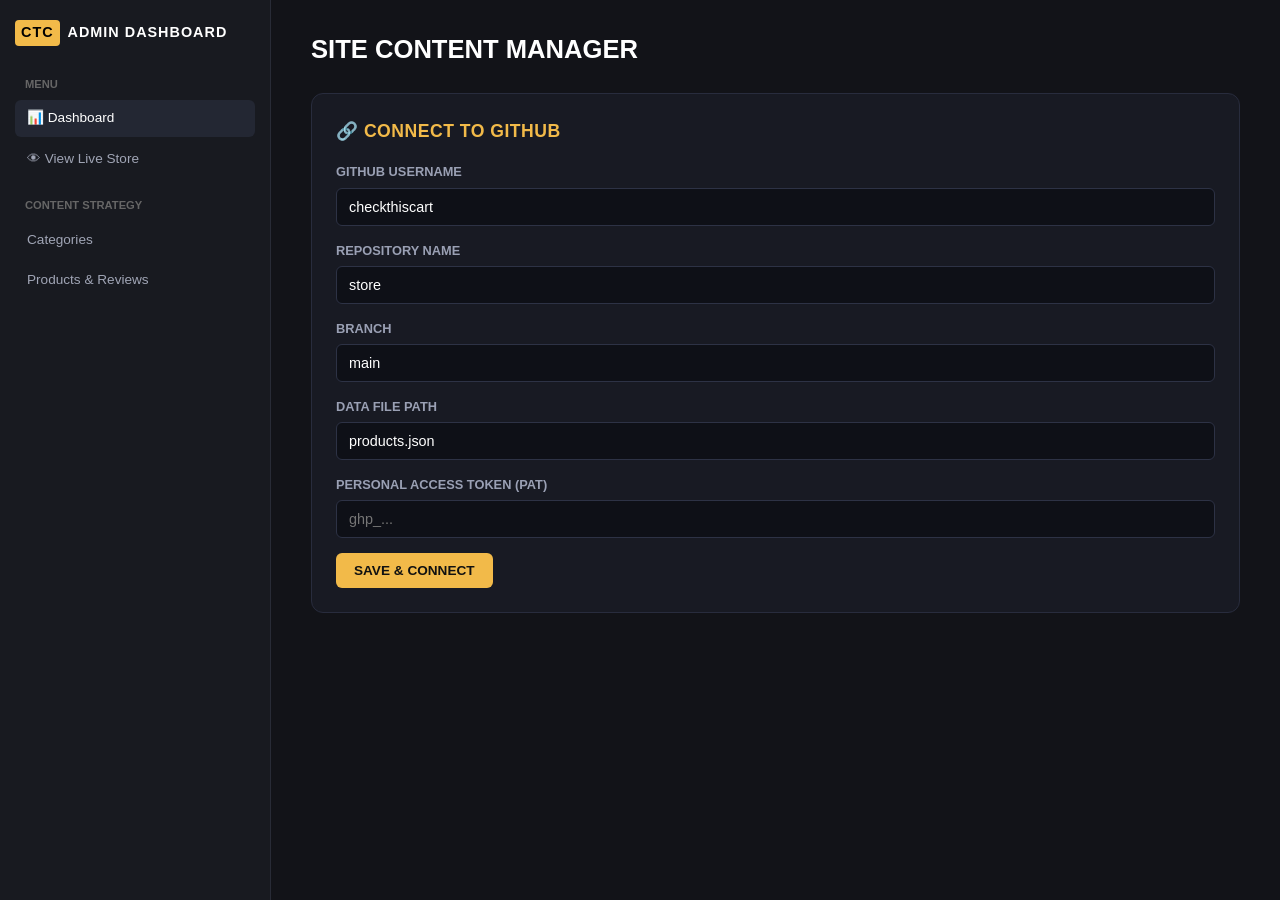
==== admin.html @ 880c1bd7 "Update admin.html" ====
<!DOCTYPE html>
<html lang="en">
<head>
  <meta charset="UTF-8">
  <meta name="viewport" content="width=device-width, initial-scale=1.0">
  <title>Admin Dashboard | checkthiscart</title>
  <link rel="stylesheet" href="./site.css">
  <style>
    body { background: #121318; color: #e1e3ea; font-family: -apple-system, BlinkMacSystemFont, "Segoe UI", Roboto, sans-serif; margin: 0; }
    .admin-layout { display: flex; min-height: 100vh; }
    .sidebar { width: 240px; background: #181a20; border-right: 1px solid #282b36; padding: 20px 15px; }
    .sidebar-logo { font-weight: 800; letter-spacing: 1px; color: #fff; font-size: 0.9rem; display: flex; align-items: center; gap: 8px; margin-bottom: 30px; }
    .nav-group-title { font-size: 0.7rem; color: #666; font-weight: 700; text-transform: uppercase; margin: 20px 0 8px 10px; }
    .nav-item { display: block; padding: 8px 12px; color: #a0a5b5; text-decoration: none; font-size: 0.85rem; border-radius: 6px; margin-bottom: 4px; transition: 0.2s; }
    .nav-item:hover, .nav-item.active { background: #232733; color: #fff; }
    
    .admin-main { flex: 1; padding: 30px 40px; max-width: 1000px; }
    .admin-header { display: flex; justify-content: space-between; align-items: center; margin-bottom: 25px; }
    .admin-header h1 { font-size: 1.6rem; font-weight: 800; color: #fff; margin: 0; }

    .panel-card { background: #181a23; border: 1px solid #282c3d; border-radius: 12px; padding: 24px; margin-bottom: 25px; }
    .panel-card h3 { margin-top: 0; color: #f2ba49; font-size: 1.1rem; text-transform: uppercase; letter-spacing: 0.5px; display: flex; align-items: center; gap: 8px; }
    
    .form-group { margin-bottom: 15px; }
    .form-group label { display: block; font-size: 0.8rem; font-weight: 700; color: #9aa0b4; text-transform: uppercase; margin-bottom: 6px; }
    .form-control { width: 100%; padding: 10px 12px; background: #0e1017; border: 1px solid #2d3245; border-radius: 6px; color: #fff; font-size: 0.9rem; box-sizing: border-box; }
    .form-control:focus { outline: none; border-color: #f2ba49; }
    
    .btn-action { padding: 10px 18px; background: #f2ba49; color: #111; font-weight: 800; border: none; border-radius: 6px; cursor: pointer; transition: 0.2s; text-transform: uppercase; font-size: 0.85rem; }
    .btn-action:hover { background: #e0aa38; }
    .btn-secondary { background: #3a3f55; color: #fff; }
    .btn-secondary:hover { background: #4a506b; }
    .btn-danger { background: #dc3545; color: #fff; }
    .btn-danger:hover { background: #bd2130; }

    .notice-banner { padding: 12px 18px; border-radius: 8px; font-weight: bold; font-size: 0.85rem; margin-bottom: 20px; display: none; }
    
    .list-item { display: flex; justify-content: space-between; align-items: center; background: #0e1017; padding: 12px 16px; border-radius: 8px; border: 1px solid #282c3d; margin-bottom: 10px; }
    .list-item strong { color: #fff; font-size: 0.95rem; }
    .list-item span { color: #888; font-size: 0.8rem; margin-left: 10px; }

    .drag-grid { display: grid; grid-template-columns: repeat(auto-fill, minmax(110px, 1fr)); gap: 12px; margin-top: 15px; }
    .drag-item { background: #0e1017; border: 1px solid #2d3245; border-radius: 8px; padding: 8px; text-align: center; cursor: grab; }
    .drag-item.dragging { opacity: 0.4; border-color: #f2ba49; }
    .drag-item img, .drag-item video { width: 100%; height: 70px; object-fit: cover; border-radius: 4px; pointer-events: none; }
  </style>
</head>
<body>

<div class="admin-layout">
  <!-- Sidebar -->
  <aside class="sidebar">
    <div class="sidebar-logo">
      <span style="background:#f2ba49; color:#000; padding:2px 6px; border-radius:4px; font-weight:900;">CTC</span>
      ADMIN DASHBOARD
    </div>
    
    <div class="nav-group-title">Menu</div>
    <a href="#" class="nav-item active">&#128202; Dashboard</a>
    <a href="./index.html" target="_blank" class="nav-item">&#128065; View Live Store</a>
    
    <div class="nav-group-title">Content Strategy</div>
    <a href="#categories-section" class="nav-item">Categories</a>
    <a href="#products-section" class="nav-item">Products &amp; Reviews</a>
  </aside>

  <!-- Main Content -->
  <main class="admin-main">
    
    <div class="admin-header">
      <h1>SITE CONTENT MANAGER</h1>
      <button id="disconnect-btn" class="btn-action btn-danger" style="display:none;">Disconnect GitHub</button>
    </div>

    <div id="notice-box" class="notice-banner"></div>

    <!-- GitHub Connection Panel -->
    <div id="setup-card" class="panel-card">
      <h3>&#128279; Connect to GitHub</h3>
      <form id="admin-config-form">
        <div class="form-group">
          <label>GitHub Username</label>
          <input type="text" id="cfg-user" class="form-control" value="checkthiscart">
        </div>
        <div class="form-group">
          <label>Repository Name</label>
          <input type="text" id="cfg-repo" class="form-control" value="store">
        </div>
        <div class="form-group">
          <label>Branch</label>
          <input type="text" id="cfg-branch" class="form-control" value="main">
        </div>
        <div class="form-group">
          <label>Data File Path</label>
          <input type="text" id="cfg-path" class="form-control" value="products.json">
        </div>
        <div class="form-group">
          <label>Personal Access Token (PAT)</label>
          <input type="password" id="cfg-token" class="form-control" placeholder="ghp_..." required>
        </div>
        <button type="submit" class="btn-action">Save &amp; Connect</button>
      </form>
    </div>

    <!-- Active Management Dashboard -->
    <div id="admin-dashboard" style="display: none;">

      <!-- 1. Category Manager Panel -->
      <div id="categories-section" class="panel-card">
        <h3 id="cat-form-heading">&#128194; CATEGORY MANAGER (ADD / EDIT / DELETE)</h3>
        
        <form id="category-form" style="margin-bottom: 25px;">
          <div style="display: grid; grid-template-columns: 1fr 1fr; gap: 15px;">
            <div class="form-group">
              <label>Category Title</label>
              <input type="text" id="cat-title" class="form-control" placeholder="e.g. Pet Care &amp; Supplies" required>
            </div>
            <div class="form-group">
              <label>Category Slug / ID</label>
              <input type="text" id="cat-id" class="form-control" placeholder="e.g. pet-care" required>
            </div>
          </div>

          <div class="form-group">
            <label>Description / Caption</label>
            <input type="text" id="cat-caption" class="form-control" placeholder="e.g. Tested products to make your pets happy.">
          </div>

          <div style="display: grid; grid-template-columns: 1fr 1fr; gap: 15px;">
            <div class="form-group">
              <label>Cover Image URL</label>
              <input type="url" id="cat-image" class="form-control" placeholder="https://images.unsplash.com/...">
            </div>
            <div class="form-group">
              <label>Rating</label>
              <input type="text" id="cat-rating" class="form-control" placeholder="4.9">
            </div>
          </div>

          <div style="display: flex; gap: 10px;">
            <button type="submit" id="cat-submit-btn" class="btn-action" style="background:#28a745; color:#fff;">+ Add Category</button>
            <button type="button" id="cat-cancel-btn" class="btn-action btn-secondary" style="display: none;">Cancel</button>
          </div>
        </form>

        <h4 style="margin-top: 20px; color:#aaa; font-size: 0.85rem;">ACTIVE CATEGORIES</h4>
        <div id="category-list"></div>
      </div>

      <!-- 2. Product Entry Editor -->
      <div id="products-section" class="panel-card">
        <h3 id="form-heading">&#9313; PRODUCT ENTRY EDITOR</h3>
        <form id="add-product-form">
          <div class="form-group">
            <label>Product Title</label>
            <input type="text" id="prod-title" class="form-control" placeholder="e.g. Self-Sealing Silicone Food Bags" required>
          </div>
          
          <div class="form-group">
            <label>Testing Verdict / Subtitle</label>
            <input type="text" id="prod-verdict" class="form-control" placeholder="e.g. Tested: Leak-proof for 12 days. The set that replaced our plastics.">
          </div>

          <div style="display: grid; grid-template-columns: 1fr 1fr; gap: 15px;">
            <div class="form-group">
              <label>Pros</label>
              <input type="text" id="prod-pros" class="form-control" placeholder="e.g. Incredible seal, dishwasher safe.">
            </div>
            <div class="form-group">
              <label>Cons</label>
              <input type="text" id="prod-cons" class="form-control" placeholder="e.g. Pricey per bag / narrow opening.">
            </div>
          </div>

          <div style="display: grid; grid-template-columns: 1fr 1fr 1fr; gap: 15px;">
            <div class="form-group">
              <label>Price ($)</label>
              <input type="text" id="prod-price" class="form-control" placeholder="$21.99" required>
            </div>
            <div class="form-group">
              <label>Star Rating</label>
              <input type="text" id="prod-rating" class="form-control" placeholder="4.8">
            </div>
            <div class="form-group">
              <label>Category</label>
              <select id="prod-category" class="form-control">
                <!-- Dynamically populated from Categories -->
              </select>
            </div>
          </div>

          <div class="form-group">
            <label>Affiliate Link (Amazon URL)</label>
            <input type="url" id="prod-link" class="form-control" placeholder="https://www.amazon.com/dp/..." required>
          </div>

          <div class="form-group">
            <label>Product Media URL (Image or .mp4 Video)</label>
            <input type="url" id="prod-media" class="form-control" placeholder="https://..." required>
          </div>

          <div style="display: flex; gap: 10px;">
            <button type="submit" id="submit-btn" class="btn-action" style="background:#28a745; color:#fff;">+ Add Product Entry</button>
            <button type="button" id="cancel-edit-btn" class="btn-action btn-secondary" style="display: none;">Cancel Edit</button>
          </div>
        </form>
      </div>

      <!-- 3. Current Inventory & Publish -->
      <div class="panel-card">
        <div style="display: flex; justify-content: space-between; align-items: center; margin-bottom: 15px;">
          <h3 style="margin: 0;">&#9314; CURRENT PRODUCTS (<span id="prod-count">0</span>)</h3>
          <button id="publish-btn" class="btn-action" style="background: #007bff; color: white;">Save &amp; Publish to GitHub</button>
        </div>
        
        <div id="product-list"></div>

        <h4 style="margin-top: 25px; color:#aaa; font-size: 0.85rem;">REORDER ITEMS (DRAG AND DROP TO POSITION)</h4>
        <div id="drag-grid" class="drag-grid"></div>
      </div>

      <!-- Overview Stats -->
      <div class="panel-card" style="display:flex; justify-content:space-around; text-align:center;">
        <div>
          <div style="font-size: 1.8rem; font-weight: 800; color: #f2ba49;" id="stat-total-posts">0</div>
          <div style="font-size:0.75rem; color:#888;">Total Product Entries</div>
        </div>
        <div>
          <div style="font-size: 1.8rem; font-weight: 800; color: #f2ba49;" id="stat-total-cats">0</div>
          <div style="font-size:0.75rem; color:#888;">Active Categories</div>
        </div>
      </div>

    </div>

  </main>
</div>

<script>
  let products = [];
  let categories = JSON.parse(localStorage.getItem('ctc_categories')) || [
    { id: "kitchen-pantry", title: "Kitchen & Pantry", caption: "The only pantry organizers we recommend.", image: "", rating: "4.9" },
    { id: "smart-audio-tech", title: "Smart Audio & Tech", caption: "Gadgets and audio tech with major upgrades.", image: "", rating: "4.8" },
    { id: "home-organization", title: "Home Organization", caption: "Smart storage solutions for your home.", image: "", rating: "4.7" },
    { id: "gourmet-gifts", title: "Gourmet & Gifts", caption: "Thoughtful quality gifts for everyone.", image: "", rating: "4.9" }
  ];

  let fileSha = '';
  let editingProductIndex = null;
  let editingCategoryIndex = null;
  let draggedIndex = null;

  const form = document.getElementById('admin-config-form');
  const setupCard = document.getElementById('setup-card');
  const dashboard = document.getElementById('admin-dashboard');
  const disconnectBtn = document.getElementById('disconnect-btn');
  const noticeBox = document.getElementById('notice-box');

  const addProductForm = document.getElementById('add-product-form');
  const cancelEditBtn = document.getElementById('cancel-edit-btn');
  const submitBtn = document.getElementById('submit-btn');

  const categoryForm = document.getElementById('category-form');
  const catSubmitBtn = document.getElementById('cat-submit-btn');
  const catCancelBtn = document.getElementById('cat-cancel-btn');

  function showNotice(msg, isErr = false) {
    noticeBox.style.display = 'block';
    noticeBox.textContent = msg;
    noticeBox.style.background = isErr ? '#5c1d1d' : '#1d5c2e';
    noticeBox.style.color = '#fff';
  }

  function saveCategories() {
    localStorage.setItem('ctc_categories', JSON.stringify(categories));
    renderCategories();
    populateCategoryDropdown();
  }

  /* --- CATEGORY MANAGEMENT --- */
  function renderCategories() {
    const catList = document.getElementById('category-list');
    document.getElementById('stat-total-cats').textContent = categories.length;

    if (categories.length === 0) {
      catList.innerHTML = '<p style="color:#666;">No custom categories created.</p>';
      return;
    }

    catList.innerHTML = categories.map((c, i) => `
      <div class="list-item">
        <div>
          <strong>${c.title}</strong>
          <span>(ID: ${c.id}) &bull; Rating: ${c.rating || 'N/A'}</span>
        </div>
        <div>
          <button onclick="editCategory(${i})" class="btn-action btn-secondary" style="padding:4px 10px; font-size:0.75rem; margin-right:5px;">Edit</button>
          <button onclick="deleteCategory(${i})" class="btn-action btn-danger" style="padding:4px 10px; font-size:0.75rem;">Delete</button>
        </div>
      </div>
    `).join('');
  }

  function populateCategoryDropdown() {
    const dropdown = document.getElementById('prod-category');
    dropdown.innerHTML = categories.map(c => `
      <option value="${c.id}">${c.title}</option>
    `).join('');
  }

  window.editCategory = function(i) {
    editingCategoryIndex = i;
    const c = categories[i];
    document.getElementById('cat-title').value = c.title;
    document.getElementById('cat-id').value = c.id;
    document.getElementById('cat-caption').value = c.caption || '';
    document.getElementById('cat-image').value = c.image || '';
    document.getElementById('cat-rating').value = c.rating || '4.8';

    document.getElementById('cat-form-heading').textContent = `✏️ EDIT CATEGORY #${i + 1}`;
    catSubmitBtn.textContent = 'Update Category';
    catSubmitBtn.style.background = '#f2ba49';
    catSubmitBtn.style.color = '#000';
    catCancelBtn.style.display = 'inline-block';
  };

  function resetCategoryForm() {
    editingCategoryIndex = null;
    categoryForm.reset();
    document.getElementById('cat-form-heading').textContent = '📂 CATEGORY MANAGER (ADD / EDIT / DELETE)';
    catSubmitBtn.textContent = '+ Add Category';
    catSubmitBtn.style.background = '#28a745';
    catSubmitBtn.style.color = '#fff';
    catCancelBtn.style.display = 'none';
  }

  catCancelBtn.addEventListener('click', resetCategoryForm);

  categoryForm.addEventListener('submit', (e) => {
    e.preventDefault();
    const catData = {
      id: document.getElementById('cat-id').value.trim().toLowerCase().replace(/\s+/g, '-'),
      title: document.getElementById('cat-title').value.trim(),
      caption: document.getElementById('cat-caption').value.trim(),
      image: document.getElementById('cat-image').value.trim(),
      rating: document.getElementById('cat-rating').value.trim() || '4.8'
    };

    if (editingCategoryIndex !== null) {
      categories[editingCategoryIndex] = catData;
      showNotice('Category updated successfully!');
    } else {
      categories.push(catData);
      showNotice('New category added!');
    }

    resetCategoryForm();
    saveCategories();
  });

  window.deleteCategory = function(i) {
    categories.splice(i, 1);
    if (editingCategoryIndex === i) resetCategoryForm();
    saveCategories();
    showNotice('Category deleted.');
  };

  /* --- PRODUCT MANAGEMENT --- */
  function checkConnection() {
    const token = localStorage.getItem('gh_pat');
    if (token) {
      setupCard.style.display = 'none';
      dashboard.style.display = 'block';
      disconnectBtn.style.display = 'inline-block';
      renderCategories();
      populateCategoryDropdown();
      fetchProducts();
    } else {
      setupCard.style.display = 'block';
      dashboard.style.display = 'none';
      disconnectBtn.style.display = 'none';
    }
  }

  async function fetchProducts() {
    const user = localStorage.getItem('gh_user');
    const repo = localStorage.getItem('gh_repo');
    const path = localStorage.getItem('gh_path');
    const token = localStorage.getItem('gh_pat');

    try {
      const res = await fetch(`https://api.github.com/repos/${user}/${repo}/contents/${path}`, {
        headers: { Authorization: `token ${token}` }
      });
      if (!res.ok) throw new Error(`HTTP ${res.status}`);
      const data = await res.json();
      fileSha = data.sha;
      const decoded = decodeURIComponent(escape(atob(data.content)));
      products = JSON.parse(decoded || '[]');
      renderProducts();
      showNotice('Connected & loaded catalog successfully.');
    } catch (err) {
      showNotice('Error fetching catalog: ' + err.message, true);
      products = [];
      renderProducts();
    }
  }

  function renderProducts() {
    const list = document.getElementById('product-list');
    const dragGrid = document.getElementById('drag-grid');
    document.getElementById('prod-count').textContent = products.length;
    document.getElementById('stat-total-posts').textContent = products.length;

    if (products.length === 0) {
      list.innerHTML = '<p style="color:#666;">No items in product list.</p>';
      dragGrid.innerHTML = '';
      return;
    }

    list.innerHTML = products.map((p, i) => `
      <div class="list-item">
        <div>
          <strong>${p.title}</strong>
          <span>(${p.category || 'General'}) &bull; ${p.price || ''}</span>
        </div>
        <div>
          <button onclick="editProduct(${i})" class="btn-action btn-secondary" style="padding:4px 10px; font-size:0.75rem; margin-right:5px;">Edit</button>
          <button onclick="deleteProduct(${i})" class="btn-action btn-danger" style="padding:4px 10px; font-size:0.75rem;">Delete</button>
        </div>
      </div>
    `).join('');

    dragGrid.innerHTML = products.map((p, i) => {
      const isVideo = p.isVideo || (p.image && p.image.endsWith('.mp4'));
      return `
        <div class="drag-item" draggable="true" data-index="${i}">
          ${isVideo ? `<video src="${p.image}"></video>` : `<img src="${p.image}">`}
          <div style="font-size:0.65rem; color:#aaa; margin-top:4px; overflow:hidden; text-overflow:ellipsis; white-space:nowrap;">${i + 1}. ${p.title}</div>
        </div>
      `;
    }).join('');

    attachDragAndDropListeners();
  }

  function attachDragAndDropListeners() {
    const items = document.querySelectorAll('.drag-item');
    items.forEach(item => {
      item.addEventListener('dragstart', () => {
        draggedIndex = parseInt(item.getAttribute('data-index'));
        item.classList.add('dragging');
      });
      item.addEventListener('dragend', () => item.classList.remove('dragging'));
      item.addEventListener('dragover', (e) => e.preventDefault());
      item.addEventListener('drop', (e) => {
        e.preventDefault();
        const targetIndex = parseInt(item.getAttribute('data-index'));
        if (draggedIndex !== null && draggedIndex !== targetIndex) {
          const movedItem = products.splice(draggedIndex, 1)[0];
          products.splice(targetIndex, 0, movedItem);
          renderProducts();
          showNotice('Order updated! Click "Save & Publish" to push layout.');
        }
      });
    });
  }

  window.editProduct = function(i) {
    editingProductIndex = i;
    const p = products[i];
    document.getElementById('prod-title').value = p.title || '';
    document.getElementById('prod-verdict').value = p.verdict || '';
    document.getElementById('prod-pros').value = p.pros || '';
    document.getElementById('prod-cons').value = p.cons || '';
    document.getElementById('prod-price').value = p.price || '';
    document.getElementById('prod-rating').value = p.rating || '';
    document.getElementById('prod-category').value = p.category || categories[0]?.id || 'kitchen-pantry';
    document.getElementById('prod-link').value = p.link || '';
    document.getElementById('prod-media').value = p.image || '';

    document.getElementById('form-heading').textContent = `✏️ EDIT PRODUCT ENTRY #${i + 1}`;
    submitBtn.textContent = 'Update Product Entry';
    submitBtn.style.background = '#f2ba49';
    submitBtn.style.color = '#000';
    cancelEditBtn.style.display = 'inline-block';
    
    document.getElementById('products-section').scrollIntoView({ behavior: 'smooth' });
  };

  function resetProductForm() {
    editingProductIndex = null;
    addProductForm.reset();
    document.getElementById('form-heading').textContent = '➕ ADD NEW PRODUCT ENTRY';
    submitBtn.textContent = '+ Add Product Entry';
    submitBtn.style.background = '#28a745';
    submitBtn.style.color = '#fff';
    cancelEditBtn.style.display = 'none';
  }

  cancelEditBtn.addEventListener('click', resetProductForm);

  addProductForm.addEventListener('submit', (e) => {
    e.preventDefault();
    const media = document.getElementById('prod-media').value;
    const entryData = {
      id: editingProductIndex !== null ? products[editingProductIndex].id : Date.now().toString(),
      title: document.getElementById('prod-title').value,
      verdict: document.getElementById('prod-verdict').value,
      pros: document.getElementById('prod-pros').value,
      cons: document.getElementById('prod-cons').value,
      price: document.getElementById('prod-price').value,
      rating: document.getElementById('prod-rating').value || '4.8',
      category: document.getElementById('prod-category').value,
      link: document.getElementById('prod-link').value,
      image: media,
      isVideo: media.endsWith('.mp4')
    };

    if (editingProductIndex !== null) {
      products[editingProductIndex] = entryData;
      showNotice('Product entry updated locally! Click "Save & Publish" to push changes.');
    } else {
      products.push(entryData);
      showNotice('Product entry added to queue! Click "Save & Publish" to push changes.');
    }

    resetProductForm();
    renderProducts();
  });

  window.deleteProduct = function(i) {
    products.splice(i, 1);
    if (editingProductIndex === i) resetProductForm();
    renderProducts();
    showNotice('Entry deleted from queue.');
  };

  document.getElementById('publish-btn').addEventListener('click', async () => {
    const user = localStorage.getItem('gh_user');
    const repo = localStorage.getItem('gh_repo');
    const path = localStorage.getItem('gh_path');
    const token = localStorage.getItem('gh_pat');

    showNotice('Publishing to GitHub...');
    try {
      const content = btoa(unescape(encodeURIComponent(JSON.stringify(products, null, 2))));
      const res = await fetch(`https://api.github.com/repos/${user}/${repo}/contents/${path}`, {
        method: 'PUT',
        headers: { Authorization: `token ${token}`, 'Content-Type': 'application/json' },
        body: JSON.stringify({
          message: 'Update products via Admin Dashboard',
          content: content,
          sha: fileSha || undefined
        })
      });
      const data = await res.json();
      if (!res.ok) throw new Error(data.message || 'Publishing failed');
      fileSha = data.content.sha;
      showNotice('Successfully published to GitHub! Live site will update shortly.');
    } catch (err) {
      showNotice('Publish error: ' + err.message, true);
    }
  });

  form.addEventListener('submit', (e) => {
    e.preventDefault();
    localStorage.setItem('gh_user', document.getElementById('cfg-user').value.trim());
    localStorage.setItem('gh_repo', document.getElementById('cfg-repo').value.trim());
    localStorage.setItem('gh_branch', document.getElementById('cfg-branch').value.trim());
    localStorage.setItem('gh_path', document.getElementById('cfg-path').value.trim());
    localStorage.setItem('gh_pat', document.getElementById('cfg-token').value.trim());
    checkConnection();
  });

  disconnectBtn.addEventListener('click', () => {
    localStorage.clear();
    checkConnection();
  });

  checkConnection();
</script>
</body>
</html>
---- site.css ----
/* CSS Design System for checkthiscart */
:root {
  --bg-main: #0c0d12;
  --bg-card: #151722;
  --bg-card-hover: #1c1f2e;
  --text-main: #ffffff;
  --text-muted: #9aa0b4;
  --accent-gold: #f2ba49;
  --accent-gold-hover: #dca030;
  --border-color: #242838;
}

body {
  background-color: var(--bg-main);
  color: var(--text-main);
  font-family: -apple-system, BlinkMacSystemFont, "Segoe UI", Roboto, Helvetica, Arial, sans-serif;
  margin: 0;
  padding: 0;
  line-height: 1.5;
}

/* Navbar */
.navbar {
  display: flex;
  justify-content: space-between;
  align-items: center;
  padding: 16px 40px;
  background-color: #08090d;
  border-bottom: 1px solid var(--border-color);
}

.logo-container {
  display: flex;
  align-items: center;
  gap: 12px;
}

.logo-badge {
  background: var(--accent-gold);
  color: #000;
  font-weight: 900;
  font-size: 0.8rem;
  padding: 4px 8px;
  border-radius: 4px;
}

.logo-text {
  display: flex;
  flex-direction: column;
}

.brand-title {
  font-weight: 900;
  letter-spacing: 1.5px;
  font-size: 1rem;
}

.brand-subtitle {
  font-size: 0.65rem;
  color: var(--text-muted);
  letter-spacing: 1px;
}

.btn-pinterest {
  background: #222533;
  color: #fff;
  text-decoration: none;
  font-size: 0.8rem;
  padding: 8px 16px;
  border-radius: 20px;
  border: 1px solid var(--border-color);
  transition: 0.2s;
}

.btn-pinterest:hover {
  background: var(--accent-gold);
  color: #000;
}

/* Hero Section */
.hero-section {
  display: grid;
  grid-template-columns: 1fr 1fr;
  gap: 40px;
  max-width: 1200px;
  margin: 0 auto;
  padding: 60px 20px;
  align-items: center;
}

.hero-title {
  font-size: 3rem;
  font-weight: 900;
  line-height: 1.1;
  margin-bottom: 16px;
}

.hero-subtitle {
  font-size: 1.1rem;
  color: var(--text-muted);
  margin-bottom: 28px;
}

.hero-buttons {
  display: flex;
  gap: 16px;
}

.btn-hero-primary {
  background: var(--accent-gold);
  color: #000;
  font-weight: 800;
  padding: 12px 24px;
  border-radius: 6px;
  text-decoration: none;
  font-size: 0.85rem;
}

.btn-hero-secondary {
  background: transparent;
  color: #fff;
  border: 1px solid #ffffff33;
  font-weight: 800;
  padding: 12px 24px;
  border-radius: 6px;
  text-decoration: none;
  font-size: 0.85rem;
}

.hero-media img {
  width: 100%;
  height: 340px;
  object-fit: cover;
  border-radius: 12px;
}

/* Trust Bar */
.trust-bar {
  display: flex;
  justify-content: center;
  gap: 40px;
  background: #11131c;
  padding: 16px;
  border-top: 1px solid var(--border-color);
  border-bottom: 1px solid var(--border-color);
  font-size: 0.85rem;
  color: var(--text-muted);
}

.trust-item span {
  color: var(--accent-gold);
  font-weight: bold;
}

/* Section Containers */
.main-content {
  max-width: 1200px;
  margin: 0 auto;
  padding: 40px 20px;
}

.section-container {
  margin-bottom: 60px;
}

.section-header {
  display: flex;
  justify-content: space-between;
  align-items: flex-end;
  margin-bottom: 30px;
}

.section-tag {
  font-size: 0.7rem;
  color: var(--text-muted);
  letter-spacing: 1.5px;
}

.section-title {
  font-size: 1.8rem;
  font-weight: 900;
  margin: 4px 0 0 0;
}

.section-desc {
  color: var(--text-muted);
  font-size: 0.9rem;
  max-width: 400px;
}

/* Search & Filter Controls */
.filter-container {
  display: flex;
  flex-wrap: wrap;
  justify-content: space-between;
  align-items: center;
  gap: 16px;
  margin-bottom: 24px;
  background: var(--bg-card);
  padding: 16px;
  border-radius: 10px;
  border: 1px solid var(--border-color);
}

.search-input {
  background: #0e1017;
  border: 1px solid var(--border-color);
  color: #fff;
  padding: 10px 14px;
  border-radius: 6px;
  font-size: 0.85rem;
  min-width: 260px;
  flex-grow: 1;
}

.search-input:focus {
  outline: none;
  border-color: var(--accent-gold);
}

.category-chips {
  display: flex;
  flex-wrap: wrap;
  gap: 8px;
}

.filter-chip {
  background: #0e1017;
  color: var(--text-muted);
  border: 1px solid var(--border-color);
  padding: 6px 12px;
  border-radius: 20px;
  font-size: 0.75rem;
  cursor: pointer;
  transition: all 0.2s;
}

.filter-chip:hover, .filter-chip.active {
  background: var(--accent-gold);
  color: #000;
  font-weight: bold;
  border-color: var(--accent-gold);
}

/* Collections Grid */
.collections-grid {
  display: grid;
  grid-template-columns: repeat(3, 1fr);
  gap: 20px;
}

.collection-card {
  background: var(--bg-card);
  border: 1px solid var(--border-color);
  border-radius: 12px;
  overflow: hidden;
  display: flex;
  flex-direction: column;
  cursor: pointer;
  transition: border-color 0.2s, transform 0.2s;
}

.collection-card:hover {
  border-color: var(--accent-gold);
  transform: translateY(-2px);
}

.collection-card.featured {
  grid-row: span 2;
}

.coll-img-wrap {
  position: relative;
  height: 180px;
}

.collection-card.featured .coll-img-wrap {
  height: 320px;
}

.coll-img-wrap img {
  width: 100%;
  height: 100%;
  object-fit: cover;
}

.coll-rating {
  position: absolute;
  top: 12px;
  left: 12px;
  background: rgba(0,0,0,0.75);
  color: var(--accent-gold);
  padding: 4px 8px;
  border-radius: 4px;
  font-size: 0.75rem;
  font-weight: bold;
}

.coll-body {
  padding: 16px;
}

.coll-body h3 {
  margin: 0 0 8px 0;
  font-size: 1.1rem;
}

.coll-body p {
  margin: 0;
  font-size: 0.85rem;
  color: var(--text-muted);
}

/* Trending Grid */
.trending-grid {
  display: grid;
  grid-template-columns: repeat(3, 1fr);
  gap: 24px;
}

.product-card {
  background: var(--bg-card);
  border: 1px solid var(--border-color);
  border-radius: 12px;
  overflow: hidden;
  display: flex;
  flex-direction: column;
  transition: transform 0.2s, border-color 0.2s;
}

.product-card:hover {
  transform: translateY(-4px);
  border-color: var(--accent-gold);
}

.card-img-container {
  height: 240px;
  background: #fff;
  display: flex;
  align-items: center;
  justify-content: center;
  overflow: hidden;
}

.card-media {
  width: 100%;
  height: 100%;
  object-fit: contain;
}

.card-content {
  padding: 20px;
  display: flex;
  flex-direction: column;
  flex-grow: 1;
}

.card-title {
  font-size: 1.1rem;
  font-weight: 800;
  margin: 0 0 8px 0;
}

.card-verdict {
  font-size: 0.85rem;
  color: var(--text-muted);
  margin-bottom: 12px;
  line-height: 1.4;
}

.card-star {
  color: var(--accent-gold);
  font-weight: bold;
}

.card-specs {
  background: #0f1017;
  padding: 10px 12px;
  border-radius: 6px;
  font-size: 0.78rem;
  margin-bottom: 16px;
  color: #bcc1d4;
}

.card-specs p {
  margin: 2px 0;
}

.card-footer {
  display: flex;
  justify-content: space-between;
  align-items: center;
  margin-top: auto;
  gap: 10px;
}

.btn-check-price {
  background: #1f2333;
  color: #fff;
  text-decoration: none;
  font-size: 0.75rem;
  font-weight: 800;
  padding: 8px 12px;
  border-radius: 6px;
  display: flex;
  flex-direction: column;
  flex-grow: 1;
}

.price-tag {
  color: var(--accent-gold);
  font-size: 0.9rem;
}

.btn-full-review {
  color: var(--text-muted);
  text-decoration: none;
  font-size: 0.75rem;
  font-weight: 700;
}

.btn-full-review:hover {
  color: #fff;
}

/* Footer & Disclaimers */
.affiliate-banner {
  background: #111219;
  text-align: center;
  padding: 16px;
  font-size: 0.8rem;
  color: var(--text-muted);
  border-top: 1px solid var(--border-color);
}

.footer {
  background: #07080b;
  padding: 40px 20px;
  max-width: 1200px;
  margin: 0 auto;
}

.footer-top {
  display: flex;
  justify-content: space-between;
  align-items: center;
  border-bottom: 1px solid var(--border-color);
  padding-bottom: 20px;
  margin-bottom: 20px;
}

.footer-links a {
  color: var(--text-muted);
  text-decoration: none;
  font-size: 0.85rem;
  margin-left: 20px;
}

.footer-disclaimer {
  font-size: 0.75rem;
  color: #666;
  line-height: 1.6;
}

.empty-state {
  grid-column: 1 / -1;
  text-align: center;
  color: var(--text-muted);
  padding: 40px;
}

/* Responsive */
@media (max-width: 900px) {
  .hero-section { grid-template-columns: 1fr; }
  .collections-grid, .trending-grid { grid-template-columns: 1fr; }
  .collection-card.featured { grid-row: auto; }
}
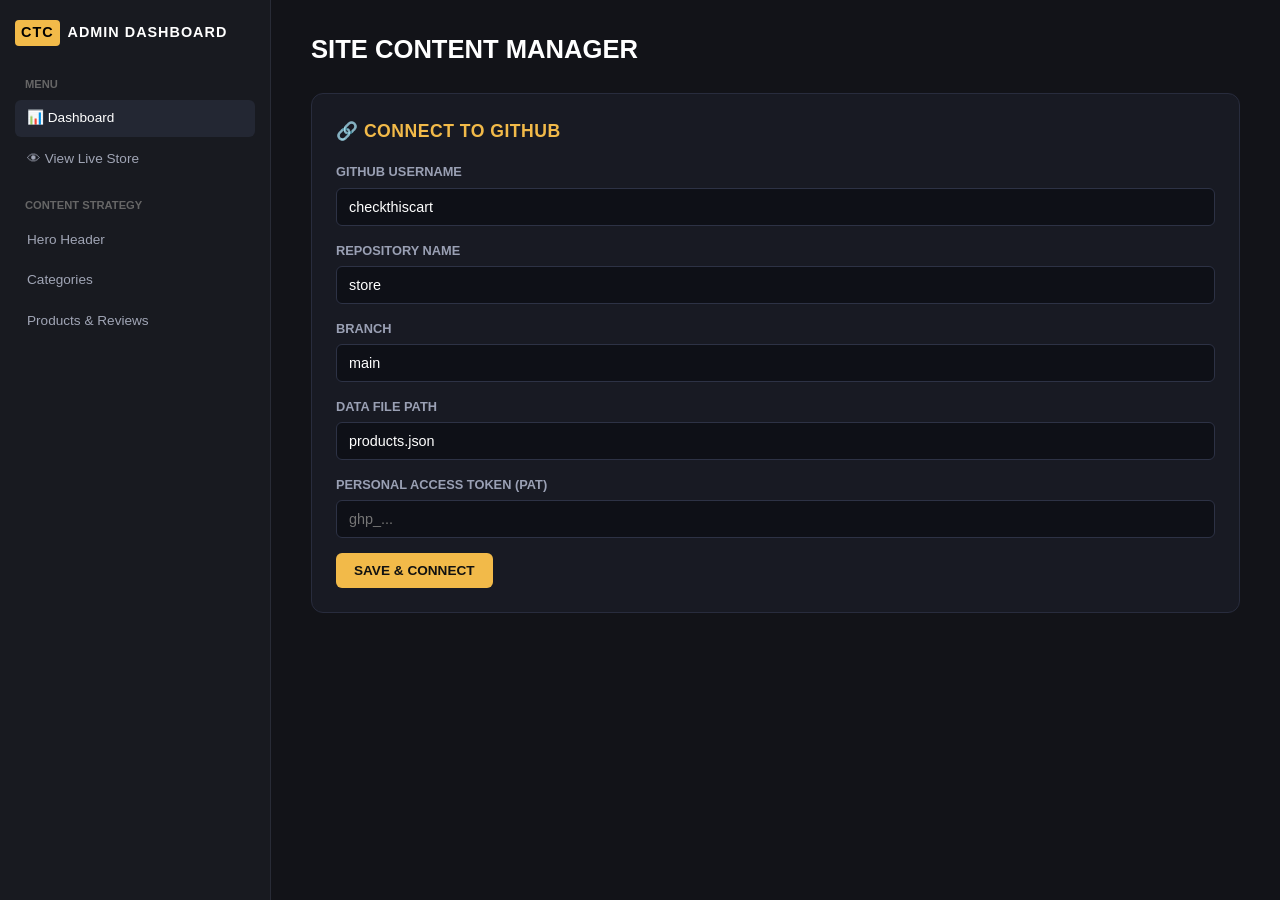
==== commit 11bda2e3: "Implement lightbox for image previews and style updates Added lightbox functionality for image previ" ====
--- a/admin.html
+++ b/admin.html
@@ -37,15 +37,28 @@
     
     .list-item { display: flex; justify-content: space-between; align-items: center; background: #0e1017; padding: 12px 16px; border-radius: 8px; border: 1px solid #282c3d; margin-bottom: 10px; }
     .list-item strong { color: #fff; font-size: 0.95rem; }
-    .list-item span { color: #888; font-size: 0.8rem; margin-left: 10px; }
+    .list-item span { color: #888; font-size: 0.8rem; }
+    .cat-item-content { display: flex; align-items: center; gap: 12px; }
+    .cat-thumb-preview { width: 45px; height: 45px; border-radius: 6px; object-fit: cover; background: #1a1d26; border: 1px solid #333; display: flex; align-items: center; justify-content: center; font-size: 0.7rem; color: #555; cursor: pointer; }
 
     .drag-grid { display: grid; grid-template-columns: repeat(auto-fill, minmax(110px, 1fr)); gap: 12px; margin-top: 15px; }
     .drag-item { background: #0e1017; border: 1px solid #2d3245; border-radius: 8px; padding: 8px; text-align: center; cursor: grab; }
     .drag-item.dragging { opacity: 0.4; border-color: #f2ba49; }
-    .drag-item img, .drag-item video { width: 100%; height: 70px; object-fit: cover; border-radius: 4px; pointer-events: none; }
+    .drag-item img, .drag-item video { width: 100%; height: 70px; object-fit: cover; border-radius: 4px; cursor: pointer; }
+
+    /* Lightbox Modal */
+    .lightbox-modal { display: none; position: fixed; z-index: 9999; left: 0; top: 0; width: 100%; height: 100%; background: rgba(0,0,0,0.85); backdrop-filter: blur(5px); justify-content: center; align-items: center; flex-direction: column; }
+    .lightbox-modal img { max-width: 85%; max-height: 80vh; border-radius: 8px; border: 2px solid #282c3d; box-shadow: 0 10px 30px rgba(0,0,0,0.8); }
+    .lightbox-close { position: absolute; top: 20px; right: 30px; color: #fff; font-size: 2rem; font-weight: bold; cursor: pointer; }
   </style>
 </head>
 <body>
+
+<!-- Lightbox Container -->
+<div id="lightbox" class="lightbox-modal" onclick="closeLightbox()">
+  <span class="lightbox-close">&times;</span>
+  <img id="lightbox-img" src="" alt="Enlarged view">
+</div>
 
 <div class="admin-layout">
   <!-- Sidebar -->
@@ -60,6 +73,7 @@
     <a href="./index.html" target="_blank" class="nav-item">&#128065; View Live Store</a>
     
     <div class="nav-group-title">Content Strategy</div>
+    <a href="#hero-section" class="nav-item">Hero Header</a>
     <a href="#categories-section" class="nav-item">Categories</a>
     <a href="#products-section" class="nav-item">Products &amp; Reviews</a>
   </aside>
@@ -105,9 +119,48 @@
     <!-- Active Management Dashboard -->
     <div id="admin-dashboard" style="display: none;">
 
+      <!-- HERO SECTION MANAGER -->
+      <div id="hero-section" class="panel-card">
+        <h3>&#127912; HERO BANNER &amp; HEADLINES</h3>
+        <form id="hero-form">
+          <div class="form-group">
+            <div style="display:flex; justify-content:space-between; align-items:center;">
+              <label>Hero Headline</label>
+              <button type="button" onclick="clearHeroField('hero-headline')" class="btn-action btn-danger" style="padding:2px 6px; font-size:0.65rem; margin-bottom:4px;">Delete Headline</button>
+            </div>
+            <input type="text" id="hero-headline" class="form-control" placeholder="e.g. CURATED ESSENTIALS, TESTED FOR QUALITY.">
+          </div>
+
+          <div class="form-group">
+            <div style="display:flex; justify-content:space-between; align-items:center;">
+              <label>Hero Subtitle / Description</label>
+              <button type="button" onclick="clearHeroField('hero-subtitle')" class="btn-action btn-danger" style="padding:2px 6px; font-size:0.65rem; margin-bottom:4px;">Delete Subtitle</button>
+            </div>
+            <input type="text" id="hero-subtitle" class="form-control" placeholder="e.g. Honest reviews and direct links to products that deliver real value.">
+          </div>
+
+          <div class="form-group">
+            <div style="display:flex; justify-content:space-between; align-items:center;">
+              <label>Hero Banner Image (URL or File Upload)</label>
+              <button type="button" onclick="clearHeroField('hero-image')" class="btn-action btn-danger" style="padding:2px 6px; font-size:0.65rem; margin-bottom:4px;">Delete Hero Image</button>
+            </div>
+            <input type="url" id="hero-image" class="form-control" placeholder="https://images.unsplash.com/..." style="margin-bottom:8px;">
+            <input type="file" id="hero-image-file" class="form-control" accept="image/*">
+          </div>
+
+          <!-- Hero Image Preview -->
+          <div id="hero-preview-container" style="display:none; margin-bottom:15px;">
+            <label style="font-size:0.75rem; color:#888;">PREVIEW (CLICK TO ENLARGE):</label><br>
+            <img id="hero-preview-img" src="" style="max-height: 100px; border-radius: 6px; border:1px solid #333; margin-top:5px; cursor:pointer;" onclick="openLightbox(this.src)">
+          </div>
+
+          <button type="submit" class="btn-action" style="background:#f2ba49; color:#000;">Save Hero Section</button>
+        </form>
+      </div>
+
       <!-- 1. Category Manager Panel -->
       <div id="categories-section" class="panel-card">
-        <h3 id="cat-form-heading">&#128194; CATEGORY MANAGER (ADD / EDIT / DELETE)</h3>
+        <h3 id="cat-form-heading">&#128194; CATEGORY MANAGER</h3>
         
         <form id="category-form" style="margin-bottom: 25px;">
           <div style="display: grid; grid-template-columns: 1fr 1fr; gap: 15px;">
@@ -122,14 +175,21 @@
           </div>
 
           <div class="form-group">
-            <label>Description / Caption</label>
+            <div style="display:flex; justify-content:space-between; align-items:center;">
+              <label>Category Description</label>
+              <button type="button" onclick="clearCatField('cat-caption')" class="btn-action btn-danger" style="padding:2px 6px; font-size:0.65rem; margin-bottom:4px;">Delete Description</button>
+            </div>
             <input type="text" id="cat-caption" class="form-control" placeholder="e.g. Tested products to make your pets happy.">
           </div>
 
-          <div style="display: grid; grid-template-columns: 1fr 1fr; gap: 15px;">
-            <div class="form-group">
-              <label>Cover Image URL</label>
-              <input type="url" id="cat-image" class="form-control" placeholder="https://images.unsplash.com/...">
+          <div style="display: grid; grid-template-columns: 2fr 1fr; gap: 15px;">
+            <div class="form-group">
+              <div style="display:flex; justify-content:space-between; align-items:center;">
+                <label>Image Thumbnail (URL or File Upload)</label>
+                <button type="button" onclick="clearCatField('cat-image')" class="btn-action btn-danger" style="padding:2px 6px; font-size:0.65rem; margin-bottom:4px;">Delete Thumbnail</button>
+              </div>
+              <input type="url" id="cat-image" class="form-control" placeholder="https://..." style="margin-bottom:6px;">
+              <input type="file" id="cat-image-file" class="form-control" accept="image/*">
             </div>
             <div class="form-group">
               <label>Rating</label>
@@ -139,7 +199,7 @@
 
           <div style="display: flex; gap: 10px;">
             <button type="submit" id="cat-submit-btn" class="btn-action" style="background:#28a745; color:#fff;">+ Add Category</button>
-            <button type="button" id="cat-cancel-btn" class="btn-action btn-secondary" style="display: none;">Cancel</button>
+            <button type="button" id="cat-cancel-btn" class="btn-action btn-secondary" style="display: none;">Cancel Edit</button>
           </div>
         </form>
 
@@ -195,8 +255,9 @@
           </div>
 
           <div class="form-group">
-            <label>Product Media URL (Image or .mp4 Video)</label>
-            <input type="url" id="prod-media" class="form-control" placeholder="https://..." required>
+            <label>Product Media / Thumbnail (Image URL, Video URL, or Local File Upload)</label>
+            <input type="url" id="prod-media" class="form-control" placeholder="https://..." style="margin-bottom:8px;">
+            <input type="file" id="prod-media-file" class="form-control" accept="image/*,video/mp4">
           </div>
 
           <div style="display: flex; gap: 10px;">
@@ -245,6 +306,12 @@
     { id: "gourmet-gifts", title: "Gourmet & Gifts", caption: "Thoughtful quality gifts for everyone.", image: "", rating: "4.9" }
   ];
 
+  let heroData = JSON.parse(localStorage.getItem('ctc_hero')) || {
+    headline: "CURATED ESSENTIALS, TESTED FOR QUALITY",
+    subtitle: "Honest testing notes and verified recommendations.",
+    image: ""
+  };
+
   let fileSha = '';
   let editingProductIndex = null;
   let editingCategoryIndex = null;
@@ -264,6 +331,17 @@
   const catSubmitBtn = document.getElementById('cat-submit-btn');
   const catCancelBtn = document.getElementById('cat-cancel-btn');
 
+  /* --- LIGHTBOX ENLARGE --- */
+  function openLightbox(src) {
+    if (!src) return;
+    document.getElementById('lightbox-img').src = src;
+    document.getElementById('lightbox').style.display = 'flex';
+  }
+
+  function closeLightbox() {
+    document.getElementById('lightbox').style.display = 'none';
+  }
+
   function showNotice(msg, isErr = false) {
     noticeBox.style.display = 'block';
     noticeBox.textContent = msg;
@@ -271,13 +349,82 @@
     noticeBox.style.color = '#fff';
   }
 
+  /* File to Data URL helper */
+  function fileToDataURL(file) {
+    return new Promise((resolve, reject) => {
+      const reader = new FileReader();
+      reader.onload = () => resolve(reader.result);
+      reader.onerror = reject;
+      reader.readAsDataURL(file);
+    });
+  }
+
+  /* --- HERO SECTION --- */
+  function renderHeroForm() {
+    document.getElementById('hero-headline').value = heroData.headline || '';
+    document.getElementById('hero-subtitle').value = heroData.subtitle || '';
+    document.getElementById('hero-image').value = heroData.image || '';
+    
+    if (heroData.image) {
+      document.getElementById('hero-preview-container').style.display = 'block';
+      document.getElementById('hero-preview-img').src = heroData.image;
+    } else {
+      document.getElementById('hero-preview-container').style.display = 'none';
+    }
+  }
+
+  window.clearHeroField = function(fieldId) {
+    if (fieldId === 'hero-image') {
+      document.getElementById('hero-image').value = '';
+      document.getElementById('hero-image-file').value = '';
+      document.getElementById('hero-preview-container').style.display = 'none';
+    } else {
+      document.getElementById(fieldId).value = '';
+    }
+    showNotice('Hero field cleared.');
+  };
+
+  document.getElementById('hero-image-file').addEventListener('change', async (e) => {
+    if (e.target.files && e.target.files[0]) {
+      const dataUrl = await fileToDataURL(e.target.files[0]);
+      document.getElementById('hero-image').value = dataUrl;
+      document.getElementById('hero-preview-container').style.display = 'block';
+      document.getElementById('hero-preview-img').src = dataUrl;
+    }
+  });
+
+  document.getElementById('hero-form').addEventListener('submit', (e) => {
+    e.preventDefault();
+    heroData = {
+      headline: document.getElementById('hero-headline').value.trim(),
+      subtitle: document.getElementById('hero-subtitle').value.trim(),
+      image: document.getElementById('hero-image').value.trim()
+    };
+    localStorage.setItem('ctc_hero', JSON.stringify(heroData));
+    renderHeroForm();
+    showNotice('Hero section settings saved!');
+  });
+
+  /* --- CATEGORY MANAGEMENT --- */
   function saveCategories() {
     localStorage.setItem('ctc_categories', JSON.stringify(categories));
     renderCategories();
     populateCategoryDropdown();
   }
 
-  /* --- CATEGORY MANAGEMENT --- */
+  window.clearCatField = function(fieldId) {
+    document.getElementById(fieldId).value = '';
+    if (fieldId === 'cat-image') document.getElementById('cat-image-file').value = '';
+    showNotice('Category field cleared.');
+  };
+
+  document.getElementById('cat-image-file').addEventListener('change', async (e) => {
+    if (e.target.files && e.target.files[0]) {
+      const dataUrl = await fileToDataURL(e.target.files[0]);
+      document.getElementById('cat-image').value = dataUrl;
+    }
+  });
+
   function renderCategories() {
     const catList = document.getElementById('category-list');
     document.getElementById('stat-total-cats').textContent = categories.length;
@@ -289,9 +436,15 @@
 
     catList.innerHTML = categories.map((c, i) => `
       <div class="list-item">
-        <div>
-          <strong>${c.title}</strong>
-          <span>(ID: ${c.id}) &bull; Rating: ${c.rating || 'N/A'}</span>
+        <div class="cat-item-content">
+          ${c.image ? `<img src="${c.image}" class="cat-thumb-preview" alt="Thumb" onclick="openLightbox('${c.image}')">` : `<div class="cat-thumb-preview">No Img</div>`}
+          <div>
+            <strong>${c.title}</strong>
+            <span style="display:block; font-size:0.75rem; color:#aaa; margin-top:2px;">
+              ${c.caption ? c.caption : '<em style="color:#666;">(No description)</em>'}
+            </span>
+            <span>ID: <code>${c.id}</code> &bull; Rating: ${c.rating || 'N/A'}</span>
+          </div>
         </div>
         <div>
           <button onclick="editCategory(${i})" class="btn-action btn-secondary" style="padding:4px 10px; font-size:0.75rem; margin-right:5px;">Edit</button>
@@ -322,12 +475,14 @@
     catSubmitBtn.style.background = '#f2ba49';
     catSubmitBtn.style.color = '#000';
     catCancelBtn.style.display = 'inline-block';
+
+    document.getElementById('categories-section').scrollIntoView({ behavior: 'smooth' });
   };
 
   function resetCategoryForm() {
     editingCategoryIndex = null;
     categoryForm.reset();
-    document.getElementById('cat-form-heading').textContent = '📂 CATEGORY MANAGER (ADD / EDIT / DELETE)';
+    document.getElementById('cat-form-heading').textContent = '📂 CATEGORY MANAGER';
     catSubmitBtn.textContent = '+ Add Category';
     catSubmitBtn.style.background = '#28a745';
     catSubmitBtn.style.color = '#fff';
@@ -366,12 +521,20 @@
   };
 
   /* --- PRODUCT MANAGEMENT --- */
+  document.getElementById('prod-media-file').addEventListener('change', async (e) => {
+    if (e.target.files && e.target.files[0]) {
+      const dataUrl = await fileToDataURL(e.target.files[0]);
+      document.getElementById('prod-media').value = dataUrl;
+    }
+  });
+
   function checkConnection() {
     const token = localStorage.getItem('gh_pat');
     if (token) {
       setupCard.style.display = 'none';
       dashboard.style.display = 'block';
       disconnectBtn.style.display = 'inline-block';
+      renderHeroForm();
       renderCategories();
       populateCategoryDropdown();
       fetchProducts();
@@ -420,9 +583,12 @@
 
     list.innerHTML = products.map((p, i) => `
       <div class="list-item">
-        <div>
-          <strong>${p.title}</strong>
-          <span>(${p.category || 'General'}) &bull; ${p.price || ''}</span>
+        <div style="display:flex; align-items:center; gap:12px;">
+          ${p.image ? `<img src="${p.image}" class="cat-thumb-preview" alt="Product" onclick="openLightbox('${p.image}')">` : '<div class="cat-thumb-preview">No Img</div>'}
+          <div>
+            <strong>${p.title}</strong>
+            <span>(${p.category || 'General'}) &bull; ${p.price || ''}</span>
+          </div>
         </div>
         <div>
           <button onclick="editProduct(${i})" class="btn-action btn-secondary" style="padding:4px 10px; font-size:0.75rem; margin-right:5px;">Edit</button>
@@ -435,7 +601,7 @@
       const isVideo = p.isVideo || (p.image && p.image.endsWith('.mp4'));
       return `
         <div class="drag-item" draggable="true" data-index="${i}">
-          ${isVideo ? `<video src="${p.image}"></video>` : `<img src="${p.image}">`}
+          ${isVideo ? `<video src="${p.image}"></video>` : `<img src="${p.image}" onclick="openLightbox('${p.image}')">`}
           <div style="font-size:0.65rem; color:#aaa; margin-top:4px; overflow:hidden; text-overflow:ellipsis; white-space:nowrap;">${i + 1}. ${p.title}</div>
         </div>
       `;
@@ -514,7 +680,7 @@
       category: document.getElementById('prod-category').value,
       link: document.getElementById('prod-link').value,
       image: media,
-      isVideo: media.endsWith('.mp4')
+      isVideo: media.endsWith('.mp4') || media.startsWith('data:video')
     };
 
     if (editingProductIndex !== null) {
@@ -544,12 +710,17 @@
 
     showNotice('Publishing to GitHub...');
     try {
-      const content = btoa(unescape(encodeURIComponent(JSON.stringify(products, null, 2))));
+      const payload = {
+        hero: heroData,
+        categories: categories,
+        products: products
+      };
+      const content = btoa(unescape(encodeURIComponent(JSON.stringify(payload, null, 2))));
       const res = await fetch(`https://api.github.com/repos/${user}/${repo}/contents/${path}`, {
         method: 'PUT',
         headers: { Authorization: `token ${token}`, 'Content-Type': 'application/json' },
         body: JSON.stringify({
-          message: 'Update products via Admin Dashboard',
+          message: 'Update store catalog and hero via Admin Dashboard',
           content: content,
           sha: fileSha || undefined
         })
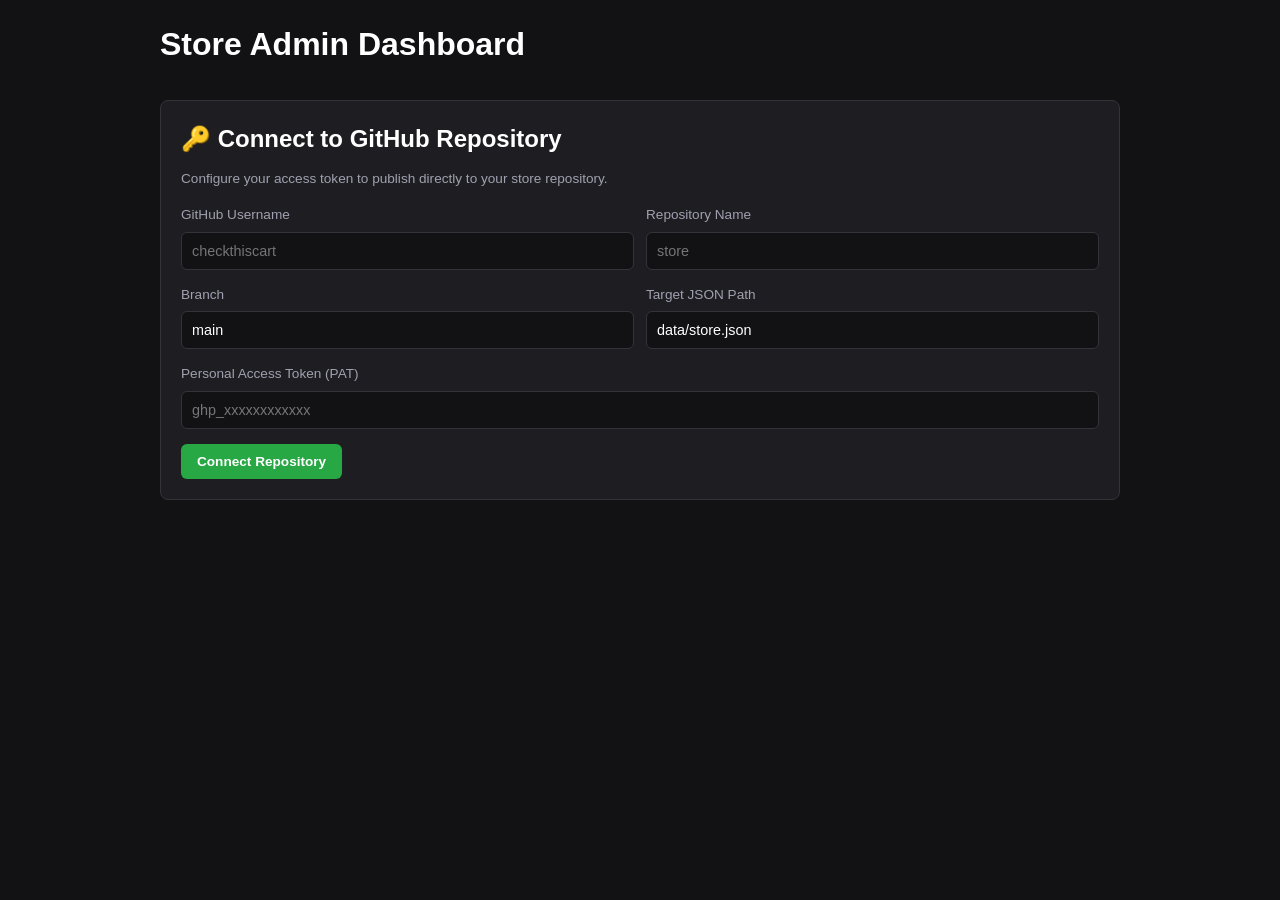
==== commit c75f175e: "Update admin.html" ====
--- a/admin.html
+++ b/admin.html
@@ -3,753 +3,884 @@
 <head>
   <meta charset="UTF-8">
   <meta name="viewport" content="width=device-width, initial-scale=1.0">
-  <title>Admin Dashboard | checkthiscart</title>
-  <link rel="stylesheet" href="./site.css">
+  <title>Admin Dashboard</title>
   <style>
-    body { background: #121318; color: #e1e3ea; font-family: -apple-system, BlinkMacSystemFont, "Segoe UI", Roboto, sans-serif; margin: 0; }
-    .admin-layout { display: flex; min-height: 100vh; }
-    .sidebar { width: 240px; background: #181a20; border-right: 1px solid #282b36; padding: 20px 15px; }
-    .sidebar-logo { font-weight: 800; letter-spacing: 1px; color: #fff; font-size: 0.9rem; display: flex; align-items: center; gap: 8px; margin-bottom: 30px; }
-    .nav-group-title { font-size: 0.7rem; color: #666; font-weight: 700; text-transform: uppercase; margin: 20px 0 8px 10px; }
-    .nav-item { display: block; padding: 8px 12px; color: #a0a5b5; text-decoration: none; font-size: 0.85rem; border-radius: 6px; margin-bottom: 4px; transition: 0.2s; }
-    .nav-item:hover, .nav-item.active { background: #232733; color: #fff; }
+    :root {
+      --bg: #121214;
+      --card-bg: #1e1e22;
+      --accent: #28a745;
+      --accent-hover: #218838;
+      --border: #33333a;
+      --text: #e1e1e6;
+      --muted: #a0a0b0;
+      --danger: #dc3545;
+      --warning: #f2ba49;
+    }
+
+    * { box-sizing: border-box; margin: 0; padding: 0; font-family: -apple-system, BlinkMacSystemFont, "Segoe UI", Roboto, sans-serif; }
+    body { background: var(--bg); color: var(--text); padding: 20px; max-width: 1000px; margin: 0 auto; line-height: 1.5; }
+
+    /* Top Notice Banner */
+    #notice-box {
+      display: none;
+      padding: 12px 16px;
+      margin-bottom: 20px;
+      border-radius: 6px;
+      font-weight: 500;
+      font-size: 0.9rem;
+    }
+
+    /* Layout Cards */
+    .card {
+      background: var(--card-bg);
+      border: 1px solid var(--border);
+      border-radius: 8px;
+      padding: 20px;
+      margin-bottom: 24px;
+    }
+
+    .header-bar { display: flex; justify-content: space-between; align-items: center; margin-bottom: 20px; }
+    h1, h2, h3 { color: #fff; margin-bottom: 12px; }
     
-    .admin-main { flex: 1; padding: 30px 40px; max-width: 1000px; }
-    .admin-header { display: flex; justify-content: space-between; align-items: center; margin-bottom: 25px; }
-    .admin-header h1 { font-size: 1.6rem; font-weight: 800; color: #fff; margin: 0; }
-
-    .panel-card { background: #181a23; border: 1px solid #282c3d; border-radius: 12px; padding: 24px; margin-bottom: 25px; }
-    .panel-card h3 { margin-top: 0; color: #f2ba49; font-size: 1.1rem; text-transform: uppercase; letter-spacing: 0.5px; display: flex; align-items: center; gap: 8px; }
+    /* Forms & Inputs */
+    .form-group { margin-bottom: 15px; }
+    label { display: block; font-size: 0.85rem; color: var(--muted); margin-bottom: 6px; }
+    input, textarea, select {
+      width: 100%;
+      padding: 10px;
+      background: #121214;
+      border: 1px solid var(--border);
+      border-radius: 6px;
+      color: #fff;
+      font-size: 0.9rem;
+    }
+    input:focus, textarea:focus, select:focus { border-color: var(--accent); outline: none; }
     
-    .form-group { margin-bottom: 15px; }
-    .form-group label { display: block; font-size: 0.8rem; font-weight: 700; color: #9aa0b4; text-transform: uppercase; margin-bottom: 6px; }
-    .form-control { width: 100%; padding: 10px 12px; background: #0e1017; border: 1px solid #2d3245; border-radius: 6px; color: #fff; font-size: 0.9rem; box-sizing: border-box; }
-    .form-control:focus { outline: none; border-color: #f2ba49; }
-    
-    .btn-action { padding: 10px 18px; background: #f2ba49; color: #111; font-weight: 800; border: none; border-radius: 6px; cursor: pointer; transition: 0.2s; text-transform: uppercase; font-size: 0.85rem; }
-    .btn-action:hover { background: #e0aa38; }
-    .btn-secondary { background: #3a3f55; color: #fff; }
-    .btn-secondary:hover { background: #4a506b; }
-    .btn-danger { background: #dc3545; color: #fff; }
-    .btn-danger:hover { background: #bd2130; }
-
-    .notice-banner { padding: 12px 18px; border-radius: 8px; font-weight: bold; font-size: 0.85rem; margin-bottom: 20px; display: none; }
-    
-    .list-item { display: flex; justify-content: space-between; align-items: center; background: #0e1017; padding: 12px 16px; border-radius: 8px; border: 1px solid #282c3d; margin-bottom: 10px; }
-    .list-item strong { color: #fff; font-size: 0.95rem; }
-    .list-item span { color: #888; font-size: 0.8rem; }
-    .cat-item-content { display: flex; align-items: center; gap: 12px; }
-    .cat-thumb-preview { width: 45px; height: 45px; border-radius: 6px; object-fit: cover; background: #1a1d26; border: 1px solid #333; display: flex; align-items: center; justify-content: center; font-size: 0.7rem; color: #555; cursor: pointer; }
-
-    .drag-grid { display: grid; grid-template-columns: repeat(auto-fill, minmax(110px, 1fr)); gap: 12px; margin-top: 15px; }
-    .drag-item { background: #0e1017; border: 1px solid #2d3245; border-radius: 8px; padding: 8px; text-align: center; cursor: grab; }
-    .drag-item.dragging { opacity: 0.4; border-color: #f2ba49; }
-    .drag-item img, .drag-item video { width: 100%; height: 70px; object-fit: cover; border-radius: 4px; cursor: pointer; }
+    .row { display: flex; gap: 12px; }
+    .col { flex: 1; }
+
+    /* Buttons */
+    .btn-action {
+      padding: 10px 16px;
+      border: none;
+      border-radius: 6px;
+      cursor: pointer;
+      font-weight: 600;
+      font-size: 0.85rem;
+      transition: opacity 0.2s;
+    }
+    .btn-action:hover { opacity: 0.9; }
+    .btn-primary { background: var(--accent); color: #fff; }
+    .btn-secondary { background: #3b3b44; color: #fff; }
+    .btn-warning { background: var(--warning); color: #000; }
+    .btn-danger { background: var(--danger); color: #fff; }
+
+    /* Lists & Items */
+    .list-item {
+      display: flex;
+      justify-content: space-between;
+      align-items: center;
+      background: #16161a;
+      padding: 12px;
+      border-radius: 6px;
+      border: 1px solid var(--border);
+      margin-bottom: 8px;
+    }
+    .cat-thumb-preview {
+      width: 48px;
+      height: 48px;
+      object-fit: cover;
+      border-radius: 4px;
+      background: #2a2a30;
+      display: flex;
+      align-items: center;
+      justify-content: center;
+      font-size: 0.65rem;
+      color: var(--muted);
+      cursor: pointer;
+    }
+
+    /* Drag and Drop Grid */
+    .drag-grid { display: grid; grid-template-columns: repeat(auto-fill, minmax(110px, 1fr)); gap: 10px; margin-top: 12px; }
+    .drag-item {
+      background: #16161a;
+      border: 1px solid var(--border);
+      border-radius: 6px;
+      padding: 6px;
+      cursor: grab;
+      text-align: center;
+    }
+    .drag-item img, .drag-item video { width: 100%; height: 80px; object-fit: cover; border-radius: 4px; }
+    .drag-item.dragging { opacity: 0.4; }
 
     /* Lightbox Modal */
-    .lightbox-modal { display: none; position: fixed; z-index: 9999; left: 0; top: 0; width: 100%; height: 100%; background: rgba(0,0,0,0.85); backdrop-filter: blur(5px); justify-content: center; align-items: center; flex-direction: column; }
-    .lightbox-modal img { max-width: 85%; max-height: 80vh; border-radius: 8px; border: 2px solid #282c3d; box-shadow: 0 10px 30px rgba(0,0,0,0.8); }
-    .lightbox-close { position: absolute; top: 20px; right: 30px; color: #fff; font-size: 2rem; font-weight: bold; cursor: pointer; }
+    .lightbox {
+      display: none;
+      position: fixed;
+      top: 0; left: 0; width: 100%; height: 100%;
+      background: rgba(0,0,0,0.85);
+      align-items: center;
+      justify-content: center;
+      z-index: 1000;
+    }
+    .lightbox img { max-width: 90%; max-height: 90%; border-radius: 8px; }
+
+    /* Stats Bar */
+    .stats-bar { display: flex; gap: 20px; margin-bottom: 20px; }
+    .stat-card { background: #16161a; padding: 12px 20px; border-radius: 6px; border: 1px solid var(--border); flex: 1; }
+    .stat-card span { font-size: 1.4rem; font-weight: bold; color: var(--accent); }
   </style>
 </head>
 <body>
 
-<!-- Lightbox Container -->
-<div id="lightbox" class="lightbox-modal" onclick="closeLightbox()">
-  <span class="lightbox-close">&times;</span>
-  <img id="lightbox-img" src="" alt="Enlarged view">
-</div>
-
-<div class="admin-layout">
-  <!-- Sidebar -->
-  <aside class="sidebar">
-    <div class="sidebar-logo">
-      <span style="background:#f2ba49; color:#000; padding:2px 6px; border-radius:4px; font-weight:900;">CTC</span>
-      ADMIN DASHBOARD
+  <!-- NOTIFICATION BANNER -->
+  <div id="notice-box"></div>
+
+  <!-- HEADER -->
+  <div class="header-bar">
+    <h1>Store Admin Dashboard</h1>
+    <button id="disconnect-btn" class="btn-action btn-danger" style="display:none;">Disconnect GitHub</button>
+  </div>
+
+  <!-- SETUP / LOGIN CARD -->
+  <div id="setup-card" class="card">
+    <h2>🔑 Connect to GitHub Repository</h2>
+    <p style="color: var(--muted); font-size: 0.85rem; margin-bottom: 16px;">Configure your access token to publish directly to your store repository.</p>
+    <form id="admin-config-form">
+      <div class="row">
+        <div class="col form-group">
+          <label>GitHub Username</label>
+          <input type="text" id="cfg-user" placeholder="checkthiscart" required>
+        </div>
+        <div class="col form-group">
+          <label>Repository Name</label>
+          <input type="text" id="cfg-repo" placeholder="store" required>
+        </div>
+      </div>
+      <div class="row">
+        <div class="col form-group">
+          <label>Branch</label>
+          <input type="text" id="cfg-branch" placeholder="main" value="main" required>
+        </div>
+        <div class="col form-group">
+          <label>Target JSON Path</label>
+          <input type="text" id="cfg-path" placeholder="data/store.json" value="data/store.json" required>
+        </div>
+      </div>
+      <div class="form-group">
+        <label>Personal Access Token (PAT)</label>
+        <input type="password" id="cfg-token" placeholder="ghp_xxxxxxxxxxxx" required>
+      </div>
+      <button type="submit" class="btn-action btn-primary">Connect Repository</button>
+    </form>
+  </div>
+
+  <!-- DASHBOARD WRAPPER -->
+  <div id="admin-dashboard" style="display:none;">
+
+    <!-- STATS BAR -->
+    <div class="stats-bar">
+      <div class="stat-card">
+        <div>Total Categories</div>
+        <span id="stat-total-cats">0</span>
+      </div>
+      <div class="stat-card">
+        <div>Total Products</div>
+        <span id="stat-total-posts">0</span>
+      </div>
     </div>
-    
-    <div class="nav-group-title">Menu</div>
-    <a href="#" class="nav-item active">&#128202; Dashboard</a>
-    <a href="./index.html" target="_blank" class="nav-item">&#128065; View Live Store</a>
-    
-    <div class="nav-group-title">Content Strategy</div>
-    <a href="#hero-section" class="nav-item">Hero Header</a>
-    <a href="#categories-section" class="nav-item">Categories</a>
-    <a href="#products-section" class="nav-item">Products &amp; Reviews</a>
-  </aside>
-
-  <!-- Main Content -->
-  <main class="admin-main">
-    
-    <div class="admin-header">
-      <h1>SITE CONTENT MANAGER</h1>
-      <button id="disconnect-btn" class="btn-action btn-danger" style="display:none;">Disconnect GitHub</button>
-    </div>
-
-    <div id="notice-box" class="notice-banner"></div>
-
-    <!-- GitHub Connection Panel -->
-    <div id="setup-card" class="panel-card">
-      <h3>&#128279; Connect to GitHub</h3>
-      <form id="admin-config-form">
+
+    <!-- HERO SECTION MANAGER -->
+    <div class="card">
+      <h2>🎯 Hero Section Manager</h2>
+      <form id="hero-form">
         <div class="form-group">
-          <label>GitHub Username</label>
-          <input type="text" id="cfg-user" class="form-control" value="checkthiscart">
+          <label>Headline</label>
+          <input type="text" id="hero-headline">
         </div>
         <div class="form-group">
-          <label>Repository Name</label>
-          <input type="text" id="cfg-repo" class="form-control" value="store">
+          <label>Subtitle</label>
+          <input type="text" id="hero-subtitle">
         </div>
         <div class="form-group">
-          <label>Branch</label>
-          <input type="text" id="cfg-branch" class="form-control" value="main">
-        </div>
-        <div class="form-group">
-          <label>Data File Path</label>
-          <input type="text" id="cfg-path" class="form-control" value="products.json">
-        </div>
-        <div class="form-group">
-          <label>Personal Access Token (PAT)</label>
-          <input type="password" id="cfg-token" class="form-control" placeholder="ghp_..." required>
-        </div>
-        <button type="submit" class="btn-action">Save &amp; Connect</button>
+          <label>Hero Image URL or Upload File</label>
+          <div class="row">
+            <input type="text" id="hero-image" class="col" placeholder="https://...">
+            <button type="button" class="btn-action btn-secondary" onclick="clearHeroField('hero-image')">Clear</button>
+          </div>
+          <input type="file" id="hero-image-file" style="margin-top:8px;">
+        </div>
+        <div id="hero-preview-container" style="display:none; margin-bottom:12px;">
+          <img id="hero-preview-img" style="max-height: 100px; border-radius: 4px;">
+        </div>
+        <button type="submit" class="btn-action btn-primary">Save Hero Section</button>
       </form>
     </div>
 
-    <!-- Active Management Dashboard -->
-    <div id="admin-dashboard" style="display: none;">
-
-      <!-- HERO SECTION MANAGER -->
-      <div id="hero-section" class="panel-card">
-        <h3>&#127912; HERO BANNER &amp; HEADLINES</h3>
-        <form id="hero-form">
-          <div class="form-group">
-            <div style="display:flex; justify-content:space-between; align-items:center;">
-              <label>Hero Headline</label>
-              <button type="button" onclick="clearHeroField('hero-headline')" class="btn-action btn-danger" style="padding:2px 6px; font-size:0.65rem; margin-bottom:4px;">Delete Headline</button>
+    <!-- CATEGORY MANAGER -->
+    <div class="card" id="categories-section">
+      <h2 id="cat-form-heading">📂 CATEGORY MANAGER</h2>
+      <form id="category-form" style="margin-bottom: 20px;">
+        <div class="row">
+          <div class="col form-group">
+            <label>Category Title</label>
+            <input type="text" id="cat-title" required>
+          </div>
+          <div class="col form-group">
+            <label>Category ID (Slug)</label>
+            <input type="text" id="cat-id" required>
+          </div>
+        </div>
+        <div class="form-group">
+          <label>Caption / Short Description</label>
+          <input type="text" id="cat-caption">
+        </div>
+        <div class="row">
+          <div class="col form-group">
+            <label>Image URL</label>
+
+            <div class="row">
+              <input type="text" id="cat-image" class="col">
+              <button type="button" class="btn-action btn-secondary" onclick="clearCatField('cat-image')">Clear</button>
             </div>
-            <input type="text" id="hero-headline" class="form-control" placeholder="e.g. CURATED ESSENTIALS, TESTED FOR QUALITY.">
-          </div>
-
-          <div class="form-group">
-            <div style="display:flex; justify-content:space-between; align-items:center;">
-              <label>Hero Subtitle / Description</label>
-              <button type="button" onclick="clearHeroField('hero-subtitle')" class="btn-action btn-danger" style="padding:2px 6px; font-size:0.65rem; margin-bottom:4px;">Delete Subtitle</button>
-            </div>
-            <input type="text" id="hero-subtitle" class="form-control" placeholder="e.g. Honest reviews and direct links to products that deliver real value.">
-          </div>
-
-          <div class="form-group">
-            <div style="display:flex; justify-content:space-between; align-items:center;">
-              <label>Hero Banner Image (URL or File Upload)</label>
-              <button type="button" onclick="clearHeroField('hero-image')" class="btn-action btn-danger" style="padding:2px 6px; font-size:0.65rem; margin-bottom:4px;">Delete Hero Image</button>
-            </div>
-            <input type="url" id="hero-image" class="form-control" placeholder="https://images.unsplash.com/..." style="margin-bottom:8px;">
-            <input type="file" id="hero-image-file" class="form-control" accept="image/*">
-          </div>
-
-          <!-- Hero Image Preview -->
-          <div id="hero-preview-container" style="display:none; margin-bottom:15px;">
-            <label style="font-size:0.75rem; color:#888;">PREVIEW (CLICK TO ENLARGE):</label><br>
-            <img id="hero-preview-img" src="" style="max-height: 100px; border-radius: 6px; border:1px solid #333; margin-top:5px; cursor:pointer;" onclick="openLightbox(this.src)">
-          </div>
-
-          <button type="submit" class="btn-action" style="background:#f2ba49; color:#000;">Save Hero Section</button>
-        </form>
-      </div>
-
-      <!-- 1. Category Manager Panel -->
-      <div id="categories-section" class="panel-card">
-        <h3 id="cat-form-heading">&#128194; CATEGORY MANAGER</h3>
-        
-        <form id="category-form" style="margin-bottom: 25px;">
-          <div style="display: grid; grid-template-columns: 1fr 1fr; gap: 15px;">
-            <div class="form-group">
-              <label>Category Title</label>
-              <input type="text" id="cat-title" class="form-control" placeholder="e.g. Pet Care &amp; Supplies" required>
-            </div>
-            <div class="form-group">
-              <label>Category Slug / ID</label>
-              <input type="text" id="cat-id" class="form-control" placeholder="e.g. pet-care" required>
-            </div>
-          </div>
-
-          <div class="form-group">
-            <div style="display:flex; justify-content:space-between; align-items:center;">
-              <label>Category Description</label>
-              <button type="button" onclick="clearCatField('cat-caption')" class="btn-action btn-danger" style="padding:2px 6px; font-size:0.65rem; margin-bottom:4px;">Delete Description</button>
-            </div>
-            <input type="text" id="cat-caption" class="form-control" placeholder="e.g. Tested products to make your pets happy.">
-          </div>
-
-          <div style="display: grid; grid-template-columns: 2fr 1fr; gap: 15px;">
-            <div class="form-group">
-              <div style="display:flex; justify-content:space-between; align-items:center;">
-                <label>Image Thumbnail (URL or File Upload)</label>
-                <button type="button" onclick="clearCatField('cat-image')" class="btn-action btn-danger" style="padding:2px 6px; font-size:0.65rem; margin-bottom:4px;">Delete Thumbnail</button>
-              </div>
-              <input type="url" id="cat-image" class="form-control" placeholder="https://..." style="margin-bottom:6px;">
-              <input type="file" id="cat-image-file" class="form-control" accept="image/*">
-            </div>
-            <div class="form-group">
-              <label>Rating</label>
-              <input type="text" id="cat-rating" class="form-control" placeholder="4.9">
-            </div>
-          </div>
-
-          <div style="display: flex; gap: 10px;">
-            <button type="submit" id="cat-submit-btn" class="btn-action" style="background:#28a745; color:#fff;">+ Add Category</button>
-            <button type="button" id="cat-cancel-btn" class="btn-action btn-secondary" style="display: none;">Cancel Edit</button>
-          </div>
-        </form>
-
-        <h4 style="margin-top: 20px; color:#aaa; font-size: 0.85rem;">ACTIVE CATEGORIES</h4>
-        <div id="category-list"></div>
-      </div>
-
-      <!-- 2. Product Entry Editor -->
-      <div id="products-section" class="panel-card">
-        <h3 id="form-heading">&#9313; PRODUCT ENTRY EDITOR</h3>
-        <form id="add-product-form">
-          <div class="form-group">
-            <label>Product Title</label>
-            <input type="text" id="prod-title" class="form-control" placeholder="e.g. Self-Sealing Silicone Food Bags" required>
-          </div>
-          
-          <div class="form-group">
-            <label>Testing Verdict / Subtitle</label>
-            <input type="text" id="prod-verdict" class="form-control" placeholder="e.g. Tested: Leak-proof for 12 days. The set that replaced our plastics.">
-          </div>
-
-          <div style="display: grid; grid-template-columns: 1fr 1fr; gap: 15px;">
-            <div class="form-group">
-              <label>Pros</label>
-              <input type="text" id="prod-pros" class="form-control" placeholder="e.g. Incredible seal, dishwasher safe.">
-            </div>
-            <div class="form-group">
-              <label>Cons</label>
-              <input type="text" id="prod-cons" class="form-control" placeholder="e.g. Pricey per bag / narrow opening.">
-            </div>
-          </div>
-
-          <div style="display: grid; grid-template-columns: 1fr 1fr 1fr; gap: 15px;">
-            <div class="form-group">
-              <label>Price ($)</label>
-              <input type="text" id="prod-price" class="form-control" placeholder="$21.99" required>
-            </div>
-            <div class="form-group">
-              <label>Star Rating</label>
-              <input type="text" id="prod-rating" class="form-control" placeholder="4.8">
-            </div>
-            <div class="form-group">
-              <label>Category</label>
-              <select id="prod-category" class="form-control">
-                <!-- Dynamically populated from Categories -->
-              </select>
-            </div>
-          </div>
-
-          <div class="form-group">
-            <label>Affiliate Link (Amazon URL)</label>
-            <input type="url" id="prod-link" class="form-control" placeholder="https://www.amazon.com/dp/..." required>
-          </div>
-
-          <div class="form-group">
-            <label>Product Media / Thumbnail (Image URL, Video URL, or Local File Upload)</label>
-            <input type="url" id="prod-media" class="form-control" placeholder="https://..." style="margin-bottom:8px;">
-            <input type="file" id="prod-media-file" class="form-control" accept="image/*,video/mp4">
-          </div>
-
-          <div style="display: flex; gap: 10px;">
-            <button type="submit" id="submit-btn" class="btn-action" style="background:#28a745; color:#fff;">+ Add Product Entry</button>
-            <button type="button" id="cancel-edit-btn" class="btn-action btn-secondary" style="display: none;">Cancel Edit</button>
-          </div>
-        </form>
-      </div>
-
-      <!-- 3. Current Inventory & Publish -->
-      <div class="panel-card">
-        <div style="display: flex; justify-content: space-between; align-items: center; margin-bottom: 15px;">
-          <h3 style="margin: 0;">&#9314; CURRENT PRODUCTS (<span id="prod-count">0</span>)</h3>
-          <button id="publish-btn" class="btn-action" style="background: #007bff; color: white;">Save &amp; Publish to GitHub</button>
-        </div>
-        
-        <div id="product-list"></div>
-
-        <h4 style="margin-top: 25px; color:#aaa; font-size: 0.85rem;">REORDER ITEMS (DRAG AND DROP TO POSITION)</h4>
-        <div id="drag-grid" class="drag-grid"></div>
-      </div>
-
-      <!-- Overview Stats -->
-      <div class="panel-card" style="display:flex; justify-content:space-around; text-align:center;">
-        <div>
-          <div style="font-size: 1.8rem; font-weight: 800; color: #f2ba49;" id="stat-total-posts">0</div>
-          <div style="font-size:0.75rem; color:#888;">Total Product Entries</div>
-        </div>
-        <div>
-          <div style="font-size: 1.8rem; font-weight: 800; color: #f2ba49;" id="stat-total-cats">0</div>
-          <div style="font-size:0.75rem; color:#888;">Active Categories</div>
-        </div>
-      </div>
-
+            <input type="file" id="cat-image-file" style="margin-top:8px;">
+          </div>
+          <div class="col form-group">
+            <label>Rating</label>
+            <input type="text" id="cat-rating" value="4.8">
+          </div>
+        </div>
+        <button type="submit" id="cat-submit-btn" class="btn-action btn-primary">+ Add Category</button>
+        <button type="button" id="cat-cancel-btn" class="btn-action btn-secondary" style="display:none;">Cancel</button>
+      </form>
+
+      <h3>Existing Categories</h3>
+      <div id="category-list"></div>
     </div>
 
-  </main>
-</div>
-
-<script>
-  let products = [];
-  let categories = JSON.parse(localStorage.getItem('ctc_categories')) || [
-    { id: "kitchen-pantry", title: "Kitchen & Pantry", caption: "The only pantry organizers we recommend.", image: "", rating: "4.9" },
-    { id: "smart-audio-tech", title: "Smart Audio & Tech", caption: "Gadgets and audio tech with major upgrades.", image: "", rating: "4.8" },
-    { id: "home-organization", title: "Home Organization", caption: "Smart storage solutions for your home.", image: "", rating: "4.7" },
-    { id: "gourmet-gifts", title: "Gourmet & Gifts", caption: "Thoughtful quality gifts for everyone.", image: "", rating: "4.9" }
-  ];
-
-  let heroData = JSON.parse(localStorage.getItem('ctc_hero')) || {
-    headline: "CURATED ESSENTIALS, TESTED FOR QUALITY",
-    subtitle: "Honest testing notes and verified recommendations.",
-    image: ""
-  };
-
-  let fileSha = '';
-  let editingProductIndex = null;
-  let editingCategoryIndex = null;
-  let draggedIndex = null;
-
-  const form = document.getElementById('admin-config-form');
-  const setupCard = document.getElementById('setup-card');
-  const dashboard = document.getElementById('admin-dashboard');
-  const disconnectBtn = document.getElementById('disconnect-btn');
-  const noticeBox = document.getElementById('notice-box');
-
-  const addProductForm = document.getElementById('add-product-form');
-  const cancelEditBtn = document.getElementById('cancel-edit-btn');
-  const submitBtn = document.getElementById('submit-btn');
-
-  const categoryForm = document.getElementById('category-form');
-  const catSubmitBtn = document.getElementById('cat-submit-btn');
-  const catCancelBtn = document.getElementById('cat-cancel-btn');
-
-  /* --- LIGHTBOX ENLARGE --- */
-  function openLightbox(src) {
-    if (!src) return;
-    document.getElementById('lightbox-img').src = src;
-    document.getElementById('lightbox').style.display = 'flex';
-  }
-
-  function closeLightbox() {
-    document.getElementById('lightbox').style.display = 'none';
-  }
-
-  function showNotice(msg, isErr = false) {
-    noticeBox.style.display = 'block';
-    noticeBox.textContent = msg;
-    noticeBox.style.background = isErr ? '#5c1d1d' : '#1d5c2e';
-    noticeBox.style.color = '#fff';
-  }
-
-  /* File to Data URL helper */
-  function fileToDataURL(file) {
-    return new Promise((resolve, reject) => {
-      const reader = new FileReader();
-      reader.onload = () => resolve(reader.result);
-      reader.onerror = reject;
-      reader.readAsDataURL(file);
+    <!-- PRODUCT MANAGER -->
+    <div class="card" id="products-section">
+      <h2 id="form-heading">➕ ADD NEW PRODUCT ENTRY</h2>
+      <form id="add-product-form" style="margin-bottom: 20px;">
+        <div class="form-group">
+          <label>Product Title</label>
+          <input type="text" id="prod-title" required>
+        </div>
+        <div class="form-group">
+          <label>Verdict / Short Review</label>
+          <textarea id="prod-verdict" rows="2"></textarea>
+        </div>
+        <div class="row">
+          <div class="col form-group">
+            <label>Pros (comma separated)</label>
+            <input type="text" id="prod-pros">
+          </div>
+          <div class="col form-group">
+            <label>Cons (comma separated)</label>
+            <input type="text" id="prod-cons">
+          </div>
+        </div>
+        <div class="row">
+          <div class="col form-group">
+            <label>Price</label>
+            <input type="text" id="prod-price" placeholder="$29.99">
+          </div>
+          <div class="col form-group">
+            <label>Rating</label>
+            <input type="text" id="prod-rating" value="4.8">
+          </div>
+          <div class="col form-group">
+            <label>Category</label>
+            <select id="prod-category"></select>
+          </div>
+        </div>
+        <div class="form-group">
+          <label>Affiliate / Buy Link</label>
+          <input type="text" id="prod-link">
+        </div>
+        <div class="form-group">
+          <label>Media URL or Upload Image/Video</label>
+          <input type="text" id="prod-media" placeholder="https://...">
+          <input type="file" id="prod-media-file" style="margin-top:8px;">
+        </div>
+
+        <button type="submit" id="submit-btn" class="btn-action btn-primary">+ Add Product Entry</button>
+        <button type="button" id="cancel-edit-btn" class="btn-action btn-secondary" style="display:none;">Cancel</button>
+      </form>
+
+      <h3>Catalog Queue (<span id="prod-count">0</span>)</h3>
+      <div id="product-list" style="margin-bottom: 20px;"></div>
+
+      <h3>Reorder Products (Drag & Drop)</h3>
+      <div id="drag-grid" class="drag-grid"></div>
+    </div>
+
+    <!-- PUBLISH BUTTON -->
+    <div class="card" style="text-align: center;">
+      <button id="publish-btn" class="btn-action btn-primary" style="font-size: 1.1rem; padding: 14px 28px;">🚀 Save & Publish Changes to GitHub</button>
+    </div>
+
+  </div>
+
+  <!-- LIGHTBOX MODAL -->
+  <div id="lightbox" class="lightbox" onclick="closeLightbox()">
+    <img id="lightbox-img" src="" alt="Enlarged Preview">
+  </div>
+
+  <!-- SCRIPT BLOCK -->
+  <script>
+    let products = [];
+    let categories = JSON.parse(localStorage.getItem('ctc_categories')) || [
+      { id: "kitchen-pantry", title: "Kitchen & Pantry", caption: "The only pantry organizers we recommend.", image: "", rating: "4.9" },
+      { id: "smart-audio-tech", title: "Smart Audio & Tech", caption: "Gadgets and audio tech with major upgrades.", image: "", rating: "4.8" },
+      { id: "home-organization", title: "Home Organization", caption: "Smart storage solutions for your home.", image: "", rating: "4.7" },
+      { id: "gourmet-gifts", title: "Gourmet & Gifts", caption: "Thoughtful quality gifts for everyone.", image: "", rating: "4.9" }
+    ];
+
+    let heroData = JSON.parse(localStorage.getItem('ctc_hero')) || {
+      headline: "CURATED ESSENTIALS, TESTED FOR QUALITY",
+      subtitle: "Honest testing notes and verified recommendations.",
+      image: ""
+    };
+
+    let fileSha = '';
+    let editingProductIndex = null;
+    let editingCategoryIndex = null;
+    let draggedIndex = null;
+
+    const form = document.getElementById('admin-config-form');
+    const setupCard = document.getElementById('setup-card');
+    const dashboard = document.getElementById('admin-dashboard');
+    const disconnectBtn = document.getElementById('disconnect-btn');
+    const noticeBox = document.getElementById('notice-box');
+
+    const addProductForm = document.getElementById('add-product-form');
+    const cancelEditBtn = document.getElementById('cancel-edit-btn');
+    const submitBtn = document.getElementById('submit-btn');
+
+    const categoryForm = document.getElementById('category-form');
+    const catSubmitBtn = document.getElementById('cat-submit-btn');
+    const catCancelBtn = document.getElementById('cat-cancel-btn');
+
+    /* --- LIGHTBOX ENLARGE --- */
+    function openLightbox(src) {
+      if (!src) return;
+      document.getElementById('lightbox-img').src = src;
+      document.getElementById('lightbox').style.display = 'flex';
+    }
+
+    function closeLightbox() {
+      document.getElementById('lightbox').style.display = 'none';
+    }
+
+    /* --- NOTIFICATION BANNER HELPER --- */
+    function showNotice(msg, isErr = false) {
+      noticeBox.style.display = 'block';
+      noticeBox.textContent = msg;
+      noticeBox.style.background = isErr ? '#dc3545' : '#28a745';
+      noticeBox.style.color = '#fff';
+      
+      noticeBox.scrollIntoView({ behavior: 'smooth', block: 'nearest' });
+    }
+
+    /* --- GITHUB IMAGE UPLOADER --- */
+    async function uploadImageToGitHub(file) {
+      const user = localStorage.getItem('gh_user') || 'checkthiscart';
+      const repo = localStorage.getItem('gh_repo') || 'store';
+      const token = localStorage.getItem('gh_pat');
+      const branch = localStorage.getItem('gh_branch') || 'main';
+
+      if (!token) {
+        showNotice('Error: GitHub Personal Access Token is missing. Please reconnect.', true);
+        throw new Error('Missing GitHub token');
+      }
+
+      showNotice(`Uploading ${file.name} to GitHub...`);
+
+      const base64Content = await new Promise((resolve, reject) => {
+        const reader = new FileReader();
+        reader.onload = () => resolve(reader.result.split(',')[1]);
+        reader.onerror = error => reject(error);
+        reader.readAsDataURL(file);
+      });
+
+      const cleanFileName = Date.now() + '_' + file.name.replace(/[^a-zA-Z0-9.-]/g, '_');
+      const filePath = `images/${cleanFileName}`;
+      const apiUrl = `https://api.github.com/repos/${user}/${repo}/contents/${filePath}`;
+
+      const response = await fetch(apiUrl, {
+        method: 'PUT',
+        headers: {
+          'Authorization': `token ${token}`,
+          'Content-Type': 'application/json'
+        },
+        body: JSON.stringify({
+          message: `Upload image via admin: ${cleanFileName}`,
+          content: base64Content,
+          branch: branch
+        })
+      });
+
+      if (!response.ok) {
+        const errData = await response.json();
+        const errMessage = errData.message || 'Image upload failed';
+        showNotice(`GitHub Upload Error: ${errMessage}`, true);
+        throw new Error(errMessage);
+      }
+
+      showNotice(`Image successfully uploaded to GitHub images/ directory!`);
+      return `https://raw.githubusercontent.com/${user}/${repo}/${branch}/${filePath}`;
+    }
+
+    /* --- HERO SECTION --- */
+    function renderHeroForm() {
+      document.getElementById('hero-headline').value = heroData.headline || '';
+      document.getElementById('hero-subtitle').value = heroData.subtitle || '';
+      document.getElementById('hero-image').value = heroData.image || '';
+      
+      if (heroData.image) {
+        document.getElementById('hero-preview-container').style.display = 'block';
+        document.getElementById('hero-preview-img').src = heroData.image;
+      } else {
+        document.getElementById('hero-preview-container').style.display = 'none';
+      }
+    }
+
+    window.clearHeroField = function(fieldId) {
+      if (fieldId === 'hero-image') {
+        document.getElementById('hero-image').value = '';
+        document.getElementById('hero-image-file').value = '';
+        document.getElementById('hero-preview-container').style.display = 'none';
+      } else {
+        document.getElementById(fieldId).value = '';
+      }
+      showNotice('Hero field cleared.');
+    };
+
+    document.getElementById('hero-image-file').addEventListener('change', async (e) => {
+      if (e.target.files && e.target.files[0]) {
+        try {
+          const uploadedUrl = await uploadImageToGitHub(e.target.files[0]);
+          document.getElementById('hero-image').value = uploadedUrl;
+          document.getElementById('hero-preview-container').style.display = 'block';
+          document.getElementById('hero-preview-img').src = uploadedUrl;
+        } catch (err) {
+          console.error(err);
+        }
+      }
     });
-  }
-
-  /* --- HERO SECTION --- */
-  function renderHeroForm() {
-    document.getElementById('hero-headline').value = heroData.headline || '';
-    document.getElementById('hero-subtitle').value = heroData.subtitle || '';
-    document.getElementById('hero-image').value = heroData.image || '';
-    
-    if (heroData.image) {
-      document.getElementById('hero-preview-container').style.display = 'block';
-      document.getElementById('hero-preview-img').src = heroData.image;
-    } else {
-      document.getElementById('hero-preview-container').style.display = 'none';
-    }
-  }
-
-  window.clearHeroField = function(fieldId) {
-    if (fieldId === 'hero-image') {
-      document.getElementById('hero-image').value = '';
-      document.getElementById('hero-image-file').value = '';
-      document.getElementById('hero-preview-container').style.display = 'none';
-    } else {
-      document.getElementById(fieldId).value = '';
-    }
-    showNotice('Hero field cleared.');
-  };
-
-  document.getElementById('hero-image-file').addEventListener('change', async (e) => {
-    if (e.target.files && e.target.files[0]) {
-      const dataUrl = await fileToDataURL(e.target.files[0]);
-      document.getElementById('hero-image').value = dataUrl;
-      document.getElementById('hero-preview-container').style.display = 'block';
-      document.getElementById('hero-preview-img').src = dataUrl;
-    }
-  });
-
-  document.getElementById('hero-form').addEventListener('submit', (e) => {
-    e.preventDefault();
-    heroData = {
-      headline: document.getElementById('hero-headline').value.trim(),
-      subtitle: document.getElementById('hero-subtitle').value.trim(),
-      image: document.getElementById('hero-image').value.trim()
-    };
-    localStorage.setItem('ctc_hero', JSON.stringify(heroData));
-    renderHeroForm();
-    showNotice('Hero section settings saved!');
-  });
-
-  /* --- CATEGORY MANAGEMENT --- */
-  function saveCategories() {
-    localStorage.setItem('ctc_categories', JSON.stringify(categories));
-    renderCategories();
-    populateCategoryDropdown();
-  }
-
-  window.clearCatField = function(fieldId) {
-    document.getElementById(fieldId).value = '';
-    if (fieldId === 'cat-image') document.getElementById('cat-image-file').value = '';
-    showNotice('Category field cleared.');
-  };
-
-  document.getElementById('cat-image-file').addEventListener('change', async (e) => {
-    if (e.target.files && e.target.files[0]) {
-      const dataUrl = await fileToDataURL(e.target.files[0]);
-      document.getElementById('cat-image').value = dataUrl;
-    }
-  });
-
-  function renderCategories() {
-    const catList = document.getElementById('category-list');
-    document.getElementById('stat-total-cats').textContent = categories.length;
-
-    if (categories.length === 0) {
-      catList.innerHTML = '<p style="color:#666;">No custom categories created.</p>';
-      return;
-    }
-
-    catList.innerHTML = categories.map((c, i) => `
-      <div class="list-item">
-        <div class="cat-item-content">
-          ${c.image ? `<img src="${c.image}" class="cat-thumb-preview" alt="Thumb" onclick="openLightbox('${c.image}')">` : `<div class="cat-thumb-preview">No Img</div>`}
-          <div>
-            <strong>${c.title}</strong>
-            <span style="display:block; font-size:0.75rem; color:#aaa; margin-top:2px;">
-              ${c.caption ? c.caption : '<em style="color:#666;">(No description)</em>'}
-            </span>
-            <span>ID: <code>${c.id}</code> &bull; Rating: ${c.rating || 'N/A'}</span>
-          </div>
-        </div>
-        <div>
-          <button onclick="editCategory(${i})" class="btn-action btn-secondary" style="padding:4px 10px; font-size:0.75rem; margin-right:5px;">Edit</button>
-          <button onclick="deleteCategory(${i})" class="btn-action btn-danger" style="padding:4px 10px; font-size:0.75rem;">Delete</button>
-        </div>
-      </div>
-    `).join('');
-  }
-
-  function populateCategoryDropdown() {
-    const dropdown = document.getElementById('prod-category');
-    dropdown.innerHTML = categories.map(c => `
-      <option value="${c.id}">${c.title}</option>
-    `).join('');
-  }
-
-  window.editCategory = function(i) {
-    editingCategoryIndex = i;
-    const c = categories[i];
-    document.getElementById('cat-title').value = c.title;
-    document.getElementById('cat-id').value = c.id;
-    document.getElementById('cat-caption').value = c.caption || '';
-    document.getElementById('cat-image').value = c.image || '';
-    document.getElementById('cat-rating').value = c.rating || '4.8';
-
-    document.getElementById('cat-form-heading').textContent = `✏️ EDIT CATEGORY #${i + 1}`;
-    catSubmitBtn.textContent = 'Update Category';
-    catSubmitBtn.style.background = '#f2ba49';
-    catSubmitBtn.style.color = '#000';
-    catCancelBtn.style.display = 'inline-block';
-
-    document.getElementById('categories-section').scrollIntoView({ behavior: 'smooth' });
-  };
-
-  function resetCategoryForm() {
-    editingCategoryIndex = null;
-    categoryForm.reset();
-    document.getElementById('cat-form-heading').textContent = '📂 CATEGORY MANAGER';
-    catSubmitBtn.textContent = '+ Add Category';
-    catSubmitBtn.style.background = '#28a745';
-    catSubmitBtn.style.color = '#fff';
-    catCancelBtn.style.display = 'none';
-  }
-
-  catCancelBtn.addEventListener('click', resetCategoryForm);
-
-  categoryForm.addEventListener('submit', (e) => {
-    e.preventDefault();
-    const catData = {
-      id: document.getElementById('cat-id').value.trim().toLowerCase().replace(/\s+/g, '-'),
-      title: document.getElementById('cat-title').value.trim(),
-      caption: document.getElementById('cat-caption').value.trim(),
-      image: document.getElementById('cat-image').value.trim(),
-      rating: document.getElementById('cat-rating').value.trim() || '4.8'
-    };
-
-    if (editingCategoryIndex !== null) {
-      categories[editingCategoryIndex] = catData;
-      showNotice('Category updated successfully!');
-    } else {
-      categories.push(catData);
-      showNotice('New category added!');
-    }
-
-    resetCategoryForm();
-    saveCategories();
-  });
-
-  window.deleteCategory = function(i) {
-    categories.splice(i, 1);
-    if (editingCategoryIndex === i) resetCategoryForm();
-    saveCategories();
-    showNotice('Category deleted.');
-  };
-
-  /* --- PRODUCT MANAGEMENT --- */
-  document.getElementById('prod-media-file').addEventListener('change', async (e) => {
-    if (e.target.files && e.target.files[0]) {
-      const dataUrl = await fileToDataURL(e.target.files[0]);
-      document.getElementById('prod-media').value = dataUrl;
-    }
-  });
-
-  function checkConnection() {
-    const token = localStorage.getItem('gh_pat');
-    if (token) {
-      setupCard.style.display = 'none';
-      dashboard.style.display = 'block';
-      disconnectBtn.style.display = 'inline-block';
+
+    document.getElementById('hero-form').addEventListener('submit', (e) => {
+      e.preventDefault();
+      heroData = {
+        headline: document.getElementById('hero-headline').value.trim(),
+        subtitle: document.getElementById('hero-subtitle').value.trim(),
+        image: document.getElementById('hero-image').value.trim()
+      };
+      localStorage.setItem('ctc_hero', JSON.stringify(heroData));
       renderHeroForm();
+      showNotice('Hero section settings saved locally! Click "Save & Publish" below.');
+    });
+
+    /* --- CATEGORY MANAGEMENT --- */
+    function saveCategories() {
+      localStorage.setItem('ctc_categories', JSON.stringify(categories));
       renderCategories();
       populateCategoryDropdown();
-      fetchProducts();
-    } else {
-      setupCard.style.display = 'block';
-      dashboard.style.display = 'none';
-      disconnectBtn.style.display = 'none';
-    }
-  }
-
-  async function fetchProducts() {
-    const user = localStorage.getItem('gh_user');
-    const repo = localStorage.getItem('gh_repo');
-    const path = localStorage.getItem('gh_path');
-    const token = localStorage.getItem('gh_pat');
-
-    try {
-      const res = await fetch(`https://api.github.com/repos/${user}/${repo}/contents/${path}`, {
-        headers: { Authorization: `token ${token}` }
+    }
+
+    window.clearCatField = function(fieldId) {
+      document.getElementById(fieldId).value = '';
+      if (fieldId === 'cat-image') document.getElementById('cat-image-file').value = '';
+      showNotice('Category field cleared.');
+    };
+
+    document.getElementById('cat-image-file').addEventListener('change', async (e) => {
+      if (e.target.files && e.target.files[0]) {
+        try {
+          const uploadedUrl = await uploadImageToGitHub(e.target.files[0]);
+          document.getElementById('cat-image').value = uploadedUrl;
+        } catch (err) {
+          console.error(err);
+        }
+      }
+    });
+
+    function renderCategories() {
+      const catList = document.getElementById('category-list');
+      document.getElementById('stat-total-cats').textContent = categories.length;
+
+      if (categories.length === 0) {
+        catList.innerHTML = '<p style="color:#666;">No custom categories created.</p>';
+        return;
+      }
+
+      catList.innerHTML = categories.map((c, i) => `
+        <div class="list-item">
+          <div style="display:flex; align-items:center; gap:12px;">
+            ${c.image ? `<img src="${c.image}" class="cat-thumb-preview" alt="Thumb" onclick="openLightbox('${c.image}')">` : `<div class="cat-thumb-preview">No Img</div>`}
+            <div>
+              <strong>${c.title}</strong>
+              <span style="display:block; font-size:0.75rem; color:#aaa; margin-top:2px;">
+                ${c.caption ? c.caption : '<em style="color:#666;">(No description)</em>'}
+              </span>
+              <span style="font-size:0.75rem; color:#888;">ID: <code>${c.id}</code> &bull; Rating: ${c.rating || 'N/A'}</span>
+            </div>
+          </div>
+          <div>
+            <button onclick="editCategory(${i})" class="btn-action btn-secondary" style="padding:4px 10px; font-size:0.75rem; margin-right:5px;">Edit</button>
+            <button onclick="deleteCategory(${i})" class="btn-action btn-danger" style="padding:4px 10px; font-size:0.75rem;">Delete</button>
+          </div>
+        </div>
+      `).join('');
+    }
+
+    function populateCategoryDropdown() {
+      const dropdown = document.getElementById('prod-category');
+      dropdown.innerHTML = categories.map(c => `
+        <option value="${c.id}">${c.title}</option>
+      `).join('');
+    }
+
+    window.editCategory = function(i) {
+      editingCategoryIndex = i;
+      const c = categories[i];
+      document.getElementById('cat-title').value = c.title;
+      document.getElementById('cat-id').value = c.id;
+      document.getElementById('cat-caption').value = c.caption || '';
+      document.getElementById('cat-image').value = c.image || '';
+      document.getElementById('cat-rating').value = c.rating || '4.8';
+
+      document.getElementById('cat-form-heading').textContent = `✏️ EDIT CATEGORY #${i + 1}`;
+      catSubmitBtn.textContent = 'Update Category';
+      catSubmitBtn.style.background = '#f2ba49';
+      catSubmitBtn.style.color = '#000';
+      catCancelBtn.style.display = 'inline-block';
+
+      document.getElementById('categories-section').scrollIntoView({ behavior: 'smooth' });
+    };
+
+    function resetCategoryForm() {
+      editingCategoryIndex = null;
+      categoryForm.reset();
+      document.getElementById('cat-form-heading').textContent = '📂 CATEGORY MANAGER';
+      catSubmitBtn.textContent = '+ Add Category';
+      catSubmitBtn.style.background = '#28a745';
+      catSubmitBtn.style.color = '#fff';
+      catCancelBtn.style.display = 'none';
+    }
+
+    catCancelBtn.addEventListener('click', resetCategoryForm);
+
+    categoryForm.addEventListener('submit', (e) => {
+      e.preventDefault();
+      const catData = {
+        id: document.getElementById('cat-id').value.trim().toLowerCase().replace(/\s+/g, '-'),
+        title: document.getElementById('cat-title').value.trim(),
+        caption: document.getElementById('cat-caption').value.trim(),
+        image: document.getElementById('cat-image').value.trim(),
+        rating: document.getElementById('cat-rating').value.trim() || '4.8'
+      };
+
+      if (editingCategoryIndex !== null) {
+        categories[editingCategoryIndex] = catData;
+        showNotice('Category updated successfully!');
+      } else {
+        categories.push(catData);
+        showNotice('New category added!');
+      }
+
+      resetCategoryForm();
+      saveCategories();
+    });
+
+    window.deleteCategory = function(i) {
+      categories.splice(i, 1);
+      if (editingCategoryIndex === i) resetCategoryForm();
+      saveCategories();
+      showNotice('Category deleted.');
+    };
+
+    /* --- CHECK CONNECTION & FETCH --- */
+    function checkConnection() {
+      const token = localStorage.getItem('gh_pat');
+      if (token) {
+        setupCard.style.display = 'none';
+        dashboard.style.display = 'block';
+        disconnectBtn.style.display = 'inline-block';
+
+        // Pre-fill setup values if available
+        document.getElementById('cfg-user').value = localStorage.getItem('gh_user') || '';
+        document.getElementById('cfg-repo').value = localStorage.getItem('gh_repo') || '';
+        document.getElementById('cfg-branch').value = localStorage.getItem('gh_branch') || 'main';
+        document.getElementById('cfg-path').value = localStorage.getItem('gh_path') || 'data/store.json';
+
+        renderHeroForm();
+        renderCategories();
+        populateCategoryDropdown();
+        fetchProducts();
+      } else {
+        setupCard.style.display = 'block';
+        dashboard.style.display = 'none';
+        disconnectBtn.style.display = 'none';
+      }
+    }
+
+    async function fetchProducts() {
+      const user = localStorage.getItem('gh_user');
+      const repo = localStorage.getItem('gh_repo');
+      const path = localStorage.getItem('gh_path');
+      const token = localStorage.getItem('gh_pat');
+
+      showNotice(`Connecting to GitHub repo ${user}/${repo}...`);
+
+      try {
+        const res = await fetch(`https://api.github.com/repos/${user}/${repo}/contents/${path}`, {
+          headers: { Authorization: `token ${token}` }
+        });
+
+        if (!res.ok) {
+          if (res.status === 401) throw new Error('Invalid GitHub Token (401 Unauthorized). Check your PAT.');
+          if (res.status === 404) throw new Error(`Target file "${path}" or repo not found (404). Check user/repo/path settings.`);
+          throw new Error(`HTTP ${res.status}: Failed to reach GitHub API`);
+        }
+
+        const data = await res.json();
+        fileSha = data.sha;
+        const decoded = decodeURIComponent(escape(atob(data.content)));
+        
+        const jsonParsed = JSON.parse(decoded || '[]');
+        products = Array.isArray(jsonParsed) ? jsonParsed : (jsonParsed.products || []);
+        
+        renderProducts();
+        showNotice('Connected & loaded catalog from GitHub successfully!');
+      } catch (err) {
+        showNotice('GitHub Connection Error: ' + err.message, true);
+        products = [];
+        renderProducts();
+      }
+    }
+
+    function renderProducts() {
+      const list = document.getElementById('product-list');
+      const dragGrid = document.getElementById('drag-grid');
+      document.getElementById('prod-count').textContent = products.length;
+      document.getElementById('stat-total-posts').textContent = products.length;
+
+      if (products.length === 0) {
+        list.innerHTML = '<p style="color:#666;">No items in product list.</p>';
+        dragGrid.innerHTML = '';
+        return;
+      }
+
+      list.innerHTML = products.map((p, i) => `
+        <div class="list-item">
+          <div style="display:flex; align-items:center; gap:12px;">
+            ${p.image ? `<img src="${p.image}" class="cat-thumb-preview" alt="Product" onclick="openLightbox('${p.image}')">` : '<div class="cat-thumb-preview">No Img</div>'}
+            <div>
+              <strong>${p.title}</strong>
+              <span style="display:block; font-size:0.75rem; color:#aaa;">(${p.category || 'General'}) &bull; ${p.price || ''}</span>
+            </div>
+          </div>
+          <div>
+            <button onclick="editProduct(${i})" class="btn-action btn-secondary" style="padding:4px 10px; font-size:0.75rem; margin-right:5px;">Edit</button>
+            <button onclick="deleteProduct(${i})" class="btn-action btn-danger" style="padding:4px 10px; font-size:0.75rem;">Delete</button>
+          </div>
+        </div>
+      `).join('');
+
+      dragGrid.innerHTML = products.map((p, i) => {
+        const isVideo = p.isVideo || (p.image && p.image.endsWith('.mp4'));
+        return `
+          <div class="drag-item" draggable="true" data-index="${i}">
+            ${isVideo ? `<video src="${p.image}"></video>` : `<img src="${p.image}" onclick="openLightbox('${p.image}')">`}
+            <div style="font-size:0.65rem; color:#aaa; margin-top:4px; overflow:hidden; text-overflow:ellipsis; white-space:nowrap;">${i + 1}. ${p.title}</div>
+          </div>
+        `;
+      }).join('');
+
+      attachDragAndDropListeners();
+    }
+
+    function attachDragAndDropListeners() {
+      const items = document.querySelectorAll('.drag-item');
+      items.forEach(item => {
+        item.addEventListener('dragstart', () => {
+          draggedIndex = parseInt(item.getAttribute('data-index'));
+          item.classList.add('dragging');
+        });
+        item.addEventListener('dragend', () => item.classList.remove('dragging'));
+        item.addEventListener('dragover', (e) => e.preventDefault());
+        item.addEventListener('drop', (e) => {
+          e.preventDefault();
+          const targetIndex = parseInt(item.getAttribute('data-index'));
+          if (draggedIndex !== null && draggedIndex !== targetIndex) {
+            const movedItem = products.splice(draggedIndex, 1)[0];
+            products.splice(targetIndex, 0, movedItem);
+            renderProducts();
+            showNotice('Order updated! Click "Save & Publish" to push layout.');
+          }
+        });
       });
-      if (!res.ok) throw new Error(`HTTP ${res.status}`);
-      const data = await res.json();
-      fileSha = data.sha;
-      const decoded = decodeURIComponent(escape(atob(data.content)));
-      products = JSON.parse(decoded || '[]');
+    }
+
+    window.editProduct = function(i) {
+      editingProductIndex = i;
+      const p = products[i];
+      document.getElementById('prod-title').value = p.title || '';
+      document.getElementById('prod-verdict').value = p.verdict || '';
+      document.getElementById('prod-pros').value = p.pros || '';
+      document.getElementById('prod-cons').value = p.cons || '';
+      document.getElementById('prod-price').value = p.price || '';
+      document.getElementById('prod-rating').value = p.rating || '';
+      document.getElementById('prod-category').value = p.category || categories[0]?.id || 'kitchen-pantry';
+      document.getElementById('prod-link').value = p.link || '';
+      document.getElementById('prod-media').value = p.image || '';
+
+      document.getElementById('form-heading').textContent = `✏️ EDIT PRODUCT ENTRY #${i + 1}`;
+      submitBtn.textContent = 'Update Product Entry';
+      submitBtn.style.background = '#f2ba49';
+      submitBtn.style.color = '#000';
+      cancelEditBtn.style.display = 'inline-block';
+      
+      document.getElementById('products-section').scrollIntoView({ behavior: 'smooth' });
+    };
+
+    function resetProductForm() {
+      editingProductIndex = null;
+      addProductForm.reset();
+      document.getElementById('form-heading').textContent = '➕ ADD NEW PRODUCT ENTRY';
+      submitBtn.textContent = '+ Add Product Entry';
+      submitBtn.style.background = '#28a745';
+      submitBtn.style.color = '#fff';
+      cancelEditBtn.style.display = 'none';
+    }
+
+    cancelEditBtn.addEventListener('click', resetProductForm);
+
+    /* --- ADD/EDIT PRODUCT SUBMIT --- */
+    addProductForm.addEventListener('submit', async (e) => {
+      e.preventDefault();
+
+      const mediaFileInput = document.getElementById('prod-media-file');
+      let mediaUrl = document.getElementById('prod-media').value.trim();
+
+      try {
+        if (mediaFileInput.files && mediaFileInput.files.length > 0) {
+          mediaUrl = await uploadImageToGitHub(mediaFileInput.files[0]);
+          document.getElementById('prod-media').value = mediaUrl;
+        }
+
+        if (!mediaUrl) {
+          showNotice('Validation Error: Please provide an image URL or choose a file to upload.', true);
+          return;
+        }
+
+        const entryData = {
+          id: editingProductIndex !== null ? products[editingProductIndex].id : Date.now().toString(),
+          title: document.getElementById('prod-title').value.trim(),
+          verdict: document.getElementById('prod-verdict').value.trim(),
+          pros: document.getElementById('prod-pros').value.trim(),
+          cons: document.getElementById('prod-cons').value.trim(),
+          price: document.getElementById('prod-price').value.trim(),
+          rating: document.getElementById('prod-rating').value.trim() || '4.8',
+          category: document.getElementById('prod-category').value,
+          link: document.getElementById('prod-link').value.trim(),
+          image: mediaUrl,
+          isVideo: mediaUrl.endsWith('.mp4') || mediaUrl.startsWith('data:video')
+        };
+
+        if (editingProductIndex !== null) {
+          products[editingProductIndex] = entryData;
+          showNotice('Product entry updated locally! Click "Save & Publish" to push changes.');
+        } else {
+          products.push(entryData);
+          showNotice('Product entry added to queue! Click "Save & Publish" to push changes.');
+        }
+
+        resetProductForm();
+        renderProducts();
+
+      } catch (err) {
+        showNotice('Failed to process product entry: ' + err.message, true);
+      }
+    });
+
+    window.deleteProduct = function(i) {
+      products.splice(i, 1);
+      if (editingProductIndex === i) resetProductForm();
       renderProducts();
-      showNotice('Connected & loaded catalog successfully.');
-    } catch (err) {
-      showNotice('Error fetching catalog: ' + err.message, true);
-      products = [];
-      renderProducts();
-    }
-  }
-
-  function renderProducts() {
-    const list = document.getElementById('product-list');
-    const dragGrid = document.getElementById('drag-grid');
-    document.getElementById('prod-count').textContent = products.length;
-    document.getElementById('stat-total-posts').textContent = products.length;
-
-    if (products.length === 0) {
-      list.innerHTML = '<p style="color:#666;">No items in product list.</p>';
-      dragGrid.innerHTML = '';
-      return;
-    }
-
-    list.innerHTML = products.map((p, i) => `
-      <div class="list-item">
-        <div style="display:flex; align-items:center; gap:12px;">
-          ${p.image ? `<img src="${p.image}" class="cat-thumb-preview" alt="Product" onclick="openLightbox('${p.image}')">` : '<div class="cat-thumb-preview">No Img</div>'}
-          <div>
-            <strong>${p.title}</strong>
-            <span>(${p.category || 'General'}) &bull; ${p.price || ''}</span>
-          </div>
-        </div>
-        <div>
-          <button onclick="editProduct(${i})" class="btn-action btn-secondary" style="padding:4px 10px; font-size:0.75rem; margin-right:5px;">Edit</button>
-          <button onclick="deleteProduct(${i})" class="btn-action btn-danger" style="padding:4px 10px; font-size:0.75rem;">Delete</button>
-        </div>
-      </div>
-    `).join('');
-
-    dragGrid.innerHTML = products.map((p, i) => {
-      const isVideo = p.isVideo || (p.image && p.image.endsWith('.mp4'));
-      return `
-        <div class="drag-item" draggable="true" data-index="${i}">
-          ${isVideo ? `<video src="${p.image}"></video>` : `<img src="${p.image}" onclick="openLightbox('${p.image}')">`}
-          <div style="font-size:0.65rem; color:#aaa; margin-top:4px; overflow:hidden; text-overflow:ellipsis; white-space:nowrap;">${i + 1}. ${p.title}</div>
-        </div>
-      `;
-    }).join('');
-
-    attachDragAndDropListeners();
-  }
-
-  function attachDragAndDropListeners() {
-    const items = document.querySelectorAll('.drag-item');
-    items.forEach(item => {
-      item.addEventListener('dragstart', () => {
-        draggedIndex = parseInt(item.getAttribute('data-index'));
-        item.classList.add('dragging');
-      });
-      item.addEventListener('dragend', () => item.classList.remove('dragging'));
-      item.addEventListener('dragover', (e) => e.preventDefault());
-      item.addEventListener('drop', (e) => {
-        e.preventDefault();
-        const targetIndex = parseInt(item.getAttribute('data-index'));
-        if (draggedIndex !== null && draggedIndex !== targetIndex) {
-          const movedItem = products.splice(draggedIndex, 1)[0];
-          products.splice(targetIndex, 0, movedItem);
-          renderProducts();
-          showNotice('Order updated! Click "Save & Publish" to push layout.');
-        }
-      });
+      showNotice('Entry deleted from queue.');
+    };
+
+    /* --- PUBLISH CATALOG TO GITHUB --- */
+    document.getElementById('publish-btn').addEventListener('click', async () => {
+      const user = localStorage.getItem('gh_user');
+      const repo = localStorage.getItem('gh_repo');
+      const path = localStorage.getItem('gh_path');
+      const token = localStorage.getItem('gh_pat');
+
+      if (!token) {
+        showNotice('Error: Missing Personal Access Token. Please reconnect to GitHub.', true);
+        return;
+      }
+
+      showNotice('Publishing updated catalog to GitHub...');
+      try {
+        const payload = {
+          hero: heroData,
+          categories: categories,
+          products: products
+        };
+        
+        const content = btoa(unescape(encodeURIComponent(JSON.stringify(payload, null, 2))));
+        const res = await fetch(`https://api.github.com/repos/${user}/${repo}/contents/${path}`, {
+          method: 'PUT',
+          headers: { Authorization: `token ${token}`, 'Content-Type': 'application/json' },
+          body: JSON.stringify({
+            message: 'Update store catalog, hero, and categories via Admin Dashboard',
+            content: content,
+            sha: fileSha || undefined
+          })
+        });
+
+        const data = await res.json();
+        if (!res.ok) throw new Error(data.message || 'Publishing failed');
+
+        fileSha = data.content.sha;
+        showNotice('Successfully published to GitHub! Live site will update shortly.');
+      } catch (err) {
+        showNotice('Publish Error: ' + err.message, true);
+      }
     });
-  }
-
-  window.editProduct = function(i) {
-    editingProductIndex = i;
-    const p = products[i];
-    document.getElementById('prod-title').value = p.title || '';
-    document.getElementById('prod-verdict').value = p.verdict || '';
-    document.getElementById('prod-pros').value = p.pros || '';
-    document.getElementById('prod-cons').value = p.cons || '';
-    document.getElementById('prod-price').value = p.price || '';
-    document.getElementById('prod-rating').value = p.rating || '';
-    document.getElementById('prod-category').value = p.category || categories[0]?.id || 'kitchen-pantry';
-    document.getElementById('prod-link').value = p.link || '';
-    document.getElementById('prod-media').value = p.image || '';
-
-    document.getElementById('form-heading').textContent = `✏️ EDIT PRODUCT ENTRY #${i + 1}`;
-    submitBtn.textContent = 'Update Product Entry';
-    submitBtn.style.background = '#f2ba49';
-    submitBtn.style.color = '#000';
-    cancelEditBtn.style.display = 'inline-block';
-    
-    document.getElementById('products-section').scrollIntoView({ behavior: 'smooth' });
-  };
-
-  function resetProductForm() {
-    editingProductIndex = null;
-    addProductForm.reset();
-    document.getElementById('form-heading').textContent = '➕ ADD NEW PRODUCT ENTRY';
-    submitBtn.textContent = '+ Add Product Entry';
-    submitBtn.style.background = '#28a745';
-    submitBtn.style.color = '#fff';
-    cancelEditBtn.style.display = 'none';
-  }
-
-  cancelEditBtn.addEventListener('click', resetProductForm);
-
-  addProductForm.addEventListener('submit', (e) => {
-    e.preventDefault();
-    const media = document.getElementById('prod-media').value;
-    const entryData = {
-      id: editingProductIndex !== null ? products[editingProductIndex].id : Date.now().toString(),
-      title: document.getElementById('prod-title').value,
-      verdict: document.getElementById('prod-verdict').value,
-      pros: document.getElementById('prod-pros').value,
-      cons: document.getElementById('prod-cons').value,
-      price: document.getElementById('prod-price').value,
-      rating: document.getElementById('prod-rating').value || '4.8',
-      category: document.getElementById('prod-category').value,
-      link: document.getElementById('prod-link').value,
-      image: media,
-      isVideo: media.endsWith('.mp4') || media.startsWith('data:video')
-    };
-
-    if (editingProductIndex !== null) {
-      products[editingProductIndex] = entryData;
-      showNotice('Product entry updated locally! Click "Save & Publish" to push changes.');
-    } else {
-      products.push(entryData);
-      showNotice('Product entry added to queue! Click "Save & Publish" to push changes.');
-    }
-
-    resetProductForm();
-    renderProducts();
-  });
-
-  window.deleteProduct = function(i) {
-    products.splice(i, 1);
-    if (editingProductIndex === i) resetProductForm();
-    renderProducts();
-    showNotice('Entry deleted from queue.');
-  };
-
-  document.getElementById('publish-btn').addEventListener('click', async () => {
-    const user = localStorage.getItem('gh_user');
-    const repo = localStorage.getItem('gh_repo');
-    const path = localStorage.getItem('gh_path');
-    const token = localStorage.getItem('gh_pat');
-
-    showNotice('Publishing to GitHub...');
-    try {
-      const payload = {
-        hero: heroData,
-        categories: categories,
-        products: products
-      };
-      const content = btoa(unescape(encodeURIComponent(JSON.stringify(payload, null, 2))));
-      const res = await fetch(`https://api.github.com/repos/${user}/${repo}/contents/${path}`, {
-        method: 'PUT',
-        headers: { Authorization: `token ${token}`, 'Content-Type': 'application/json' },
-        body: JSON.stringify({
-          message: 'Update store catalog and hero via Admin Dashboard',
-          content: content,
-          sha: fileSha || undefined
-        })
-      });
-      const data = await res.json();
-      if (!res.ok) throw new Error(data.message || 'Publishing failed');
-      fileSha = data.content.sha;
-      showNotice('Successfully published to GitHub! Live site will update shortly.');
-    } catch (err) {
-      showNotice('Publish error: ' + err.message, true);
-    }
-  });
-
-  form.addEventListener('submit', (e) => {
-    e.preventDefault();
-    localStorage.setItem('gh_user', document.getElementById('cfg-user').value.trim());
-    localStorage.setItem('gh_repo', document.getElementById('cfg-repo').value.trim());
-    localStorage.setItem('gh_branch', document.getElementById('cfg-branch').value.trim());
-    localStorage.setItem('gh_path', document.getElementById('cfg-path').value.trim());
-    localStorage.setItem('gh_pat', document.getElementById('cfg-token').value.trim());
+
+    /* --- CONNECT FORM EVENT --- */
+    form.addEventListener('submit', (e) => {
+      e.preventDefault();
+      const token = document.getElementById('cfg-token').value.trim();
+
+      if (!token) {
+        showNotice('Error: Personal Access Token cannot be empty.', true);
+        return;
+      }
+
+      localStorage.setItem('gh_user', document.getElementById('cfg-user').value.trim());
+      localStorage.setItem('gh_repo', document.getElementById('cfg-repo').value.trim());
+      localStorage.setItem('gh_branch', document.getElementById('cfg-branch').value.trim());
+      localStorage.setItem('gh_path', document.getElementById('cfg-path').value.trim());
+      localStorage.setItem('gh_pat', token);
+
+      checkConnection();
+    });
+
+    disconnectBtn.addEventListener('click', () => {
+      localStorage.clear();
+      showNotice('Disconnected from GitHub.');
+      checkConnection();
+    });
+
+    // Initialize
     checkConnection();
-  });
-
-  disconnectBtn.addEventListener('click', () => {
-    localStorage.clear();
-    checkConnection();
-  });
-
-  checkConnection();
-</script>
+  </script>
 </body>
 </html>
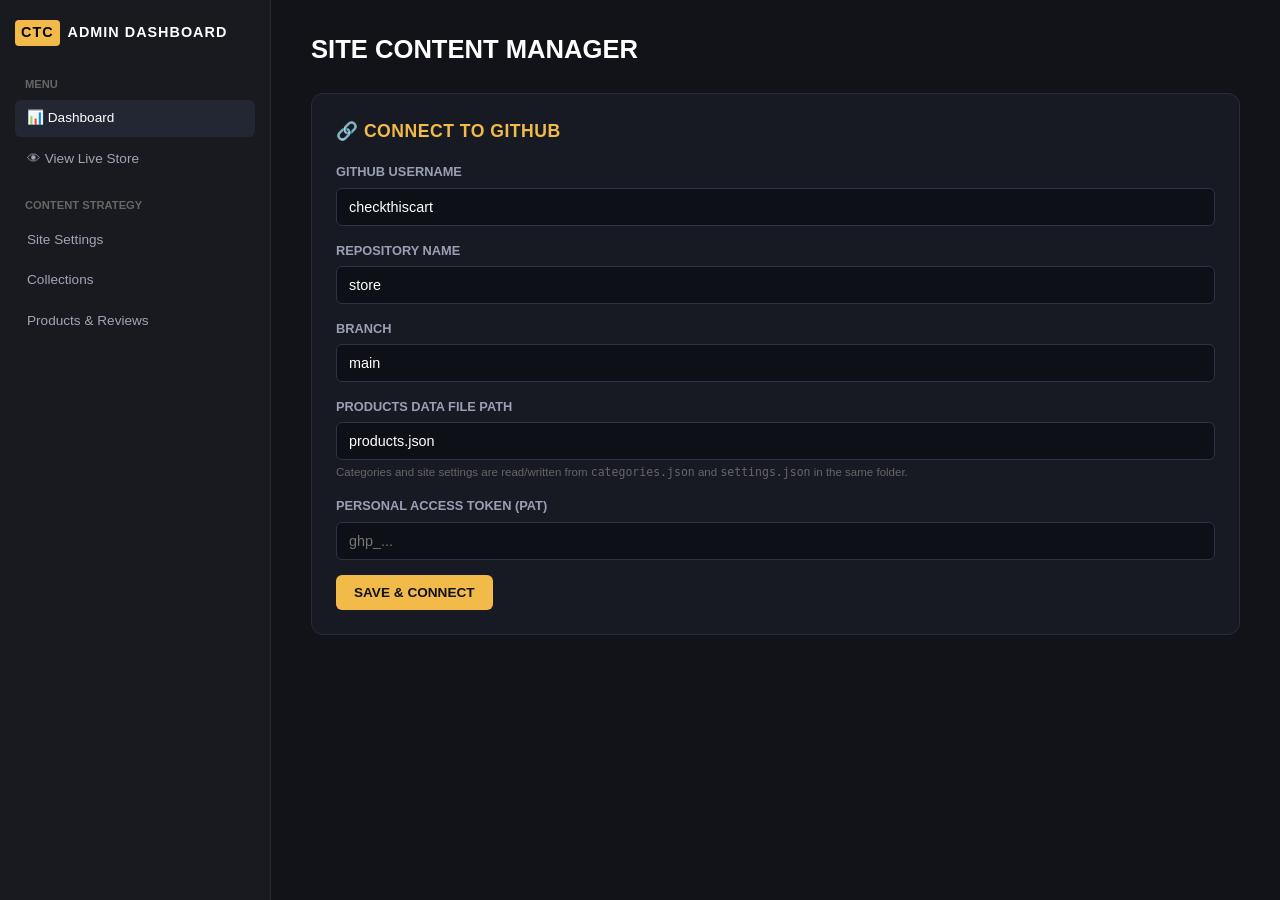
==== commit 98c7dc3b: "Add files via upload" ====
--- a/admin.html
+++ b/admin.html
@@ -3,884 +3,608 @@
 <head>
   <meta charset="UTF-8">
   <meta name="viewport" content="width=device-width, initial-scale=1.0">
-  <title>Admin Dashboard</title>
+  <title>Admin Dashboard | checkthiscart</title>
+  <link rel="stylesheet" href="./site.css">
   <style>
-    :root {
-      --bg: #121214;
-      --card-bg: #1e1e22;
-      --accent: #28a745;
-      --accent-hover: #218838;
-      --border: #33333a;
-      --text: #e1e1e6;
-      --muted: #a0a0b0;
-      --danger: #dc3545;
-      --warning: #f2ba49;
-    }
-
-    * { box-sizing: border-box; margin: 0; padding: 0; font-family: -apple-system, BlinkMacSystemFont, "Segoe UI", Roboto, sans-serif; }
-    body { background: var(--bg); color: var(--text); padding: 20px; max-width: 1000px; margin: 0 auto; line-height: 1.5; }
-
-    /* Top Notice Banner */
-    #notice-box {
-      display: none;
-      padding: 12px 16px;
-      margin-bottom: 20px;
-      border-radius: 6px;
-      font-weight: 500;
-      font-size: 0.9rem;
-    }
-
-    /* Layout Cards */
-    .card {
-      background: var(--card-bg);
-      border: 1px solid var(--border);
-      border-radius: 8px;
-      padding: 20px;
-      margin-bottom: 24px;
-    }
-
-    .header-bar { display: flex; justify-content: space-between; align-items: center; margin-bottom: 20px; }
-    h1, h2, h3 { color: #fff; margin-bottom: 12px; }
-    
-    /* Forms & Inputs */
+    body { background: #121318; color: #e1e3ea; font-family: -apple-system, BlinkMacSystemFont, "Segoe UI", Roboto, sans-serif; margin: 0; }
+    .admin-layout { display: flex; min-height: 100vh; }
+    .sidebar { width: 240px; background: #181a20; border-right: 1px solid #282b36; padding: 20px 15px; }
+    .sidebar-logo { font-weight: 800; letter-spacing: 1px; color: #fff; font-size: 0.9rem; display: flex; align-items: center; gap: 8px; margin-bottom: 30px; }
+    .nav-group-title { font-size: 0.7rem; color: #666; font-weight: 700; text-transform: uppercase; margin: 20px 0 8px 10px; }
+    .nav-item { display: block; padding: 8px 12px; color: #a0a5b5; text-decoration: none; font-size: 0.85rem; border-radius: 6px; margin-bottom: 4px; transition: 0.2s; }
+    .nav-item:hover, .nav-item.active { background: #232733; color: #fff; }
+
+    .admin-main { flex: 1; padding: 30px 40px; max-width: 1000px; }
+    .admin-header { display: flex; justify-content: space-between; align-items: center; margin-bottom: 25px; }
+    .admin-header h1 { font-size: 1.6rem; font-weight: 800; color: #fff; margin: 0; }
+
+    .panel-card { background: #181a23; border: 1px solid #282c3d; border-radius: 12px; padding: 24px; margin-bottom: 25px; }
+    .panel-card h3 { margin-top: 0; color: #f2ba49; font-size: 1.1rem; text-transform: uppercase; letter-spacing: 0.5px; display: flex; align-items: center; gap: 8px; }
+
     .form-group { margin-bottom: 15px; }
-    label { display: block; font-size: 0.85rem; color: var(--muted); margin-bottom: 6px; }
-    input, textarea, select {
-      width: 100%;
-      padding: 10px;
-      background: #121214;
-      border: 1px solid var(--border);
-      border-radius: 6px;
-      color: #fff;
-      font-size: 0.9rem;
-    }
-    input:focus, textarea:focus, select:focus { border-color: var(--accent); outline: none; }
-    
-    .row { display: flex; gap: 12px; }
-    .col { flex: 1; }
-
-    /* Buttons */
-    .btn-action {
-      padding: 10px 16px;
-      border: none;
-      border-radius: 6px;
-      cursor: pointer;
-      font-weight: 600;
-      font-size: 0.85rem;
-      transition: opacity 0.2s;
-    }
-    .btn-action:hover { opacity: 0.9; }
-    .btn-primary { background: var(--accent); color: #fff; }
-    .btn-secondary { background: #3b3b44; color: #fff; }
-    .btn-warning { background: var(--warning); color: #000; }
-    .btn-danger { background: var(--danger); color: #fff; }
-
-    /* Lists & Items */
-    .list-item {
-      display: flex;
-      justify-content: space-between;
-      align-items: center;
-      background: #16161a;
-      padding: 12px;
-      border-radius: 6px;
-      border: 1px solid var(--border);
-      margin-bottom: 8px;
-    }
-    .cat-thumb-preview {
-      width: 48px;
-      height: 48px;
-      object-fit: cover;
-      border-radius: 4px;
-      background: #2a2a30;
-      display: flex;
-      align-items: center;
-      justify-content: center;
-      font-size: 0.65rem;
-      color: var(--muted);
-      cursor: pointer;
-    }
-
-    /* Drag and Drop Grid */
-    .drag-grid { display: grid; grid-template-columns: repeat(auto-fill, minmax(110px, 1fr)); gap: 10px; margin-top: 12px; }
-    .drag-item {
-      background: #16161a;
-      border: 1px solid var(--border);
-      border-radius: 6px;
-      padding: 6px;
-      cursor: grab;
-      text-align: center;
-    }
-    .drag-item img, .drag-item video { width: 100%; height: 80px; object-fit: cover; border-radius: 4px; }
-    .drag-item.dragging { opacity: 0.4; }
-
-    /* Lightbox Modal */
-    .lightbox {
-      display: none;
-      position: fixed;
-      top: 0; left: 0; width: 100%; height: 100%;
-      background: rgba(0,0,0,0.85);
-      align-items: center;
-      justify-content: center;
-      z-index: 1000;
-    }
-    .lightbox img { max-width: 90%; max-height: 90%; border-radius: 8px; }
-
-    /* Stats Bar */
-    .stats-bar { display: flex; gap: 20px; margin-bottom: 20px; }
-    .stat-card { background: #16161a; padding: 12px 20px; border-radius: 6px; border: 1px solid var(--border); flex: 1; }
-    .stat-card span { font-size: 1.4rem; font-weight: bold; color: var(--accent); }
+    .form-group label { display: block; font-size: 0.8rem; font-weight: 700; color: #9aa0b4; text-transform: uppercase; margin-bottom: 6px; }
+    .form-control { width: 100%; padding: 10px 12px; background: #0e1017; border: 1px solid #2d3245; border-radius: 6px; color: #fff; font-size: 0.9rem; box-sizing: border-box; }
+    .form-control:focus { outline: none; border-color: #f2ba49; }
+    .checkbox-row { display: flex; align-items: center; gap: 8px; }
+    .checkbox-row input { width: 16px; height: 16px; }
+    .checkbox-row label { margin: 0; text-transform: none; font-weight: 600; color: #cfd3e0; font-size: 0.85rem; }
+
+    .btn-action { padding: 10px 18px; background: #f2ba49; color: #111; font-weight: 800; border: none; border-radius: 6px; cursor: pointer; transition: 0.2s; text-transform: uppercase; font-size: 0.85rem; }
+    .btn-action:hover { background: #e0aa38; }
+    .btn-danger { background: #dc3545; color: #fff; }
+    .btn-danger:hover { background: #bd2130; }
+
+    .notice-banner { padding: 12px 18px; border-radius: 8px; font-weight: bold; font-size: 0.85rem; margin-bottom: 20px; display: none; }
+
+    .product-list-item { display: flex; justify-content: space-between; align-items: center; background: #0e1017; padding: 12px 16px; border-radius: 8px; border: 1px solid #282c3d; margin-bottom: 10px; }
+    .product-list-item strong { color: #fff; font-size: 0.95rem; }
+    .product-list-item span { color: #888; font-size: 0.8rem; margin-left: 10px; }
+
+    .drag-grid { display: grid; grid-template-columns: repeat(auto-fill, minmax(110px, 1fr)); gap: 12px; margin-top: 15px; }
+    .drag-item { background: #0e1017; border: 1px solid #2d3245; border-radius: 8px; padding: 8px; text-align: center; }
+    .drag-item img, .drag-item video { width: 100%; height: 70px; object-fit: cover; border-radius: 4px; }
+
+    .media-preview { margin-top: 8px; width: 80px; height: 80px; border-radius: 6px; object-fit: cover; border: 1px solid #2d3245; display: none; background: #0e1017; }
+    .media-preview.show { display: block; }
+    .field-hint { font-size: 0.72rem; color: #666; margin-top: 4px; }
+    .field-hint.error { color: #dc3545; }
   </style>
 </head>
 <body>
 
-  <!-- NOTIFICATION BANNER -->
-  <div id="notice-box"></div>
-
-  <!-- HEADER -->
-  <div class="header-bar">
-    <h1>Store Admin Dashboard</h1>
-    <button id="disconnect-btn" class="btn-action btn-danger" style="display:none;">Disconnect GitHub</button>
-  </div>
-
-  <!-- SETUP / LOGIN CARD -->
-  <div id="setup-card" class="card">
-    <h2>🔑 Connect to GitHub Repository</h2>
-    <p style="color: var(--muted); font-size: 0.85rem; margin-bottom: 16px;">Configure your access token to publish directly to your store repository.</p>
-    <form id="admin-config-form">
-      <div class="row">
-        <div class="col form-group">
+<div class="admin-layout">
+  <!-- Sidebar -->
+  <aside class="sidebar">
+    <div class="sidebar-logo">
+      <span style="background:#f2ba49; color:#000; padding:2px 6px; border-radius:4px; font-weight:900;">CTC</span>
+      ADMIN DASHBOARD
+    </div>
+
+    <div class="nav-group-title">Menu</div>
+    <a href="#" class="nav-item active">&#128202; Dashboard</a>
+    <a href="./index.html" target="_blank" class="nav-item">&#128065; View Live Store</a>
+
+    <div class="nav-group-title">Content Strategy</div>
+    <a href="#settings-section" class="nav-item">Site Settings</a>
+    <a href="#collections-section" class="nav-item">Collections</a>
+    <a href="#products-section" class="nav-item">Products &amp; Reviews</a>
+  </aside>
+
+  <!-- Main Content -->
+  <main class="admin-main">
+
+    <div class="admin-header">
+      <h1>SITE CONTENT MANAGER</h1>
+      <button id="disconnect-btn" class="btn-action btn-danger" style="display:none;">Disconnect GitHub</button>
+    </div>
+
+    <div id="notice-box" class="notice-banner"></div>
+
+    <!-- GitHub Connection Panel -->
+    <div id="setup-card" class="panel-card">
+      <h3>&#128279; Connect to GitHub</h3>
+      <form id="admin-config-form">
+        <div class="form-group">
           <label>GitHub Username</label>
-          <input type="text" id="cfg-user" placeholder="checkthiscart" required>
-        </div>
-        <div class="col form-group">
+          <input type="text" id="cfg-user" class="form-control" value="checkthiscart">
+        </div>
+        <div class="form-group">
           <label>Repository Name</label>
-          <input type="text" id="cfg-repo" placeholder="store" required>
-        </div>
-      </div>
-      <div class="row">
-        <div class="col form-group">
+          <input type="text" id="cfg-repo" class="form-control" value="store">
+        </div>
+        <div class="form-group">
           <label>Branch</label>
-          <input type="text" id="cfg-branch" placeholder="main" value="main" required>
-        </div>
-        <div class="col form-group">
-          <label>Target JSON Path</label>
-          <input type="text" id="cfg-path" placeholder="data/store.json" value="data/store.json" required>
-        </div>
-      </div>
-      <div class="form-group">
-        <label>Personal Access Token (PAT)</label>
-        <input type="password" id="cfg-token" placeholder="ghp_xxxxxxxxxxxx" required>
-      </div>
-      <button type="submit" class="btn-action btn-primary">Connect Repository</button>
-    </form>
-  </div>
-
-  <!-- DASHBOARD WRAPPER -->
-  <div id="admin-dashboard" style="display:none;">
-
-    <!-- STATS BAR -->
-    <div class="stats-bar">
-      <div class="stat-card">
-        <div>Total Categories</div>
-        <span id="stat-total-cats">0</span>
-      </div>
-      <div class="stat-card">
-        <div>Total Products</div>
-        <span id="stat-total-posts">0</span>
-      </div>
-    </div>
-
-    <!-- HERO SECTION MANAGER -->
-    <div class="card">
-      <h2>🎯 Hero Section Manager</h2>
-      <form id="hero-form">
-        <div class="form-group">
-          <label>Headline</label>
-          <input type="text" id="hero-headline">
-        </div>
-        <div class="form-group">
-          <label>Subtitle</label>
-          <input type="text" id="hero-subtitle">
-        </div>
-        <div class="form-group">
-          <label>Hero Image URL or Upload File</label>
-          <div class="row">
-            <input type="text" id="hero-image" class="col" placeholder="https://...">
-            <button type="button" class="btn-action btn-secondary" onclick="clearHeroField('hero-image')">Clear</button>
-          </div>
-          <input type="file" id="hero-image-file" style="margin-top:8px;">
-        </div>
-        <div id="hero-preview-container" style="display:none; margin-bottom:12px;">
-          <img id="hero-preview-img" style="max-height: 100px; border-radius: 4px;">
-        </div>
-        <button type="submit" class="btn-action btn-primary">Save Hero Section</button>
+          <input type="text" id="cfg-branch" class="form-control" value="main">
+        </div>
+        <div class="form-group">
+          <label>Products Data File Path</label>
+          <input type="text" id="cfg-path" class="form-control" value="products.json">
+          <p class="field-hint">Categories and site settings are read/written from <code>categories.json</code> and <code>settings.json</code> in the same folder.</p>
+        </div>
+        <div class="form-group">
+          <label>Personal Access Token (PAT)</label>
+          <input type="password" id="cfg-token" class="form-control" placeholder="ghp_..." required>
+        </div>
+        <button type="submit" class="btn-action">Save &amp; Connect</button>
       </form>
     </div>
 
-    <!-- CATEGORY MANAGER -->
-    <div class="card" id="categories-section">
-      <h2 id="cat-form-heading">📂 CATEGORY MANAGER</h2>
-      <form id="category-form" style="margin-bottom: 20px;">
-        <div class="row">
-          <div class="col form-group">
-            <label>Category Title</label>
-            <input type="text" id="cat-title" required>
-          </div>
-          <div class="col form-group">
-            <label>Category ID (Slug)</label>
-            <input type="text" id="cat-id" required>
-          </div>
-        </div>
-        <div class="form-group">
-          <label>Caption / Short Description</label>
-          <input type="text" id="cat-caption">
-        </div>
-        <div class="row">
-          <div class="col form-group">
-            <label>Image URL</label>
-
-            <div class="row">
-              <input type="text" id="cat-image" class="col">
-              <button type="button" class="btn-action btn-secondary" onclick="clearCatField('cat-image')">Clear</button>
+    <!-- Active Management Dashboard -->
+    <div id="admin-dashboard" style="display: none;">
+
+      <!-- 1. Global Site Settings -->
+      <div id="settings-section" class="panel-card">
+        <h3>&#9312; GLOBAL SITE SETTINGS</h3>
+        <div class="form-group">
+          <label>Main Headline (HTML allowed, e.g. &lt;br&gt;)</label>
+          <input type="text" id="set-hero-title" class="form-control" placeholder="Verified Amazon Finds,<br>Tested for You.">
+        </div>
+        <div class="form-group">
+          <label>Subtitle</label>
+          <input type="text" id="set-hero-subtitle" class="form-control" placeholder="We cut through the noise with real, hands-on tests.">
+        </div>
+        <div style="display: grid; grid-template-columns: 1fr 1fr; gap: 15px;">
+          <div class="form-group">
+            <label>Primary Button Text</label>
+            <input type="text" id="set-btn-primary" class="form-control" placeholder="EXPLORE OUR TOP 5">
+          </div>
+          <div class="form-group">
+            <label>Secondary Button Text</label>
+            <input type="text" id="set-btn-secondary" class="form-control" placeholder="WATCH REVIEWS">
+          </div>
+        </div>
+        <div class="form-group">
+          <label>Trust Bar Rating</label>
+          <input type="text" id="set-trust-rating" class="form-control" placeholder="4.8/5">
+        </div>
+        <button id="save-settings-btn" class="btn-action" type="button">Update Settings (local)</button>
+        <p class="field-hint">Changes here are staged locally &mdash; click "Save &amp; Publish to GitHub" below to push everything live.</p>
+      </div>
+
+      <!-- 2. Collections / Categories -->
+      <div id="collections-section" class="panel-card">
+        <h3>&#9313; COLLECTIONS / CATEGORIES (<span id="cat-count">0</span>)</h3>
+        <form id="add-category-form">
+          <div class="form-group">
+            <label>Collection Title</label>
+            <input type="text" id="cat-title" class="form-control" placeholder="e.g. Pet Essentials" required>
+          </div>
+          <div class="form-group">
+            <label>Caption</label>
+            <input type="text" id="cat-caption" class="form-control" placeholder="e.g. Gear our dogs and cats actually approve of.">
+          </div>
+          <div style="display: grid; grid-template-columns: 1fr 1fr; gap: 15px;">
+            <div class="form-group">
+              <label>Cover Image URL</label>
+              <input type="url" id="cat-image" class="form-control" placeholder="https://...">
+              <img id="cat-image-preview" class="media-preview" alt="preview">
             </div>
-            <input type="file" id="cat-image-file" style="margin-top:8px;">
-          </div>
-          <div class="col form-group">
-            <label>Rating</label>
-            <input type="text" id="cat-rating" value="4.8">
-          </div>
-        </div>
-        <button type="submit" id="cat-submit-btn" class="btn-action btn-primary">+ Add Category</button>
-        <button type="button" id="cat-cancel-btn" class="btn-action btn-secondary" style="display:none;">Cancel</button>
-      </form>
-
-      <h3>Existing Categories</h3>
-      <div id="category-list"></div>
+            <div class="form-group">
+              <label>Rating (optional)</label>
+              <input type="text" id="cat-rating" class="form-control" placeholder="4.8">
+            </div>
+          </div>
+          <button type="submit" class="btn-action" style="background:#28a745; color:#fff;">+ Add Collection</button>
+        </form>
+
+        <div id="category-list" style="margin-top: 20px;"></div>
+      </div>
+
+      <!-- 3. Posts & Trending Today (Individual Entry Editor) -->
+      <div id="products-section" class="panel-card">
+        <h3>&#9314; POSTS &amp; TRENDING TODAY (INDIVIDUAL ENTRY EDITOR)</h3>
+        <form id="add-product-form">
+          <div class="form-group">
+            <label>Product Title</label>
+            <input type="text" id="prod-title" class="form-control" placeholder="e.g. Self-Sealing Silicone Food Bags" required>
+          </div>
+
+          <div class="form-group">
+            <label>Testing Verdict / Subtitle</label>
+            <input type="text" id="prod-verdict" class="form-control" placeholder="e.g. Tested: Leak-proof for 12 days. The set that replaced our plastics.">
+          </div>
+
+          <div style="display: grid; grid-template-columns: 1fr 1fr; gap: 15px;">
+            <div class="form-group">
+              <label>Pros</label>
+              <input type="text" id="prod-pros" class="form-control" placeholder="e.g. Incredible seal, dishwasher safe.">
+            </div>
+            <div class="form-group">
+              <label>Cons</label>
+              <input type="text" id="prod-cons" class="form-control" placeholder="e.g. Pricey per bag / narrow opening.">
+            </div>
+          </div>
+
+          <div style="display: grid; grid-template-columns: 1fr 1fr 1fr; gap: 15px;">
+            <div class="form-group">
+              <label>Price (numbers only, $ added automatically)</label>
+              <input type="text" id="prod-price" class="form-control" placeholder="21.99" required>
+            </div>
+            <div class="form-group">
+              <label>Star Rating</label>
+              <input type="text" id="prod-rating" class="form-control" placeholder="4.8">
+            </div>
+            <div class="form-group">
+              <label>Category</label>
+              <select id="prod-category" class="form-control"></select>
+            </div>
+          </div>
+
+          <div class="form-group">
+            <label>Affiliate Link (Amazon URL)</label>
+            <input type="url" id="prod-link" class="form-control" placeholder="https://www.amazon.com/dp/..." required>
+          </div>
+
+          <div class="form-group">
+            <label>Product Media URL (Image or .mp4 Video)</label>
+            <input type="url" id="prod-media" class="form-control" placeholder="https://..." required>
+            <img id="prod-media-preview" class="media-preview" alt="preview">
+            <p id="prod-media-hint" class="field-hint"></p>
+          </div>
+
+          <div class="form-group checkbox-row">
+            <input type="checkbox" id="prod-featured">
+            <label for="prod-featured">Feature this product in the homepage hero carousel</label>
+          </div>
+
+          <button type="submit" class="btn-action" style="background:#28a745; color:#fff;">+ Add Product Entry</button>
+        </form>
+      </div>
+
+      <!-- 4. Current Product Inventory & Publish -->
+      <div class="panel-card">
+        <div style="display: flex; justify-content: space-between; align-items: center; margin-bottom: 15px;">
+          <h3 style="margin: 0;">&#9315; CURRENT PRODUCTS (<span id="prod-count">0</span>)</h3>
+          <button id="publish-btn" class="btn-action" style="background: #007bff; color: white;">Save &amp; Publish to GitHub</button>
+        </div>
+
+        <div id="product-list"></div>
+
+        <h4 style="margin-top: 25px; color:#aaa; font-size: 0.85rem;">PREVIEW ORDER IN TRENDING GRID</h4>
+        <div id="drag-grid" class="drag-grid"></div>
+      </div>
+
+      <!-- Overview Box -->
+      <div class="panel-card" style="display:flex; justify-content:space-around; text-align:center;">
+        <div>
+          <div style="font-size: 1.8rem; font-weight: 800; color: #f2ba49;" id="stat-total-posts">0</div>
+          <div style="font-size:0.75rem; color:#888;">Total Product Entries</div>
+        </div>
+        <div>
+          <div style="font-size: 1.8rem; font-weight: 800; color: #f2ba49;" id="stat-total-cats">0</div>
+          <div style="font-size:0.75rem; color:#888;">Active Collections</div>
+        </div>
+      </div>
+
     </div>
 
-    <!-- PRODUCT MANAGER -->
-    <div class="card" id="products-section">
-      <h2 id="form-heading">➕ ADD NEW PRODUCT ENTRY</h2>
-      <form id="add-product-form" style="margin-bottom: 20px;">
-        <div class="form-group">
-          <label>Product Title</label>
-          <input type="text" id="prod-title" required>
-        </div>
-        <div class="form-group">
-          <label>Verdict / Short Review</label>
-          <textarea id="prod-verdict" rows="2"></textarea>
-        </div>
-        <div class="row">
-          <div class="col form-group">
-            <label>Pros (comma separated)</label>
-            <input type="text" id="prod-pros">
-          </div>
-          <div class="col form-group">
-            <label>Cons (comma separated)</label>
-            <input type="text" id="prod-cons">
-          </div>
-        </div>
-        <div class="row">
-          <div class="col form-group">
-            <label>Price</label>
-            <input type="text" id="prod-price" placeholder="$29.99">
-          </div>
-          <div class="col form-group">
-            <label>Rating</label>
-            <input type="text" id="prod-rating" value="4.8">
-          </div>
-          <div class="col form-group">
-            <label>Category</label>
-            <select id="prod-category"></select>
-          </div>
-        </div>
-        <div class="form-group">
-          <label>Affiliate / Buy Link</label>
-          <input type="text" id="prod-link">
-        </div>
-        <div class="form-group">
-          <label>Media URL or Upload Image/Video</label>
-          <input type="text" id="prod-media" placeholder="https://...">
-          <input type="file" id="prod-media-file" style="margin-top:8px;">
-        </div>
-
-        <button type="submit" id="submit-btn" class="btn-action btn-primary">+ Add Product Entry</button>
-        <button type="button" id="cancel-edit-btn" class="btn-action btn-secondary" style="display:none;">Cancel</button>
-      </form>
-
-      <h3>Catalog Queue (<span id="prod-count">0</span>)</h3>
-      <div id="product-list" style="margin-bottom: 20px;"></div>
-
-      <h3>Reorder Products (Drag & Drop)</h3>
-      <div id="drag-grid" class="drag-grid"></div>
-    </div>
-
-    <!-- PUBLISH BUTTON -->
-    <div class="card" style="text-align: center;">
-      <button id="publish-btn" class="btn-action btn-primary" style="font-size: 1.1rem; padding: 14px 28px;">🚀 Save & Publish Changes to GitHub</button>
-    </div>
-
-  </div>
-
-  <!-- LIGHTBOX MODAL -->
-  <div id="lightbox" class="lightbox" onclick="closeLightbox()">
-    <img id="lightbox-img" src="" alt="Enlarged Preview">
-  </div>
-
-  <!-- SCRIPT BLOCK -->
-  <script>
-    let products = [];
-    let categories = JSON.parse(localStorage.getItem('ctc_categories')) || [
-      { id: "kitchen-pantry", title: "Kitchen & Pantry", caption: "The only pantry organizers we recommend.", image: "", rating: "4.9" },
-      { id: "smart-audio-tech", title: "Smart Audio & Tech", caption: "Gadgets and audio tech with major upgrades.", image: "", rating: "4.8" },
-      { id: "home-organization", title: "Home Organization", caption: "Smart storage solutions for your home.", image: "", rating: "4.7" },
-      { id: "gourmet-gifts", title: "Gourmet & Gifts", caption: "Thoughtful quality gifts for everyone.", image: "", rating: "4.9" }
-    ];
-
-    let heroData = JSON.parse(localStorage.getItem('ctc_hero')) || {
-      headline: "CURATED ESSENTIALS, TESTED FOR QUALITY",
-      subtitle: "Honest testing notes and verified recommendations.",
-      image: ""
-    };
-
-    let fileSha = '';
-    let editingProductIndex = null;
-    let editingCategoryIndex = null;
-    let draggedIndex = null;
-
-    const form = document.getElementById('admin-config-form');
-    const setupCard = document.getElementById('setup-card');
-    const dashboard = document.getElementById('admin-dashboard');
-    const disconnectBtn = document.getElementById('disconnect-btn');
-    const noticeBox = document.getElementById('notice-box');
-
-    const addProductForm = document.getElementById('add-product-form');
-    const cancelEditBtn = document.getElementById('cancel-edit-btn');
-    const submitBtn = document.getElementById('submit-btn');
-
-    const categoryForm = document.getElementById('category-form');
-    const catSubmitBtn = document.getElementById('cat-submit-btn');
-    const catCancelBtn = document.getElementById('cat-cancel-btn');
-
-    /* --- LIGHTBOX ENLARGE --- */
-    function openLightbox(src) {
-      if (!src) return;
-      document.getElementById('lightbox-img').src = src;
-      document.getElementById('lightbox').style.display = 'flex';
-    }
-
-    function closeLightbox() {
-      document.getElementById('lightbox').style.display = 'none';
-    }
-
-    /* --- NOTIFICATION BANNER HELPER --- */
-    function showNotice(msg, isErr = false) {
-      noticeBox.style.display = 'block';
-      noticeBox.textContent = msg;
-      noticeBox.style.background = isErr ? '#dc3545' : '#28a745';
-      noticeBox.style.color = '#fff';
-      
-      noticeBox.scrollIntoView({ behavior: 'smooth', block: 'nearest' });
-    }
-
-    /* --- GITHUB IMAGE UPLOADER --- */
-    async function uploadImageToGitHub(file) {
-      const user = localStorage.getItem('gh_user') || 'checkthiscart';
-      const repo = localStorage.getItem('gh_repo') || 'store';
-      const token = localStorage.getItem('gh_pat');
-      const branch = localStorage.getItem('gh_branch') || 'main';
-
-      if (!token) {
-        showNotice('Error: GitHub Personal Access Token is missing. Please reconnect.', true);
-        throw new Error('Missing GitHub token');
-      }
-
-      showNotice(`Uploading ${file.name} to GitHub...`);
-
-      const base64Content = await new Promise((resolve, reject) => {
-        const reader = new FileReader();
-        reader.onload = () => resolve(reader.result.split(',')[1]);
-        reader.onerror = error => reject(error);
-        reader.readAsDataURL(file);
-      });
-
-      const cleanFileName = Date.now() + '_' + file.name.replace(/[^a-zA-Z0-9.-]/g, '_');
-      const filePath = `images/${cleanFileName}`;
-      const apiUrl = `https://api.github.com/repos/${user}/${repo}/contents/${filePath}`;
-
-      const response = await fetch(apiUrl, {
-        method: 'PUT',
-        headers: {
-          'Authorization': `token ${token}`,
-          'Content-Type': 'application/json'
-        },
-        body: JSON.stringify({
-          message: `Upload image via admin: ${cleanFileName}`,
-          content: base64Content,
-          branch: branch
-        })
-      });
-
-      if (!response.ok) {
-        const errData = await response.json();
-        const errMessage = errData.message || 'Image upload failed';
-        showNotice(`GitHub Upload Error: ${errMessage}`, true);
-        throw new Error(errMessage);
-      }
-
-      showNotice(`Image successfully uploaded to GitHub images/ directory!`);
-      return `https://raw.githubusercontent.com/${user}/${repo}/${branch}/${filePath}`;
-    }
-
-    /* --- HERO SECTION --- */
-    function renderHeroForm() {
-      document.getElementById('hero-headline').value = heroData.headline || '';
-      document.getElementById('hero-subtitle').value = heroData.subtitle || '';
-      document.getElementById('hero-image').value = heroData.image || '';
-      
-      if (heroData.image) {
-        document.getElementById('hero-preview-container').style.display = 'block';
-        document.getElementById('hero-preview-img').src = heroData.image;
-      } else {
-        document.getElementById('hero-preview-container').style.display = 'none';
-      }
-    }
-
-    window.clearHeroField = function(fieldId) {
-      if (fieldId === 'hero-image') {
-        document.getElementById('hero-image').value = '';
-        document.getElementById('hero-image-file').value = '';
-        document.getElementById('hero-preview-container').style.display = 'none';
-      } else {
-        document.getElementById(fieldId).value = '';
-      }
-      showNotice('Hero field cleared.');
-    };
-
-    document.getElementById('hero-image-file').addEventListener('change', async (e) => {
-      if (e.target.files && e.target.files[0]) {
-        try {
-          const uploadedUrl = await uploadImageToGitHub(e.target.files[0]);
-          document.getElementById('hero-image').value = uploadedUrl;
-          document.getElementById('hero-preview-container').style.display = 'block';
-          document.getElementById('hero-preview-img').src = uploadedUrl;
-        } catch (err) {
-          console.error(err);
-        }
-      }
+  </main>
+</div>
+
+<script>
+  let products = [];
+  let categories = [];
+  let settings = {};
+  let fileShas = { products: '', categories: '', settings: '' };
+
+  const FALLBACK_IMG = "https://placehold.co/200x200/151722/9aa0b4?text=No+Image";
+
+  const form = document.getElementById('admin-config-form');
+  const setupCard = document.getElementById('setup-card');
+  const dashboard = document.getElementById('admin-dashboard');
+  const disconnectBtn = document.getElementById('disconnect-btn');
+  const noticeBox = document.getElementById('notice-box');
+
+  function showNotice(msg, isErr = false) {
+    noticeBox.style.display = 'block';
+    noticeBox.textContent = msg;
+    noticeBox.style.background = isErr ? '#5c1d1d' : '#1d5c2e';
+    noticeBox.style.color = '#fff';
+  }
+
+  function slugify(text) {
+    return text.toString().toLowerCase().trim()
+      .replace(/[^a-z0-9]+/g, '-')
+      .replace(/(^-|-$)/g, '');
+  }
+
+  function dataDir() {
+    const path = (localStorage.getItem('gh_path') || 'products.json').trim();
+    const idx = path.lastIndexOf('/');
+    return idx >= 0 ? path.slice(0, idx + 1) : '';
+  }
+
+  function checkConnection() {
+    const token = localStorage.getItem('gh_pat');
+    if (token) {
+      setupCard.style.display = 'none';
+      dashboard.style.display = 'block';
+      disconnectBtn.style.display = 'inline-block';
+      loadAllData();
+    } else {
+      setupCard.style.display = 'block';
+      dashboard.style.display = 'none';
+      disconnectBtn.style.display = 'none';
+    }
+  }
+
+  // ---------- Generic GitHub helpers ----------
+  async function ghGetFile(path) {
+    const user = localStorage.getItem('gh_user');
+    const repo = localStorage.getItem('gh_repo');
+    const branch = localStorage.getItem('gh_branch') || 'main';
+    const token = localStorage.getItem('gh_pat');
+
+    const res = await fetch(`https://api.github.com/repos/${user}/${repo}/contents/${path}?ref=${branch}`, {
+      headers: { Authorization: `token ${token}` }
     });
-
-    document.getElementById('hero-form').addEventListener('submit', (e) => {
-      e.preventDefault();
-      heroData = {
-        headline: document.getElementById('hero-headline').value.trim(),
-        subtitle: document.getElementById('hero-subtitle').value.trim(),
-        image: document.getElementById('hero-image').value.trim()
-      };
-      localStorage.setItem('ctc_hero', JSON.stringify(heroData));
-      renderHeroForm();
-      showNotice('Hero section settings saved locally! Click "Save & Publish" below.');
+    if (res.status === 404) return { data: null, sha: '' };
+    if (!res.ok) throw new Error(`HTTP ${res.status} loading ${path}`);
+    const json = await res.json();
+    const decoded = decodeURIComponent(escape(atob(json.content)));
+    return { data: JSON.parse(decoded || 'null'), sha: json.sha };
+  }
+
+  async function ghPutFile(path, sha, dataObj, message) {
+    const user = localStorage.getItem('gh_user');
+    const repo = localStorage.getItem('gh_repo');
+    const branch = localStorage.getItem('gh_branch') || 'main';
+    const token = localStorage.getItem('gh_pat');
+
+    const content = btoa(unescape(encodeURIComponent(JSON.stringify(dataObj, null, 2))));
+    const body = { message, content, branch };
+    if (sha) body.sha = sha;
+
+    const res = await fetch(`https://api.github.com/repos/${user}/${repo}/contents/${path}`, {
+      method: 'PUT',
+      headers: { Authorization: `token ${token}`, 'Content-Type': 'application/json' },
+      body: JSON.stringify(body)
     });
-
-    /* --- CATEGORY MANAGEMENT --- */
-    function saveCategories() {
-      localStorage.setItem('ctc_categories', JSON.stringify(categories));
+    const data = await res.json();
+    if (!res.ok) throw new Error(data.message || `Publishing failed for ${path}`);
+    return data.content.sha;
+  }
+
+  // ---------- Load everything ----------
+  async function loadAllData() {
+    const productsPath = (localStorage.getItem('gh_path') || 'products.json').trim();
+    const categoriesPath = dataDir() + 'categories.json';
+    const settingsPath = dataDir() + 'settings.json';
+
+    try {
+      const [prodRes, catRes, setRes] = await Promise.all([
+        ghGetFile(productsPath),
+        ghGetFile(categoriesPath),
+        ghGetFile(settingsPath)
+      ]);
+
+      products = prodRes.data || [];
+      fileShas.products = prodRes.sha;
+
+      categories = catRes.data || [];
+      fileShas.categories = catRes.sha;
+
+      settings = setRes.data || {};
+      fileShas.settings = setRes.sha;
+
+      renderSettings();
       renderCategories();
       populateCategoryDropdown();
-    }
-
-    window.clearCatField = function(fieldId) {
-      document.getElementById(fieldId).value = '';
-      if (fieldId === 'cat-image') document.getElementById('cat-image-file').value = '';
-      showNotice('Category field cleared.');
+      renderProducts();
+      showNotice('Connected & loaded products, categories, and settings.');
+    } catch (err) {
+      showNotice('Error fetching site data: ' + err.message, true);
+      products = []; categories = []; settings = {};
+      renderSettings(); renderCategories(); populateCategoryDropdown(); renderProducts();
+    }
+  }
+
+  // ---------- Settings ----------
+  function renderSettings() {
+    document.getElementById('set-hero-title').value = settings.heroTitle || 'Verified Amazon Finds,<br>Tested for You.';
+    document.getElementById('set-hero-subtitle').value = settings.heroSubtitle || 'We cut through the noise with real, hands-on tests. Only the best makes our cart.';
+    document.getElementById('set-btn-primary').value = settings.heroBtnPrimary || 'EXPLORE OUR TOP 5';
+    document.getElementById('set-btn-secondary').value = settings.heroBtnSecondary || 'WATCH REVIEWS';
+    document.getElementById('set-trust-rating').value = settings.trustRating || '4.8/5';
+  }
+
+  document.getElementById('save-settings-btn').addEventListener('click', () => {
+    settings = {
+      heroTitle: document.getElementById('set-hero-title').value.trim(),
+      heroSubtitle: document.getElementById('set-hero-subtitle').value.trim(),
+      heroBtnPrimary: document.getElementById('set-btn-primary').value.trim(),
+      heroBtnSecondary: document.getElementById('set-btn-secondary').value.trim(),
+      trustRating: document.getElementById('set-trust-rating').value.trim()
     };
-
-    document.getElementById('cat-image-file').addEventListener('change', async (e) => {
-      if (e.target.files && e.target.files[0]) {
-        try {
-          const uploadedUrl = await uploadImageToGitHub(e.target.files[0]);
-          document.getElementById('cat-image').value = uploadedUrl;
-        } catch (err) {
-          console.error(err);
-        }
-      }
+    showNotice('Site settings updated locally. Click "Save & Publish to GitHub" to push live.');
+  });
+
+  // ---------- Categories ----------
+  function renderCategories() {
+    const list = document.getElementById('category-list');
+    document.getElementById('cat-count').textContent = categories.length;
+    document.getElementById('stat-total-cats').textContent = categories.length;
+
+    if (categories.length === 0) {
+      list.innerHTML = '<p style="color:#666;">No collections yet. Add one above.</p>';
+      return;
+    }
+
+    list.innerHTML = categories.map((c, i) => `
+      <div class="product-list-item">
+        <div>
+          <strong>${c.title}</strong>
+          <span>(${c.id})</span>
+        </div>
+        <button onclick="deleteCategory(${i})" class="btn-action btn-danger" style="padding:4px 10px; font-size:0.75rem;">Delete</button>
+      </div>
+    `).join('');
+  }
+
+  function populateCategoryDropdown() {
+    const select = document.getElementById('prod-category');
+    const current = select.value;
+    if (categories.length === 0) {
+      select.innerHTML = '<option value="">Add a collection first</option>';
+      return;
+    }
+    select.innerHTML = categories.map(c => `<option value="${c.id}">${c.title}</option>`).join('');
+    if (categories.some(c => c.id === current)) select.value = current;
+  }
+
+  document.getElementById('cat-image').addEventListener('input', (e) => {
+    const preview = document.getElementById('cat-image-preview');
+    const url = e.target.value.trim();
+    if (url) {
+      preview.src = url;
+      preview.classList.add('show');
+      preview.onerror = () => { preview.src = FALLBACK_IMG; };
+    } else {
+      preview.classList.remove('show');
+    }
+  });
+
+  document.getElementById('add-category-form').addEventListener('submit', (e) => {
+    e.preventDefault();
+    const title = document.getElementById('cat-title').value.trim();
+    const id = slugify(title);
+
+    if (categories.some(c => c.id === id)) {
+      showNotice('A collection with that name already exists.', true);
+      return;
+    }
+
+    categories.push({
+      id,
+      title,
+      caption: document.getElementById('cat-caption').value.trim(),
+      image: document.getElementById('cat-image').value.trim(),
+      rating: document.getElementById('cat-rating').value.trim() || '4.8'
     });
 
-    function renderCategories() {
-      const catList = document.getElementById('category-list');
-      document.getElementById('stat-total-cats').textContent = categories.length;
-
-      if (categories.length === 0) {
-        catList.innerHTML = '<p style="color:#666;">No custom categories created.</p>';
-        return;
-      }
-
-      catList.innerHTML = categories.map((c, i) => `
-        <div class="list-item">
-          <div style="display:flex; align-items:center; gap:12px;">
-            ${c.image ? `<img src="${c.image}" class="cat-thumb-preview" alt="Thumb" onclick="openLightbox('${c.image}')">` : `<div class="cat-thumb-preview">No Img</div>`}
-            <div>
-              <strong>${c.title}</strong>
-              <span style="display:block; font-size:0.75rem; color:#aaa; margin-top:2px;">
-                ${c.caption ? c.caption : '<em style="color:#666;">(No description)</em>'}
-              </span>
-              <span style="font-size:0.75rem; color:#888;">ID: <code>${c.id}</code> &bull; Rating: ${c.rating || 'N/A'}</span>
-            </div>
-          </div>
-          <div>
-            <button onclick="editCategory(${i})" class="btn-action btn-secondary" style="padding:4px 10px; font-size:0.75rem; margin-right:5px;">Edit</button>
-            <button onclick="deleteCategory(${i})" class="btn-action btn-danger" style="padding:4px 10px; font-size:0.75rem;">Delete</button>
-          </div>
-        </div>
-      `).join('');
-    }
-
-    function populateCategoryDropdown() {
-      const dropdown = document.getElementById('prod-category');
-      dropdown.innerHTML = categories.map(c => `
-        <option value="${c.id}">${c.title}</option>
-      `).join('');
-    }
-
-    window.editCategory = function(i) {
-      editingCategoryIndex = i;
-      const c = categories[i];
-      document.getElementById('cat-title').value = c.title;
-      document.getElementById('cat-id').value = c.id;
-      document.getElementById('cat-caption').value = c.caption || '';
-      document.getElementById('cat-image').value = c.image || '';
-      document.getElementById('cat-rating').value = c.rating || '4.8';
-
-      document.getElementById('cat-form-heading').textContent = `✏️ EDIT CATEGORY #${i + 1}`;
-      catSubmitBtn.textContent = 'Update Category';
-      catSubmitBtn.style.background = '#f2ba49';
-      catSubmitBtn.style.color = '#000';
-      catCancelBtn.style.display = 'inline-block';
-
-      document.getElementById('categories-section').scrollIntoView({ behavior: 'smooth' });
+    document.getElementById('add-category-form').reset();
+    document.getElementById('cat-image-preview').classList.remove('show');
+    renderCategories();
+    populateCategoryDropdown();
+    showNotice('Collection added to local queue! Click "Save & Publish" to push changes.');
+  });
+
+  window.deleteCategory = function(i) {
+    categories.splice(i, 1);
+    renderCategories();
+    populateCategoryDropdown();
+    showNotice('Collection removed from queue.');
+  };
+
+  // ---------- Products ----------
+  document.getElementById('prod-media').addEventListener('input', (e) => {
+    const preview = document.getElementById('prod-media-preview');
+    const hint = document.getElementById('prod-media-hint');
+    const url = e.target.value.trim();
+    if (!url) { preview.classList.remove('show'); hint.textContent = ''; return; }
+
+    if (url.endsWith('.mp4')) {
+      preview.classList.remove('show');
+      hint.textContent = 'Detected as a video file.';
+      hint.classList.remove('error');
+      return;
+    }
+
+    preview.src = url;
+    preview.classList.add('show');
+    hint.textContent = '';
+    hint.classList.remove('error');
+    preview.onerror = () => {
+      preview.src = FALLBACK_IMG;
+      hint.textContent = "This image couldn't be loaded — double-check the URL before publishing.";
+      hint.classList.add('error');
     };
-
-    function resetCategoryForm() {
-      editingCategoryIndex = null;
-      categoryForm.reset();
-      document.getElementById('cat-form-heading').textContent = '📂 CATEGORY MANAGER';
-      catSubmitBtn.textContent = '+ Add Category';
-      catSubmitBtn.style.background = '#28a745';
-      catSubmitBtn.style.color = '#fff';
-      catCancelBtn.style.display = 'none';
-    }
-
-    catCancelBtn.addEventListener('click', resetCategoryForm);
-
-    categoryForm.addEventListener('submit', (e) => {
-      e.preventDefault();
-      const catData = {
-        id: document.getElementById('cat-id').value.trim().toLowerCase().replace(/\s+/g, '-'),
-        title: document.getElementById('cat-title').value.trim(),
-        caption: document.getElementById('cat-caption').value.trim(),
-        image: document.getElementById('cat-image').value.trim(),
-        rating: document.getElementById('cat-rating').value.trim() || '4.8'
-      };
-
-      if (editingCategoryIndex !== null) {
-        categories[editingCategoryIndex] = catData;
-        showNotice('Category updated successfully!');
-      } else {
-        categories.push(catData);
-        showNotice('New category added!');
-      }
-
-      resetCategoryForm();
-      saveCategories();
+    preview.onload = () => {
+      if (preview.src !== FALLBACK_IMG) { hint.textContent = ''; hint.classList.remove('error'); }
+    };
+  });
+
+  function renderProducts() {
+    const list = document.getElementById('product-list');
+    const dragGrid = document.getElementById('drag-grid');
+    document.getElementById('prod-count').textContent = products.length;
+    document.getElementById('stat-total-posts').textContent = products.length;
+
+    if (products.length === 0) {
+      list.innerHTML = '<p style="color:#666;">No items in product list.</p>';
+      dragGrid.innerHTML = '';
+      return;
+    }
+
+    list.innerHTML = products.map((p, i) => `
+      <div class="product-list-item">
+        <div>
+          <strong>${p.title}</strong>
+          <span>(${p.category || 'General'}) &bull; ${p.price || ''} ${p.featured ? '&bull; &#9733; Featured' : ''}</span>
+        </div>
+        <button onclick="deleteProduct(${i})" class="btn-action btn-danger" style="padding:4px 10px; font-size:0.75rem;">Delete</button>
+      </div>
+    `).join('');
+
+    dragGrid.innerHTML = products.map(p => {
+      const isVideo = p.isVideo || (p.image && p.image.endsWith('.mp4'));
+      const src = (p.image || '').trim() || FALLBACK_IMG;
+      return `
+        <div class="drag-item">
+          ${isVideo ? `<video src="${src}"></video>` : `<img src="${src}" onerror="this.src='${FALLBACK_IMG}'">`}
+          <div style="font-size:0.65rem; color:#aaa; margin-top:4px; overflow:hidden; text-overflow:ellipsis; white-space:nowrap;">${p.title}</div>
+        </div>
+      `;
+    }).join('');
+  }
+
+  document.getElementById('add-product-form').addEventListener('submit', (e) => {
+    e.preventDefault();
+    const media = document.getElementById('prod-media').value.trim();
+    let price = document.getElementById('prod-price').value.trim();
+    if (price && !price.startsWith('$')) price = '$' + price;
+
+    products.push({
+      id: Date.now().toString(),
+      title: document.getElementById('prod-title').value.trim(),
+      verdict: document.getElementById('prod-verdict').value.trim(),
+      pros: document.getElementById('prod-pros').value.trim(),
+      cons: document.getElementById('prod-cons').value.trim(),
+      price: price,
+      rating: document.getElementById('prod-rating').value.trim() || '4.8',
+      category: document.getElementById('prod-category').value,
+      link: document.getElementById('prod-link').value.trim(),
+      image: media,
+      isVideo: media.endsWith('.mp4'),
+      featured: document.getElementById('prod-featured').checked
     });
 
-    window.deleteCategory = function(i) {
-      categories.splice(i, 1);
-      if (editingCategoryIndex === i) resetCategoryForm();
-      saveCategories();
-      showNotice('Category deleted.');
-    };
-
-    /* --- CHECK CONNECTION & FETCH --- */
-    function checkConnection() {
-      const token = localStorage.getItem('gh_pat');
-      if (token) {
-        setupCard.style.display = 'none';
-        dashboard.style.display = 'block';
-        disconnectBtn.style.display = 'inline-block';
-
-        // Pre-fill setup values if available
-        document.getElementById('cfg-user').value = localStorage.getItem('gh_user') || '';
-        document.getElementById('cfg-repo').value = localStorage.getItem('gh_repo') || '';
-        document.getElementById('cfg-branch').value = localStorage.getItem('gh_branch') || 'main';
-        document.getElementById('cfg-path').value = localStorage.getItem('gh_path') || 'data/store.json';
-
-        renderHeroForm();
-        renderCategories();
-        populateCategoryDropdown();
-        fetchProducts();
-      } else {
-        setupCard.style.display = 'block';
-        dashboard.style.display = 'none';
-        disconnectBtn.style.display = 'none';
-      }
-    }
-
-    async function fetchProducts() {
-      const user = localStorage.getItem('gh_user');
-      const repo = localStorage.getItem('gh_repo');
-      const path = localStorage.getItem('gh_path');
-      const token = localStorage.getItem('gh_pat');
-
-      showNotice(`Connecting to GitHub repo ${user}/${repo}...`);
-
-      try {
-        const res = await fetch(`https://api.github.com/repos/${user}/${repo}/contents/${path}`, {
-          headers: { Authorization: `token ${token}` }
-        });
-
-        if (!res.ok) {
-          if (res.status === 401) throw new Error('Invalid GitHub Token (401 Unauthorized). Check your PAT.');
-          if (res.status === 404) throw new Error(`Target file "${path}" or repo not found (404). Check user/repo/path settings.`);
-          throw new Error(`HTTP ${res.status}: Failed to reach GitHub API`);
-        }
-
-        const data = await res.json();
-        fileSha = data.sha;
-        const decoded = decodeURIComponent(escape(atob(data.content)));
-        
-        const jsonParsed = JSON.parse(decoded || '[]');
-        products = Array.isArray(jsonParsed) ? jsonParsed : (jsonParsed.products || []);
-        
-        renderProducts();
-        showNotice('Connected & loaded catalog from GitHub successfully!');
-      } catch (err) {
-        showNotice('GitHub Connection Error: ' + err.message, true);
-        products = [];
-        renderProducts();
-      }
-    }
-
-    function renderProducts() {
-      const list = document.getElementById('product-list');
-      const dragGrid = document.getElementById('drag-grid');
-      document.getElementById('prod-count').textContent = products.length;
-      document.getElementById('stat-total-posts').textContent = products.length;
-
-      if (products.length === 0) {
-        list.innerHTML = '<p style="color:#666;">No items in product list.</p>';
-        dragGrid.innerHTML = '';
-        return;
-      }
-
-      list.innerHTML = products.map((p, i) => `
-        <div class="list-item">
-          <div style="display:flex; align-items:center; gap:12px;">
-            ${p.image ? `<img src="${p.image}" class="cat-thumb-preview" alt="Product" onclick="openLightbox('${p.image}')">` : '<div class="cat-thumb-preview">No Img</div>'}
-            <div>
-              <strong>${p.title}</strong>
-              <span style="display:block; font-size:0.75rem; color:#aaa;">(${p.category || 'General'}) &bull; ${p.price || ''}</span>
-            </div>
-          </div>
-          <div>
-            <button onclick="editProduct(${i})" class="btn-action btn-secondary" style="padding:4px 10px; font-size:0.75rem; margin-right:5px;">Edit</button>
-            <button onclick="deleteProduct(${i})" class="btn-action btn-danger" style="padding:4px 10px; font-size:0.75rem;">Delete</button>
-          </div>
-        </div>
-      `).join('');
-
-      dragGrid.innerHTML = products.map((p, i) => {
-        const isVideo = p.isVideo || (p.image && p.image.endsWith('.mp4'));
-        return `
-          <div class="drag-item" draggable="true" data-index="${i}">
-            ${isVideo ? `<video src="${p.image}"></video>` : `<img src="${p.image}" onclick="openLightbox('${p.image}')">`}
-            <div style="font-size:0.65rem; color:#aaa; margin-top:4px; overflow:hidden; text-overflow:ellipsis; white-space:nowrap;">${i + 1}. ${p.title}</div>
-          </div>
-        `;
-      }).join('');
-
-      attachDragAndDropListeners();
-    }
-
-    function attachDragAndDropListeners() {
-      const items = document.querySelectorAll('.drag-item');
-      items.forEach(item => {
-        item.addEventListener('dragstart', () => {
-          draggedIndex = parseInt(item.getAttribute('data-index'));
-          item.classList.add('dragging');
-        });
-        item.addEventListener('dragend', () => item.classList.remove('dragging'));
-        item.addEventListener('dragover', (e) => e.preventDefault());
-        item.addEventListener('drop', (e) => {
-          e.preventDefault();
-          const targetIndex = parseInt(item.getAttribute('data-index'));
-          if (draggedIndex !== null && draggedIndex !== targetIndex) {
-            const movedItem = products.splice(draggedIndex, 1)[0];
-            products.splice(targetIndex, 0, movedItem);
-            renderProducts();
-            showNotice('Order updated! Click "Save & Publish" to push layout.');
-          }
-        });
-      });
-    }
-
-    window.editProduct = function(i) {
-      editingProductIndex = i;
-      const p = products[i];
-      document.getElementById('prod-title').value = p.title || '';
-      document.getElementById('prod-verdict').value = p.verdict || '';
-      document.getElementById('prod-pros').value = p.pros || '';
-      document.getElementById('prod-cons').value = p.cons || '';
-      document.getElementById('prod-price').value = p.price || '';
-      document.getElementById('prod-rating').value = p.rating || '';
-      document.getElementById('prod-category').value = p.category || categories[0]?.id || 'kitchen-pantry';
-      document.getElementById('prod-link').value = p.link || '';
-      document.getElementById('prod-media').value = p.image || '';
-
-      document.getElementById('form-heading').textContent = `✏️ EDIT PRODUCT ENTRY #${i + 1}`;
-      submitBtn.textContent = 'Update Product Entry';
-      submitBtn.style.background = '#f2ba49';
-      submitBtn.style.color = '#000';
-      cancelEditBtn.style.display = 'inline-block';
-      
-      document.getElementById('products-section').scrollIntoView({ behavior: 'smooth' });
-    };
-
-    function resetProductForm() {
-      editingProductIndex = null;
-      addProductForm.reset();
-      document.getElementById('form-heading').textContent = '➕ ADD NEW PRODUCT ENTRY';
-      submitBtn.textContent = '+ Add Product Entry';
-      submitBtn.style.background = '#28a745';
-      submitBtn.style.color = '#fff';
-      cancelEditBtn.style.display = 'none';
-    }
-
-    cancelEditBtn.addEventListener('click', resetProductForm);
-
-    /* --- ADD/EDIT PRODUCT SUBMIT --- */
-    addProductForm.addEventListener('submit', async (e) => {
-      e.preventDefault();
-
-      const mediaFileInput = document.getElementById('prod-media-file');
-      let mediaUrl = document.getElementById('prod-media').value.trim();
-
-      try {
-        if (mediaFileInput.files && mediaFileInput.files.length > 0) {
-          mediaUrl = await uploadImageToGitHub(mediaFileInput.files[0]);
-          document.getElementById('prod-media').value = mediaUrl;
-        }
-
-        if (!mediaUrl) {
-          showNotice('Validation Error: Please provide an image URL or choose a file to upload.', true);
-          return;
-        }
-
-        const entryData = {
-          id: editingProductIndex !== null ? products[editingProductIndex].id : Date.now().toString(),
-          title: document.getElementById('prod-title').value.trim(),
-          verdict: document.getElementById('prod-verdict').value.trim(),
-          pros: document.getElementById('prod-pros').value.trim(),
-          cons: document.getElementById('prod-cons').value.trim(),
-          price: document.getElementById('prod-price').value.trim(),
-          rating: document.getElementById('prod-rating').value.trim() || '4.8',
-          category: document.getElementById('prod-category').value,
-          link: document.getElementById('prod-link').value.trim(),
-          image: mediaUrl,
-          isVideo: mediaUrl.endsWith('.mp4') || mediaUrl.startsWith('data:video')
-        };
-
-        if (editingProductIndex !== null) {
-          products[editingProductIndex] = entryData;
-          showNotice('Product entry updated locally! Click "Save & Publish" to push changes.');
-        } else {
-          products.push(entryData);
-          showNotice('Product entry added to queue! Click "Save & Publish" to push changes.');
-        }
-
-        resetProductForm();
-        renderProducts();
-
-      } catch (err) {
-        showNotice('Failed to process product entry: ' + err.message, true);
-      }
-    });
-
-    window.deleteProduct = function(i) {
-      products.splice(i, 1);
-      if (editingProductIndex === i) resetProductForm();
-      renderProducts();
-      showNotice('Entry deleted from queue.');
-    };
-
-    /* --- PUBLISH CATALOG TO GITHUB --- */
-    document.getElementById('publish-btn').addEventListener('click', async () => {
-      const user = localStorage.getItem('gh_user');
-      const repo = localStorage.getItem('gh_repo');
-      const path = localStorage.getItem('gh_path');
-      const token = localStorage.getItem('gh_pat');
-
-      if (!token) {
-        showNotice('Error: Missing Personal Access Token. Please reconnect to GitHub.', true);
-        return;
-      }
-
-      showNotice('Publishing updated catalog to GitHub...');
-      try {
-        const payload = {
-          hero: heroData,
-          categories: categories,
-          products: products
-        };
-        
-        const content = btoa(unescape(encodeURIComponent(JSON.stringify(payload, null, 2))));
-        const res = await fetch(`https://api.github.com/repos/${user}/${repo}/contents/${path}`, {
-          method: 'PUT',
-          headers: { Authorization: `token ${token}`, 'Content-Type': 'application/json' },
-          body: JSON.stringify({
-            message: 'Update store catalog, hero, and categories via Admin Dashboard',
-            content: content,
-            sha: fileSha || undefined
-          })
-        });
-
-        const data = await res.json();
-        if (!res.ok) throw new Error(data.message || 'Publishing failed');
-
-        fileSha = data.content.sha;
-        showNotice('Successfully published to GitHub! Live site will update shortly.');
-      } catch (err) {
-        showNotice('Publish Error: ' + err.message, true);
-      }
-    });
-
-    /* --- CONNECT FORM EVENT --- */
-    form.addEventListener('submit', (e) => {
-      e.preventDefault();
-      const token = document.getElementById('cfg-token').value.trim();
-
-      if (!token) {
-        showNotice('Error: Personal Access Token cannot be empty.', true);
-        return;
-      }
-
-      localStorage.setItem('gh_user', document.getElementById('cfg-user').value.trim());
-      localStorage.setItem('gh_repo', document.getElementById('cfg-repo').value.trim());
-      localStorage.setItem('gh_branch', document.getElementById('cfg-branch').value.trim());
-      localStorage.setItem('gh_path', document.getElementById('cfg-path').value.trim());
-      localStorage.setItem('gh_pat', token);
-
-      checkConnection();
-    });
-
-    disconnectBtn.addEventListener('click', () => {
-      localStorage.clear();
-      showNotice('Disconnected from GitHub.');
-      checkConnection();
-    });
-
-    // Initialize
+    document.getElementById('add-product-form').reset();
+    document.getElementById('prod-media-preview').classList.remove('show');
+    document.getElementById('prod-media-hint').textContent = '';
+    renderProducts();
+    showNotice('Product entry added to local queue! Click "Save & Publish" to push changes.');
+  });
+
+  window.deleteProduct = function(i) {
+    products.splice(i, 1);
+    renderProducts();
+    showNotice('Entry deleted from queue.');
+  };
+
+  // ---------- Publish everything ----------
+  document.getElementById('publish-btn').addEventListener('click', async () => {
+    const productsPath = (localStorage.getItem('gh_path') || 'products.json').trim();
+    const categoriesPath = dataDir() + 'categories.json';
+    const settingsPath = dataDir() + 'settings.json';
+
+    showNotice('Publishing to GitHub...');
+    try {
+      fileShas.products = await ghPutFile(productsPath, fileShas.products, products, 'Update products via Admin Dashboard');
+      fileShas.categories = await ghPutFile(categoriesPath, fileShas.categories, categories, 'Update categories via Admin Dashboard');
+      fileShas.settings = await ghPutFile(settingsPath, fileShas.settings, settings, 'Update site settings via Admin Dashboard');
+      showNotice('Successfully published products, categories & settings to GitHub! Live site will update shortly.');
+    } catch (err) {
+      showNotice('Publish error: ' + err.message, true);
+    }
+  });
+
+  form.addEventListener('submit', (e) => {
+    e.preventDefault();
+    localStorage.setItem('gh_user', document.getElementById('cfg-user').value.trim());
+    localStorage.setItem('gh_repo', document.getElementById('cfg-repo').value.trim());
+    localStorage.setItem('gh_branch', document.getElementById('cfg-branch').value.trim());
+    localStorage.setItem('gh_path', document.getElementById('cfg-path').value.trim());
+    localStorage.setItem('gh_pat', document.getElementById('cfg-token').value.trim());
     checkConnection();
-  </script>
+  });
+
+  disconnectBtn.addEventListener('click', () => {
+    localStorage.clear();
+    checkConnection();
+  });
+
+  checkConnection();
+</script>
 </body>
 </html>
--- a/site.css
+++ b/site.css
@@ -0,0 +1,691 @@
+/* CSS Design System for checkthiscart */
+:root {
+  --bg-main: #0c0d12;
+  --bg-card: #151722;
+  --bg-card-hover: #1c1f2e;
+  --text-main: #ffffff;
+  --text-muted: #9aa0b4;
+  --accent-gold: #f2ba49;
+  --accent-gold-hover: #dca030;
+  --border-color: #242838;
+}
+
+body {
+  background-color: var(--bg-main);
+  color: var(--text-main);
+  font-family: -apple-system, BlinkMacSystemFont, "Segoe UI", Roboto, Helvetica, Arial, sans-serif;
+  margin: 0;
+  padding: 0;
+  line-height: 1.5;
+}
+
+/* Navbar */
+.navbar {
+  display: flex;
+  justify-content: space-between;
+  align-items: center;
+  padding: 16px 40px;
+  background-color: #08090d;
+  border-bottom: 1px solid var(--border-color);
+}
+
+.logo-container {
+  display: flex;
+  align-items: center;
+  gap: 12px;
+}
+
+.logo-badge {
+  background: var(--accent-gold);
+  color: #000;
+  font-weight: 900;
+  font-size: 0.8rem;
+  padding: 4px 8px;
+  border-radius: 4px;
+}
+
+.logo-text {
+  display: flex;
+  flex-direction: column;
+}
+
+.brand-title {
+  font-weight: 900;
+  letter-spacing: 1.5px;
+  font-size: 1rem;
+}
+
+.brand-subtitle {
+  font-size: 0.65rem;
+  color: var(--text-muted);
+  letter-spacing: 1px;
+}
+
+.btn-pinterest {
+  background: #222533;
+  color: #fff;
+  text-decoration: none;
+  font-size: 0.8rem;
+  padding: 8px 16px;
+  border-radius: 20px;
+  border: 1px solid var(--border-color);
+  transition: 0.2s;
+}
+
+.btn-pinterest:hover {
+  background: var(--accent-gold);
+  color: #000;
+}
+
+/* Hero Section */
+.hero-section {
+  display: grid;
+  grid-template-columns: 1fr 1fr;
+  gap: 40px;
+  max-width: 1200px;
+  margin: 0 auto;
+  padding: 60px 20px;
+  align-items: center;
+}
+
+.hero-title {
+  font-size: 3rem;
+  font-weight: 900;
+  line-height: 1.1;
+  margin-bottom: 16px;
+}
+
+.hero-subtitle {
+  font-size: 1.1rem;
+  color: var(--text-muted);
+  margin-bottom: 28px;
+}
+
+.hero-buttons {
+  display: flex;
+  gap: 16px;
+}
+
+.btn-hero-primary {
+  background: var(--accent-gold);
+  color: #000;
+  font-weight: 800;
+  padding: 12px 24px;
+  border-radius: 6px;
+  text-decoration: none;
+  font-size: 0.85rem;
+}
+
+.btn-hero-secondary {
+  background: transparent;
+  color: #fff;
+  border: 1px solid #ffffff33;
+  font-weight: 800;
+  padding: 12px 24px;
+  border-radius: 6px;
+  text-decoration: none;
+  font-size: 0.85rem;
+}
+
+.hero-media img {
+  width: 100%;
+  height: 340px;
+  object-fit: cover;
+  border-radius: 12px;
+}
+
+/* Trust Bar */
+.trust-bar {
+  display: flex;
+  justify-content: center;
+  gap: 40px;
+  background: #11131c;
+  padding: 16px;
+  border-top: 1px solid var(--border-color);
+  border-bottom: 1px solid var(--border-color);
+  font-size: 0.85rem;
+  color: var(--text-muted);
+}
+
+.trust-item span {
+  color: var(--accent-gold);
+  font-weight: bold;
+}
+
+/* Section Containers */
+.main-content {
+  max-width: 1200px;
+  margin: 0 auto;
+  padding: 40px 20px;
+}
+
+.section-container {
+  margin-bottom: 60px;
+}
+
+.section-header {
+  display: flex;
+  justify-content: space-between;
+  align-items: flex-end;
+  margin-bottom: 30px;
+}
+
+.section-tag {
+  font-size: 0.7rem;
+  color: var(--text-muted);
+  letter-spacing: 1.5px;
+}
+
+.section-title {
+  font-size: 1.8rem;
+  font-weight: 900;
+  margin: 4px 0 0 0;
+}
+
+.section-desc {
+  color: var(--text-muted);
+  font-size: 0.9rem;
+  max-width: 400px;
+}
+
+/* Collections Grid */
+.collections-grid {
+  display: grid;
+  grid-template-columns: repeat(3, 1fr);
+  gap: 20px;
+}
+
+.collection-card {
+  background: var(--bg-card);
+  border: 1px solid var(--border-color);
+  border-radius: 12px;
+  overflow: hidden;
+  display: flex;
+  flex-direction: column;
+}
+
+.collection-card.featured {
+  grid-row: span 2;
+}
+
+.coll-img-wrap {
+  position: relative;
+  height: 180px;
+}
+
+.collection-card.featured .coll-img-wrap {
+  height: 320px;
+}
+
+.coll-img-wrap img {
+  width: 100%;
+  height: 100%;
+  object-fit: cover;
+}
+
+.coll-rating {
+  position: absolute;
+  top: 12px;
+  left: 12px;
+  background: rgba(0,0,0,0.75);
+  color: var(--accent-gold);
+  padding: 4px 8px;
+  border-radius: 4px;
+  font-size: 0.75rem;
+  font-weight: bold;
+}
+
+.coll-body {
+  padding: 16px;
+}
+
+.coll-body h3 {
+  margin: 0 0 8px 0;
+  font-size: 1.1rem;
+}
+
+.coll-body p {
+  margin: 0;
+  font-size: 0.85rem;
+  color: var(--text-muted);
+}
+
+/* Trending Grid */
+.trending-grid {
+  display: grid;
+  grid-template-columns: repeat(3, 1fr);
+  gap: 24px;
+}
+
+.product-card {
+  background: var(--bg-card);
+  border: 1px solid var(--border-color);
+  border-radius: 12px;
+  overflow: hidden;
+  display: flex;
+  flex-direction: column;
+  transition: transform 0.2s, border-color 0.2s;
+}
+
+.product-card:hover {
+  transform: translateY(-4px);
+  border-color: var(--accent-gold);
+}
+
+.card-img-container {
+  height: 240px;
+  background: #fff;
+  display: flex;
+  align-items: center;
+  justify-content: center;
+  overflow: hidden;
+}
+
+.card-media {
+  width: 100%;
+  height: 100%;
+  object-fit: contain;
+}
+
+.card-content {
+  padding: 20px;
+  display: flex;
+  flex-direction: column;
+  flex-grow: 1;
+}
+
+.card-title {
+  font-size: 1.1rem;
+  font-weight: 800;
+  margin: 0 0 8px 0;
+}
+
+.card-verdict {
+  font-size: 0.85rem;
+  color: var(--text-muted);
+  margin-bottom: 12px;
+  line-height: 1.4;
+}
+
+.card-star {
+  color: var(--accent-gold);
+  font-weight: bold;
+}
+
+.card-specs {
+  background: #0f1017;
+  padding: 10px 12px;
+  border-radius: 6px;
+  font-size: 0.78rem;
+  margin-bottom: 16px;
+  color: #bcc1d4;
+}
+
+.card-specs p {
+  margin: 2px 0;
+}
+
+.card-footer {
+  display: flex;
+  justify-content: space-between;
+  align-items: center;
+  margin-top: auto;
+  gap: 10px;
+}
+
+.btn-check-price {
+  background: #1f2333;
+  color: #fff;
+  text-decoration: none;
+  font-size: 0.75rem;
+  font-weight: 800;
+  padding: 8px 12px;
+  border-radius: 6px;
+  display: flex;
+  flex-direction: column;
+  flex-grow: 1;
+}
+
+.price-tag {
+  color: var(--accent-gold);
+  font-size: 0.9rem;
+}
+
+.btn-full-review {
+  color: var(--text-muted);
+  text-decoration: none;
+  font-size: 0.75rem;
+  font-weight: 700;
+}
+
+.btn-full-review:hover {
+  color: #fff;
+}
+
+/* Footer & Disclaimers */
+.affiliate-banner {
+  background: #111219;
+  text-align: center;
+  padding: 16px;
+  font-size: 0.8rem;
+  color: var(--text-muted);
+  border-top: 1px solid var(--border-color);
+}
+
+.footer {
+  background: #07080b;
+  padding: 40px 20px;
+  max-width: 1200px;
+  margin: 0 auto;
+}
+
+.footer-top {
+  display: flex;
+  justify-content: space-between;
+  align-items: center;
+  border-bottom: 1px solid var(--border-color);
+  padding-bottom: 20px;
+  margin-bottom: 20px;
+}
+
+.footer-links a {
+  color: var(--text-muted);
+  text-decoration: none;
+  font-size: 0.85rem;
+  margin-left: 20px;
+}
+
+.footer-disclaimer {
+  font-size: 0.75rem;
+  color: #666;
+  line-height: 1.6;
+}
+
+.empty-state {
+  grid-column: 1 / -1;
+  text-align: center;
+  color: var(--text-muted);
+  padding: 40px;
+}
+
+/* Responsive */
+@media (max-width: 900px) {
+  .hero-section { grid-template-columns: 1fr; }
+  .collections-grid, .trending-grid { grid-template-columns: 1fr; }
+  .collection-card.featured { grid-row: auto; }
+}
+
+/* ============================
+   Hero Carousel
+   ============================ */
+.hero-media {
+  position: relative;
+}
+
+.hero-carousel {
+  position: relative;
+  width: 100%;
+  height: 340px;
+  border-radius: 12px;
+  overflow: hidden;
+  background: #000;
+}
+
+.carousel-slide {
+  position: absolute;
+  inset: 0;
+  opacity: 0;
+  pointer-events: none;
+  transition: opacity 0.6s ease;
+  cursor: zoom-in;
+}
+
+.carousel-slide.active {
+  opacity: 1;
+  pointer-events: auto;
+}
+
+.carousel-slide img {
+  width: 100%;
+  height: 100%;
+  object-fit: cover;
+  display: block;
+}
+
+.carousel-slide-info {
+  position: absolute;
+  left: 0;
+  right: 0;
+  bottom: 0;
+  padding: 40px 20px 16px;
+  background: linear-gradient(to top, rgba(0,0,0,0.85), transparent);
+}
+
+.carousel-slide-price {
+  color: var(--accent-gold);
+  font-weight: 800;
+  font-size: 0.85rem;
+}
+
+.carousel-slide-info h3 {
+  margin: 4px 0 0 0;
+  font-size: 1rem;
+  font-weight: 800;
+}
+
+.carousel-zoom-hint {
+  position: absolute;
+  top: 12px;
+  right: 12px;
+  background: rgba(0,0,0,0.65);
+  color: #fff;
+  font-size: 0.7rem;
+  font-weight: 700;
+  padding: 5px 10px;
+  border-radius: 20px;
+  opacity: 0;
+  transition: opacity 0.2s;
+  z-index: 3;
+}
+
+.carousel-slide:hover .carousel-zoom-hint {
+  opacity: 1;
+}
+
+.carousel-arrow {
+  position: absolute;
+  top: 50%;
+  transform: translateY(-50%);
+  background: rgba(0,0,0,0.5);
+  color: #fff;
+  border: none;
+  width: 32px;
+  height: 32px;
+  line-height: 32px;
+  text-align: center;
+  border-radius: 50%;
+  cursor: pointer;
+  z-index: 5;
+  font-size: 0.85rem;
+  padding: 0;
+  transition: 0.2s;
+}
+
+.carousel-arrow:hover {
+  background: var(--accent-gold);
+  color: #000;
+}
+
+.carousel-prev { left: 12px; }
+.carousel-next { right: 12px; }
+
+.carousel-dots {
+  position: absolute;
+  bottom: 10px;
+  left: 50%;
+  transform: translateX(-50%);
+  display: flex;
+  gap: 6px;
+  z-index: 5;
+}
+
+.carousel-dots span {
+  width: 7px;
+  height: 7px;
+  border-radius: 50%;
+  background: rgba(255,255,255,0.45);
+  cursor: pointer;
+  transition: 0.2s;
+  display: block;
+}
+
+.carousel-dots span.active {
+  background: var(--accent-gold);
+  width: 18px;
+  border-radius: 4px;
+}
+
+/* ============================
+   Lightbox (click-to-enlarge)
+   ============================ */
+.card-img-container,
+.coll-img-wrap {
+  cursor: zoom-in;
+  position: relative;
+}
+
+.card-img-container::after {
+  content: "\1F50D  Click to view";
+  position: absolute;
+  top: 10px;
+  right: 10px;
+  background: rgba(0,0,0,0.65);
+  color: #fff;
+  font-size: 0.68rem;
+  font-weight: 700;
+  padding: 4px 9px;
+  border-radius: 20px;
+  opacity: 0;
+  transition: opacity 0.2s;
+  pointer-events: none;
+}
+
+.product-card:hover .card-img-container::after {
+  opacity: 1;
+}
+
+.lightbox-overlay {
+  position: fixed;
+  inset: 0;
+  background: rgba(4,5,10,0.92);
+  display: none;
+  align-items: center;
+  justify-content: center;
+  z-index: 1000;
+  padding: 24px;
+}
+
+.lightbox-overlay.open {
+  display: flex;
+}
+
+.lightbox-box {
+  background: var(--bg-card);
+  border: 1px solid var(--border-color);
+  border-radius: 14px;
+  max-width: 920px;
+  width: 100%;
+  max-height: 90vh;
+  overflow-y: auto;
+  display: grid;
+  grid-template-columns: 1.1fr 1fr;
+  position: relative;
+}
+
+.lightbox-media {
+  background: #000;
+  display: flex;
+  align-items: center;
+  justify-content: center;
+  min-height: 300px;
+}
+
+.lightbox-media img {
+  width: 100%;
+  height: 100%;
+  object-fit: contain;
+  max-height: 560px;
+}
+
+.lightbox-details {
+  padding: 32px;
+  display: flex;
+  flex-direction: column;
+}
+
+.lightbox-details h2 {
+  margin: 0 0 12px 0;
+  font-size: 1.4rem;
+  line-height: 1.25;
+}
+
+.lightbox-details .lightbox-desc {
+  color: var(--text-muted);
+  font-size: 0.9rem;
+  line-height: 1.6;
+  margin: 0 0 16px 0;
+}
+
+.lightbox-specs {
+  background: #0f1017;
+  padding: 12px 14px;
+  border-radius: 8px;
+  font-size: 0.82rem;
+  color: #bcc1d4;
+  margin-bottom: 18px;
+}
+
+.lightbox-specs p { margin: 3px 0; }
+
+.lightbox-price {
+  font-size: 1.5rem;
+  color: var(--accent-gold);
+  font-weight: 900;
+  display: block;
+  margin-bottom: 16px;
+}
+
+.lightbox-footer {
+  margin-top: auto;
+  display: flex;
+  align-items: center;
+  gap: 14px;
+  flex-wrap: wrap;
+}
+
+.lightbox-close {
+  position: absolute;
+  top: 14px;
+  right: 16px;
+  background: rgba(0,0,0,0.4);
+  border: none;
+  color: #fff;
+  font-size: 1.4rem;
+  width: 34px;
+  height: 34px;
+  border-radius: 50%;
+  cursor: pointer;
+  z-index: 2;
+  line-height: 1;
+}
+
+.lightbox-close:hover {
+  background: var(--accent-gold);
+  color: #000;
+}
+
+@media (max-width: 760px) {
+  .lightbox-box { grid-template-columns: 1fr; }
+  .lightbox-media { min-height: 220px; }
+  .hero-carousel { height: 260px; }
+}
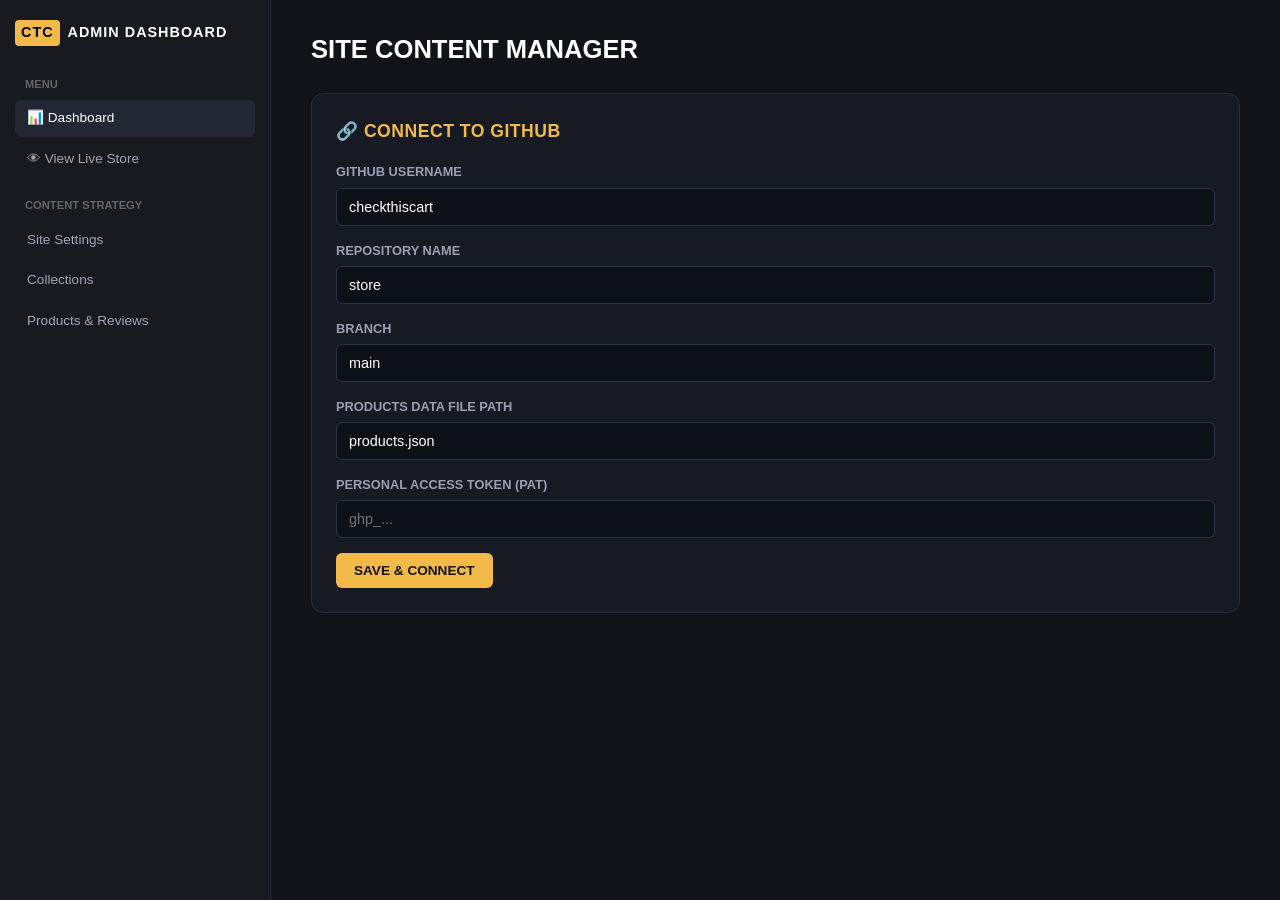
==== commit 69d4ad47: "Update admin.html" ====
--- a/admin.html
+++ b/admin.html
@@ -31,6 +31,8 @@
 
     .btn-action { padding: 10px 18px; background: #f2ba49; color: #111; font-weight: 800; border: none; border-radius: 6px; cursor: pointer; transition: 0.2s; text-transform: uppercase; font-size: 0.85rem; }
     .btn-action:hover { background: #e0aa38; }
+    .btn-secondary { background: #3a3f54; color: #fff; }
+    .btn-secondary:hover { background: #4a506b; }
     .btn-danger { background: #dc3545; color: #fff; }
     .btn-danger:hover { background: #bd2130; }
 
@@ -40,6 +42,8 @@
     .product-list-item strong { color: #fff; font-size: 0.95rem; }
     .product-list-item span { color: #888; font-size: 0.8rem; margin-left: 10px; }
 
+    .action-btn-group { display: flex; gap: 6px; }
+
     .drag-grid { display: grid; grid-template-columns: repeat(auto-fill, minmax(110px, 1fr)); gap: 12px; margin-top: 15px; }
     .drag-item { background: #0e1017; border: 1px solid #2d3245; border-radius: 8px; padding: 8px; text-align: center; }
     .drag-item img, .drag-item video { width: 100%; height: 70px; object-fit: cover; border-radius: 4px; }
@@ -47,13 +51,12 @@
     .media-preview { margin-top: 8px; width: 80px; height: 80px; border-radius: 6px; object-fit: cover; border: 1px solid #2d3245; display: none; background: #0e1017; }
     .media-preview.show { display: block; }
     .field-hint { font-size: 0.72rem; color: #666; margin-top: 4px; }
-    .field-hint.error { color: #dc3545; }
+    .upload-row { display: flex; gap: 10px; align-items: center; }
   </style>
 </head>
 <body>
 
 <div class="admin-layout">
-  <!-- Sidebar -->
   <aside class="sidebar">
     <div class="sidebar-logo">
       <span style="background:#f2ba49; color:#000; padding:2px 6px; border-radius:4px; font-weight:900;">CTC</span>
@@ -70,7 +73,6 @@
     <a href="#products-section" class="nav-item">Products &amp; Reviews</a>
   </aside>
 
-  <!-- Main Content -->
   <main class="admin-main">
 
     <div class="admin-header">
@@ -99,7 +101,6 @@
         <div class="form-group">
           <label>Products Data File Path</label>
           <input type="text" id="cfg-path" class="form-control" value="products.json">
-          <p class="field-hint">Categories and site settings are read/written from <code>categories.json</code> and <code>settings.json</code> in the same folder.</p>
         </div>
         <div class="form-group">
           <label>Personal Access Token (PAT)</label>
@@ -115,8 +116,50 @@
       <!-- 1. Global Site Settings -->
       <div id="settings-section" class="panel-card">
         <h3>&#9312; GLOBAL SITE SETTINGS</h3>
-        <div class="form-group">
-          <label>Main Headline (HTML allowed, e.g. &lt;br&gt;)</label>
+        
+        <!-- Branding / Logo Settings -->
+        <div style="background: #0e1017; padding: 16px; border-radius: 8px; border: 1px solid #2d3245; margin-bottom: 20px;">
+          <h4 style="margin: 0 0 12px 0; color: #fff; font-size: 0.9rem;">BRAND &amp; LOGO CONFIGURATION</h4>
+          <div class="form-group">
+            <label>Logo Display Type</label>
+            <select id="set-logo-type" class="form-control" onchange="toggleLogoFields()">
+              <option value="badge">Text Badge + Title (Default)</option>
+              <option value="image">Custom Logo Image</option>
+            </select>
+          </div>
+
+          <div id="logo-badge-fields">
+            <div style="display: grid; grid-template-columns: 1fr 2fr; gap: 15px;">
+              <div class="form-group">
+                <label>Badge Icon / Text</label>
+                <input type="text" id="set-badge-text" class="form-control" placeholder="CTC">
+              </div>
+              <div class="form-group">
+                <label>Brand Title</label>
+                <input type="text" id="set-brand-title" class="form-control" placeholder="CHECK THIS CART">
+              </div>
+            </div>
+            <div class="form-group">
+              <label>Brand Subtitle / Tagline</label>
+              <input type="text" id="set-brand-subtitle" class="form-control" placeholder="VERIFIED AMAZON FINDS">
+            </div>
+          </div>
+
+          <div id="logo-image-fields" style="display: none;">
+            <div class="form-group">
+              <label>Custom Logo Image (URL or Upload File)</label>
+              <div class="upload-row">
+                <input type="url" id="set-logo-img" class="form-control" placeholder="https://...">
+                <input type="file" id="logo-file-upload" accept="image/*" style="display:none;">
+                <button type="button" class="btn-action btn-secondary" onclick="document.getElementById('logo-file-upload').click()">Upload</button>
+              </div>
+              <img id="logo-image-preview" class="media-preview" alt="logo preview">
+            </div>
+          </div>
+        </div>
+
+        <div class="form-group">
+          <label>Main Headline (HTML allowed)</label>
           <input type="text" id="set-hero-title" class="form-control" placeholder="Verified Amazon Finds,<br>Tested for You.">
         </div>
         <div class="form-group">
@@ -138,13 +181,13 @@
           <input type="text" id="set-trust-rating" class="form-control" placeholder="4.8/5">
         </div>
         <button id="save-settings-btn" class="btn-action" type="button">Update Settings (local)</button>
-        <p class="field-hint">Changes here are staged locally &mdash; click "Save &amp; Publish to GitHub" below to push everything live.</p>
       </div>
 
-      <!-- 2. Collections / Categories -->
+      <!-- 2. Collections -->
       <div id="collections-section" class="panel-card">
         <h3>&#9313; COLLECTIONS / CATEGORIES (<span id="cat-count">0</span>)</h3>
         <form id="add-category-form">
+          <input type="hidden" id="cat-edit-index" value="-1">
           <div class="form-group">
             <label>Collection Title</label>
             <input type="text" id="cat-title" class="form-control" placeholder="e.g. Pet Essentials" required>
@@ -155,8 +198,12 @@
           </div>
           <div style="display: grid; grid-template-columns: 1fr 1fr; gap: 15px;">
             <div class="form-group">
-              <label>Cover Image URL</label>
-              <input type="url" id="cat-image" class="form-control" placeholder="https://...">
+              <label>Cover Image (URL or Upload)</label>
+              <div class="upload-row">
+                <input type="url" id="cat-image" class="form-control" placeholder="https://...">
+                <input type="file" id="cat-file-upload" accept="image/*" style="display:none;">
+                <button type="button" class="btn-action btn-secondary" onclick="document.getElementById('cat-file-upload').click()">Upload</button>
+              </div>
               <img id="cat-image-preview" class="media-preview" alt="preview">
             </div>
             <div class="form-group">
@@ -164,16 +211,20 @@
               <input type="text" id="cat-rating" class="form-control" placeholder="4.8">
             </div>
           </div>
-          <button type="submit" class="btn-action" style="background:#28a745; color:#fff;">+ Add Collection</button>
+          <div style="display:flex; gap:10px;">
+            <button type="submit" id="cat-submit-btn" class="btn-action" style="background:#28a745; color:#fff;">+ Add Collection</button>
+            <button type="button" id="cat-cancel-btn" class="btn-action btn-secondary" style="display:none;" onclick="resetCategoryForm()">Cancel Edit</button>
+          </div>
         </form>
 
         <div id="category-list" style="margin-top: 20px;"></div>
       </div>
 
-      <!-- 3. Posts & Trending Today (Individual Entry Editor) -->
+      <!-- 3. Posts & Products -->
       <div id="products-section" class="panel-card">
-        <h3>&#9314; POSTS &amp; TRENDING TODAY (INDIVIDUAL ENTRY EDITOR)</h3>
+        <h3>&#9314; POSTS &amp; PRODUCTS (INDIVIDUAL ENTRY EDITOR)</h3>
         <form id="add-product-form">
+          <input type="hidden" id="prod-edit-index" value="-1">
           <div class="form-group">
             <label>Product Title</label>
             <input type="text" id="prod-title" class="form-control" placeholder="e.g. Self-Sealing Silicone Food Bags" required>
@@ -197,7 +248,7 @@
 
           <div style="display: grid; grid-template-columns: 1fr 1fr 1fr; gap: 15px;">
             <div class="form-group">
-              <label>Price (numbers only, $ added automatically)</label>
+              <label>Price</label>
               <input type="text" id="prod-price" class="form-control" placeholder="21.99" required>
             </div>
             <div class="form-group">
@@ -216,10 +267,13 @@
           </div>
 
           <div class="form-group">
-            <label>Product Media URL (Image or .mp4 Video)</label>
-            <input type="url" id="prod-media" class="form-control" placeholder="https://..." required>
+            <label>Product Media (URL or Local Upload Image/Video)</label>
+            <div class="upload-row">
+              <input type="url" id="prod-media" class="form-control" placeholder="https://..." required>
+              <input type="file" id="prod-file-upload" accept="image/*,video/mp4" style="display:none;">
+              <button type="button" class="btn-action btn-secondary" onclick="document.getElementById('prod-file-upload').click()">Upload</button>
+            </div>
             <img id="prod-media-preview" class="media-preview" alt="preview">
-            <p id="prod-media-hint" class="field-hint"></p>
           </div>
 
           <div class="form-group checkbox-row">
@@ -227,11 +281,14 @@
             <label for="prod-featured">Feature this product in the homepage hero carousel</label>
           </div>
 
-          <button type="submit" class="btn-action" style="background:#28a745; color:#fff;">+ Add Product Entry</button>
+          <div style="display:flex; gap:10px;">
+            <button type="submit" id="prod-submit-btn" class="btn-action" style="background:#28a745; color:#fff;">+ Add Product Entry</button>
+            <button type="button" id="prod-cancel-btn" class="btn-action btn-secondary" style="display:none;" onclick="resetProductForm()">Cancel Edit</button>
+          </div>
         </form>
       </div>
 
-      <!-- 4. Current Product Inventory & Publish -->
+      <!-- 4. Inventory & Publish -->
       <div class="panel-card">
         <div style="display: flex; justify-content: space-between; align-items: center; margin-bottom: 15px;">
           <h3 style="margin: 0;">&#9315; CURRENT PRODUCTS (<span id="prod-count">0</span>)</h3>
@@ -242,18 +299,6 @@
 
         <h4 style="margin-top: 25px; color:#aaa; font-size: 0.85rem;">PREVIEW ORDER IN TRENDING GRID</h4>
         <div id="drag-grid" class="drag-grid"></div>
-      </div>
-
-      <!-- Overview Box -->
-      <div class="panel-card" style="display:flex; justify-content:space-around; text-align:center;">
-        <div>
-          <div style="font-size: 1.8rem; font-weight: 800; color: #f2ba49;" id="stat-total-posts">0</div>
-          <div style="font-size:0.75rem; color:#888;">Total Product Entries</div>
-        </div>
-        <div>
-          <div style="font-size: 1.8rem; font-weight: 800; color: #f2ba49;" id="stat-total-cats">0</div>
-          <div style="font-size:0.75rem; color:#888;">Active Collections</div>
-        </div>
       </div>
 
     </div>
@@ -308,7 +353,39 @@
     }
   }
 
-  // ---------- Generic GitHub helpers ----------
+  function toggleLogoFields() {
+    const logoType = document.getElementById('set-logo-type').value;
+    document.getElementById('logo-badge-fields').style.display = logoType === 'badge' ? 'block' : 'none';
+    document.getElementById('logo-image-fields').style.display = logoType === 'image' ? 'block' : 'none';
+  }
+
+  function handleFileUpload(fileInput, urlInput, previewImg) {
+    const file = fileInput.files[0];
+    if (!file) return;
+    const reader = new FileReader();
+    reader.onload = function(e) {
+      urlInput.value = e.target.result;
+      if (previewImg) {
+        previewImg.src = e.target.result;
+        previewImg.classList.add('show');
+      }
+      showNotice('File converted to string for save.');
+    };
+    reader.readAsDataURL(file);
+  }
+
+  document.getElementById('logo-file-upload').addEventListener('change', function() {
+    handleFileUpload(this, document.getElementById('set-logo-img'), document.getElementById('logo-image-preview'));
+  });
+
+  document.getElementById('cat-file-upload').addEventListener('change', function() {
+    handleFileUpload(this, document.getElementById('cat-image'), document.getElementById('cat-image-preview'));
+  });
+
+  document.getElementById('prod-file-upload').addEventListener('change', function() {
+    handleFileUpload(this, document.getElementById('prod-media'), document.getElementById('prod-media-preview'));
+  });
+
   async function ghGetFile(path) {
     const user = localStorage.getItem('gh_user');
     const repo = localStorage.getItem('gh_repo');
@@ -345,7 +422,6 @@
     return data.content.sha;
   }
 
-  // ---------- Load everything ----------
   async function loadAllData() {
     const productsPath = (localStorage.getItem('gh_path') || 'products.json').trim();
     const categoriesPath = dataDir() + 'categories.json';
@@ -371,42 +447,55 @@
       renderCategories();
       populateCategoryDropdown();
       renderProducts();
-      showNotice('Connected & loaded products, categories, and settings.');
+      showNotice('Connected & loaded site resources.');
     } catch (err) {
-      showNotice('Error fetching site data: ' + err.message, true);
-      products = []; categories = []; settings = {};
-      renderSettings(); renderCategories(); populateCategoryDropdown(); renderProducts();
-    }
-  }
-
-  // ---------- Settings ----------
+      showNotice('Error fetching data: ' + err.message, true);
+    }
+  }
+
   function renderSettings() {
-    document.getElementById('set-hero-title').value = settings.heroTitle || 'Verified Amazon Finds,<br>Tested for You.';
-    document.getElementById('set-hero-subtitle').value = settings.heroSubtitle || 'We cut through the noise with real, hands-on tests. Only the best makes our cart.';
-    document.getElementById('set-btn-primary').value = settings.heroBtnPrimary || 'EXPLORE OUR TOP 5';
-    document.getElementById('set-btn-secondary').value = settings.heroBtnSecondary || 'WATCH REVIEWS';
-    document.getElementById('set-trust-rating').value = settings.trustRating || '4.8/5';
+    document.getElementById('set-logo-type').value = settings.logoType || 'badge';
+    document.getElementById('set-badge-text').value = settings.badgeText || 'CTC';
+    document.getElementById('set-brand-title').value = settings.brandTitle || 'CHECK THIS CART';
+    document.getElementById('set-brand-subtitle').value = settings.brandSubtitle || 'VERIFIED AMAZON FINDS';
+    document.getElementById('set-logo-img').value = settings.logoImage || '';
+    
+    if (settings.logoImage) {
+      document.getElementById('logo-image-preview').src = settings.logoImage;
+      document.getElementById('logo-image-preview').classList.add('show');
+    }
+
+    document.getElementById('set-hero-title').value = settings.heroTitle || '';
+    document.getElementById('set-hero-subtitle').value = settings.heroSubtitle || '';
+    document.getElementById('set-btn-primary').value = settings.heroBtnPrimary || '';
+    document.getElementById('set-btn-secondary').value = settings.heroBtnSecondary || '';
+    document.getElementById('set-trust-rating').value = settings.trustRating || '';
+    
+    toggleLogoFields();
   }
 
   document.getElementById('save-settings-btn').addEventListener('click', () => {
     settings = {
+      logoType: document.getElementById('set-logo-type').value,
+      badgeText: document.getElementById('set-badge-text').value.trim(),
+      brandTitle: document.getElementById('set-brand-title').value.trim(),
+      brandSubtitle: document.getElementById('set-brand-subtitle').value.trim(),
+      logoImage: document.getElementById('set-logo-img').value.trim(),
       heroTitle: document.getElementById('set-hero-title').value.trim(),
       heroSubtitle: document.getElementById('set-hero-subtitle').value.trim(),
       heroBtnPrimary: document.getElementById('set-btn-primary').value.trim(),
       heroBtnSecondary: document.getElementById('set-btn-secondary').value.trim(),
       trustRating: document.getElementById('set-trust-rating').value.trim()
     };
-    showNotice('Site settings updated locally. Click "Save & Publish to GitHub" to push live.');
-  });
-
-  // ---------- Categories ----------
+    showNotice('Site settings updated locally. Click "Save & Publish" to push changes.');
+  });
+
   function renderCategories() {
     const list = document.getElementById('category-list');
     document.getElementById('cat-count').textContent = categories.length;
-    document.getElementById('stat-total-cats').textContent = categories.length;
 
     if (categories.length === 0) {
-      list.innerHTML = '<p style="color:#666;">No collections yet. Add one above.</p>';
+      list.innerHTML = '<p style="color:#666;">No collections yet.</p>';
       return;
     }
 
@@ -416,102 +505,78 @@
           <strong>${c.title}</strong>
           <span>(${c.id})</span>
         </div>
-        <button onclick="deleteCategory(${i})" class="btn-action btn-danger" style="padding:4px 10px; font-size:0.75rem;">Delete</button>
+        <div class="action-btn-group">
+          <button onclick="editCategory(${i})" class="btn-action btn-secondary" style="padding:4px 10px; font-size:0.75rem;">Edit</button>
+          <button onclick="deleteCategory(${i})" class="btn-action btn-danger" style="padding:4px 10px; font-size:0.75rem;">Delete</button>
+        </div>
       </div>
     `).join('');
   }
 
   function populateCategoryDropdown() {
     const select = document.getElementById('prod-category');
-    const current = select.value;
     if (categories.length === 0) {
       select.innerHTML = '<option value="">Add a collection first</option>';
       return;
     }
     select.innerHTML = categories.map(c => `<option value="${c.id}">${c.title}</option>`).join('');
-    if (categories.some(c => c.id === current)) select.value = current;
-  }
-
-  document.getElementById('cat-image').addEventListener('input', (e) => {
-    const preview = document.getElementById('cat-image-preview');
-    const url = e.target.value.trim();
-    if (url) {
-      preview.src = url;
-      preview.classList.add('show');
-      preview.onerror = () => { preview.src = FALLBACK_IMG; };
-    } else {
-      preview.classList.remove('show');
-    }
-  });
+  }
 
   document.getElementById('add-category-form').addEventListener('submit', (e) => {
     e.preventDefault();
+    const editIdx = parseInt(document.getElementById('cat-edit-index').value, 10);
     const title = document.getElementById('cat-title').value.trim();
-    const id = slugify(title);
-
-    if (categories.some(c => c.id === id)) {
-      showNotice('A collection with that name already exists.', true);
-      return;
-    }
-
-    categories.push({
-      id,
+
+    const catData = {
+      id: slugify(title),
       title,
       caption: document.getElementById('cat-caption').value.trim(),
       image: document.getElementById('cat-image').value.trim(),
       rating: document.getElementById('cat-rating').value.trim() || '4.8'
-    });
-
-    document.getElementById('add-category-form').reset();
-    document.getElementById('cat-image-preview').classList.remove('show');
+    };
+
+    if (editIdx >= 0) {
+      categories[editIdx] = catData;
+    } else {
+      categories.push(catData);
+    }
+
+    resetCategoryForm();
     renderCategories();
     populateCategoryDropdown();
-    showNotice('Collection added to local queue! Click "Save & Publish" to push changes.');
-  });
+  });
+
+  window.editCategory = function(i) {
+    const c = categories[i];
+    document.getElementById('cat-edit-index').value = i;
+    document.getElementById('cat-title').value = c.title;
+    document.getElementById('cat-caption').value = c.caption || '';
+    document.getElementById('cat-image').value = c.image || '';
+    document.getElementById('cat-rating').value = c.rating || '';
+    document.getElementById('cat-submit-btn').textContent = 'Update Collection';
+    document.getElementById('cat-cancel-btn').style.display = 'inline-block';
+  };
+
+  function resetCategoryForm() {
+    document.getElementById('add-category-form').reset();
+    document.getElementById('cat-edit-index').value = '-1';
+    document.getElementById('cat-submit-btn').textContent = '+ Add Collection';
+    document.getElementById('cat-cancel-btn').style.display = 'none';
+  }
 
   window.deleteCategory = function(i) {
     categories.splice(i, 1);
     renderCategories();
     populateCategoryDropdown();
-    showNotice('Collection removed from queue.');
   };
-
-  // ---------- Products ----------
-  document.getElementById('prod-media').addEventListener('input', (e) => {
-    const preview = document.getElementById('prod-media-preview');
-    const hint = document.getElementById('prod-media-hint');
-    const url = e.target.value.trim();
-    if (!url) { preview.classList.remove('show'); hint.textContent = ''; return; }
-
-    if (url.endsWith('.mp4')) {
-      preview.classList.remove('show');
-      hint.textContent = 'Detected as a video file.';
-      hint.classList.remove('error');
-      return;
-    }
-
-    preview.src = url;
-    preview.classList.add('show');
-    hint.textContent = '';
-    hint.classList.remove('error');
-    preview.onerror = () => {
-      preview.src = FALLBACK_IMG;
-      hint.textContent = "This image couldn't be loaded — double-check the URL before publishing.";
-      hint.classList.add('error');
-    };
-    preview.onload = () => {
-      if (preview.src !== FALLBACK_IMG) { hint.textContent = ''; hint.classList.remove('error'); }
-    };
-  });
 
   function renderProducts() {
     const list = document.getElementById('product-list');
     const dragGrid = document.getElementById('drag-grid');
     document.getElementById('prod-count').textContent = products.length;
-    document.getElementById('stat-total-posts').textContent = products.length;
 
     if (products.length === 0) {
-      list.innerHTML = '<p style="color:#666;">No items in product list.</p>';
+      list.innerHTML = '<p style="color:#666;">No products found.</p>';
       dragGrid.innerHTML = '';
       return;
     }
@@ -522,30 +587,28 @@
           <strong>${p.title}</strong>
           <span>(${p.category || 'General'}) &bull; ${p.price || ''} ${p.featured ? '&bull; &#9733; Featured' : ''}</span>
         </div>
-        <button onclick="deleteProduct(${i})" class="btn-action btn-danger" style="padding:4px 10px; font-size:0.75rem;">Delete</button>
+        <div class="action-btn-group">
+          <button onclick="editProduct(${i})" class="btn-action btn-secondary" style="padding:4px 10px; font-size:0.75rem;">Edit</button>
+          <button onclick="deleteProduct(${i})" class="btn-action btn-danger" style="padding:4px 10px; font-size:0.75rem;">Delete</button>
+        </div>
       </div>
     `).join('');
 
     dragGrid.innerHTML = products.map(p => {
-      const isVideo = p.isVideo || (p.image && p.image.endsWith('.mp4'));
       const src = (p.image || '').trim() || FALLBACK_IMG;
-      return `
-        <div class="drag-item">
-          ${isVideo ? `<video src="${src}"></video>` : `<img src="${src}" onerror="this.src='${FALLBACK_IMG}'">`}
-          <div style="font-size:0.65rem; color:#aaa; margin-top:4px; overflow:hidden; text-overflow:ellipsis; white-space:nowrap;">${p.title}</div>
-        </div>
-      `;
+      return `<div class="drag-item"><img src="${src}" onerror="this.src='${FALLBACK_IMG}'"><div style="font-size:0.65rem; color:#aaa; margin-top:4px; overflow:hidden; text-overflow:ellipsis; white-space:nowrap;">${p.title}</div></div>`;
     }).join('');
   }
 
   document.getElementById('add-product-form').addEventListener('submit', (e) => {
     e.preventDefault();
+    const editIdx = parseInt(document.getElementById('prod-edit-index').value, 10);
     const media = document.getElementById('prod-media').value.trim();
     let price = document.getElementById('prod-price').value.trim();
     if (price && !price.startsWith('$')) price = '$' + price;
 
-    products.push({
-      id: Date.now().toString(),
+    const prodData = {
+      id: editIdx >= 0 ? products[editIdx].id : Date.now().toString(),
       title: document.getElementById('prod-title').value.trim(),
       verdict: document.getElementById('prod-verdict').value.trim(),
       pros: document.getElementById('prod-pros').value.trim(),
@@ -555,35 +618,60 @@
       category: document.getElementById('prod-category').value,
       link: document.getElementById('prod-link').value.trim(),
       image: media,
-      isVideo: media.endsWith('.mp4'),
+      isVideo: media.endsWith('.mp4') || media.startsWith('data:video'),
       featured: document.getElementById('prod-featured').checked
-    });
-
+    };
+
+    if (editIdx >= 0) {
+      products[editIdx] = prodData;
+    } else {
+      products.push(prodData);
+    }
+
+    resetProductForm();
+    renderProducts();
+  });
+
+  window.editProduct = function(i) {
+    const p = products[i];
+    document.getElementById('prod-edit-index').value = i;
+    document.getElementById('prod-title').value = p.title;
+    document.getElementById('prod-verdict').value = p.verdict || '';
+    document.getElementById('prod-pros').value = p.pros || '';
+    document.getElementById('prod-cons').value = p.cons || '';
+    document.getElementById('prod-price').value = (p.price || '').replace('$', '');
+    document.getElementById('prod-rating').value = p.rating || '';
+    document.getElementById('prod-category').value = p.category || '';
+    document.getElementById('prod-link').value = p.link || '';
+    document.getElementById('prod-media').value = p.image || '';
+    document.getElementById('prod-featured').checked = !!p.featured;
+    document.getElementById('prod-submit-btn').textContent = 'Update Product Entry';
+    document.getElementById('prod-cancel-btn').style.display = 'inline-block';
+  };
+
+  function resetProductForm() {
     document.getElementById('add-product-form').reset();
-    document.getElementById('prod-media-preview').classList.remove('show');
-    document.getElementById('prod-media-hint').textContent = '';
-    renderProducts();
-    showNotice('Product entry added to local queue! Click "Save & Publish" to push changes.');
-  });
+    document.getElementById('prod-edit-index').value = '-1';
+    document.getElementById('prod-submit-btn').textContent = '+ Add Product Entry';
+    document.getElementById('prod-cancel-btn').style.display = 'none';
+  }
 
   window.deleteProduct = function(i) {
     products.splice(i, 1);
     renderProducts();
-    showNotice('Entry deleted from queue.');
   };
 
-  // ---------- Publish everything ----------
   document.getElementById('publish-btn').addEventListener('click', async () => {
     const productsPath = (localStorage.getItem('gh_path') || 'products.json').trim();
     const categoriesPath = dataDir() + 'categories.json';
     const settingsPath = dataDir() + 'settings.json';
 
-    showNotice('Publishing to GitHub...');
+    showNotice('Publishing changes to GitHub...');
     try {
-      fileShas.products = await ghPutFile(productsPath, fileShas.products, products, 'Update products via Admin Dashboard');
-      fileShas.categories = await ghPutFile(categoriesPath, fileShas.categories, categories, 'Update categories via Admin Dashboard');
-      fileShas.settings = await ghPutFile(settingsPath, fileShas.settings, settings, 'Update site settings via Admin Dashboard');
-      showNotice('Successfully published products, categories & settings to GitHub! Live site will update shortly.');
+      fileShas.products = await ghPutFile(productsPath, fileShas.products, products, 'Update products');
+      fileShas.categories = await ghPutFile(categoriesPath, fileShas.categories, categories, 'Update categories');
+      fileShas.settings = await ghPutFile(settingsPath, fileShas.settings, settings, 'Update site settings');
+      showNotice('Successfully published updates to live store!');
     } catch (err) {
       showNotice('Publish error: ' + err.message, true);
     }
--- a/site.css
+++ b/site.css
@@ -17,6 +17,23 @@
   margin: 0;
   padding: 0;
   line-height: 1.5;
+  overflow-x: hidden;
+}
+
+/* Animations & Motion */
+@keyframes fadeInUp {
+  from {
+    opacity: 0;
+    transform: translateY(20px);
+  }
+  to {
+    opacity: 1;
+    transform: translateY(0);
+  }
+}
+
+.reveal-on-scroll {
+  animation: fadeInUp 0.6s cubic-bezier(0.16, 1, 0.3, 1) forwards;
 }
 
 /* Navbar */
@@ -27,6 +44,10 @@
   padding: 16px 40px;
   background-color: #08090d;
   border-bottom: 1px solid var(--border-color);
+  position: sticky;
+  top: 0;
+  z-index: 100;
+  backdrop-filter: blur(8px);
 }
 
 .logo-container {
@@ -69,12 +90,14 @@
   padding: 8px 16px;
   border-radius: 20px;
   border: 1px solid var(--border-color);
-  transition: 0.2s;
+  transition: all 0.3s cubic-bezier(0.16, 1, 0.3, 1);
 }
 
 .btn-pinterest:hover {
   background: var(--accent-gold);
   color: #000;
+  transform: translateY(-2px);
+  box-shadow: 0 4px 12px rgba(242, 186, 73, 0.25);
 }
 
 /* Hero Section */
@@ -104,6 +127,7 @@
 .hero-buttons {
   display: flex;
   gap: 16px;
+  flex-wrap: wrap;
 }
 
 .btn-hero-primary {
@@ -114,6 +138,16 @@
   border-radius: 6px;
   text-decoration: none;
   font-size: 0.85rem;
+  transition: all 0.25s ease;
+  display: inline-flex;
+  align-items: center;
+  gap: 6px;
+}
+
+.btn-hero-primary:hover {
+  background: var(--accent-gold-hover);
+  transform: translateY(-2px);
+  box-shadow: 0 6px 16px rgba(242, 186, 73, 0.3);
 }
 
 .btn-hero-secondary {
@@ -125,6 +159,12 @@
   border-radius: 6px;
   text-decoration: none;
   font-size: 0.85rem;
+  transition: all 0.25s ease;
+}
+
+.btn-hero-secondary:hover {
+  background: rgba(255, 255, 255, 0.1);
+  border-color: #ffffff66;
 }
 
 .hero-media img {
@@ -145,11 +185,41 @@
   border-bottom: 1px solid var(--border-color);
   font-size: 0.85rem;
   color: var(--text-muted);
+  flex-wrap: wrap;
 }
 
 .trust-item span {
   color: var(--accent-gold);
   font-weight: bold;
+}
+
+/* Category Filter Nav Pills */
+.filter-pills-container {
+  display: flex;
+  gap: 10px;
+  overflow-x: auto;
+  padding: 10px 0 20px 0;
+  scrollbar-width: thin;
+}
+
+.filter-pill {
+  background: #151722;
+  border: 1px solid var(--border-color);
+  color: var(--text-muted);
+  padding: 8px 16px;
+  border-radius: 20px;
+  font-size: 0.8rem;
+  font-weight: 700;
+  cursor: pointer;
+  white-space: nowrap;
+  transition: all 0.2s ease;
+}
+
+.filter-pill:hover,
+.filter-pill.active {
+  background: var(--accent-gold);
+  color: #000;
+  border-color: var(--accent-gold);
 }
 
 /* Section Containers */
@@ -168,6 +238,8 @@
   justify-content: space-between;
   align-items: flex-end;
   margin-bottom: 30px;
+  flex-wrap: wrap;
+  gap: 15px;
 }
 
 .section-tag {
@@ -202,6 +274,14 @@
   overflow: hidden;
   display: flex;
   flex-direction: column;
+  transition: transform 0.3s ease, border-color 0.3s ease, box-shadow 0.3s ease;
+  cursor: pointer;
+}
+
+.collection-card:hover {
+  transform: translateY(-5px);
+  border-color: var(--accent-gold);
+  box-shadow: 0 8px 24px rgba(0, 0, 0, 0.4);
 }
 
 .collection-card.featured {
@@ -211,6 +291,7 @@
 .coll-img-wrap {
   position: relative;
   height: 180px;
+  overflow: hidden;
 }
 
 .collection-card.featured .coll-img-wrap {
@@ -221,13 +302,18 @@
   width: 100%;
   height: 100%;
   object-fit: cover;
+  transition: transform 0.4s ease;
+}
+
+.collection-card:hover .coll-img-wrap img {
+  transform: scale(1.05);
 }
 
 .coll-rating {
   position: absolute;
   top: 12px;
   left: 12px;
-  background: rgba(0,0,0,0.75);
+  background: rgba(0, 0, 0, 0.75);
   color: var(--accent-gold);
   padding: 4px 8px;
   border-radius: 4px;
@@ -264,27 +350,35 @@
   overflow: hidden;
   display: flex;
   flex-direction: column;
-  transition: transform 0.2s, border-color 0.2s;
+  transition: transform 0.3s ease, border-color 0.3s ease, box-shadow 0.3s ease;
 }
 
 .product-card:hover {
-  transform: translateY(-4px);
+  transform: translateY(-6px);
   border-color: var(--accent-gold);
+  box-shadow: 0 10px 28px rgba(0, 0, 0, 0.5);
 }
 
 .card-img-container {
   height: 240px;
-  background: #fff;
+  background: #10121a;
   display: flex;
   align-items: center;
   justify-content: center;
   overflow: hidden;
+  position: relative;
+  cursor: zoom-in;
 }
 
 .card-media {
   width: 100%;
   height: 100%;
   object-fit: contain;
+  transition: transform 0.4s ease;
+}
+
+.product-card:hover .card-media {
+  transform: scale(1.03);
 }
 
 .card-content {
@@ -327,9 +421,15 @@
 
 .card-footer {
   display: flex;
+  flex-direction: column;
+  gap: 12px;
+  margin-top: auto;
+}
+
+.card-actions-row {
+  display: flex;
   justify-content: space-between;
   align-items: center;
-  margin-top: auto;
   gap: 10px;
 }
 
@@ -339,11 +439,16 @@
   text-decoration: none;
   font-size: 0.75rem;
   font-weight: 800;
-  padding: 8px 12px;
+  padding: 10px 12px;
   border-radius: 6px;
   display: flex;
   flex-direction: column;
   flex-grow: 1;
+  transition: background 0.2s ease;
+}
+
+.btn-check-price:hover {
+  background: #2a3046;
 }
 
 .price-tag {
@@ -356,68 +461,54 @@
   text-decoration: none;
   font-size: 0.75rem;
   font-weight: 700;
+  transition: color 0.2s;
 }
 
 .btn-full-review:hover {
   color: #fff;
 }
 
-/* Footer & Disclaimers */
-.affiliate-banner {
-  background: #111219;
-  text-align: center;
-  padding: 16px;
-  font-size: 0.8rem;
-  color: var(--text-muted);
+/* Sharing Actions */
+.share-bar {
+  display: flex;
+  align-items: center;
+  gap: 6px;
+  padding-top: 10px;
   border-top: 1px solid var(--border-color);
 }
 
-.footer {
-  background: #07080b;
-  padding: 40px 20px;
-  max-width: 1200px;
-  margin: 0 auto;
-}
-
-.footer-top {
-  display: flex;
-  justify-content: space-between;
-  align-items: center;
-  border-bottom: 1px solid var(--border-color);
-  padding-bottom: 20px;
-  margin-bottom: 20px;
-}
-
-.footer-links a {
-  color: var(--text-muted);
+.share-title {
+  font-size: 0.7rem;
+  color: var(--text-muted);
+  font-weight: bold;
+  text-transform: uppercase;
+  margin-right: 4px;
+}
+
+.share-btn {
+  background: #1a1d2b;
+  border: 1px solid var(--border-color);
+  color: #fff;
+  width: 28px;
+  height: 28px;
+  border-radius: 50%;
+  display: flex;
+  align-items: center;
+  justify-content: center;
+  cursor: pointer;
+  font-size: 0.75rem;
   text-decoration: none;
-  font-size: 0.85rem;
-  margin-left: 20px;
-}
-
-.footer-disclaimer {
-  font-size: 0.75rem;
-  color: #666;
-  line-height: 1.6;
-}
-
-.empty-state {
-  grid-column: 1 / -1;
-  text-align: center;
-  color: var(--text-muted);
-  padding: 40px;
-}
-
-/* Responsive */
-@media (max-width: 900px) {
-  .hero-section { grid-template-columns: 1fr; }
-  .collections-grid, .trending-grid { grid-template-columns: 1fr; }
-  .collection-card.featured { grid-row: auto; }
-}
-
-/* ============================
-   Hero Carousel
-   ============================ */
+  transition: all 0.2s ease;
+}
+
+.share-btn:hover {
+  background: var(--accent-gold);
+  color: #000;
+  border-color: var(--accent-gold);
+  transform: translateY(-2px);
+}
+
+/* Hero Carousel */
 .hero-media {
   position: relative;
 }
@@ -429,6 +520,7 @@
   border-radius: 12px;
   overflow: hidden;
   background: #000;
+  touch-action: pan-y;
 }
 
 .carousel-slide {
@@ -458,7 +550,7 @@
   right: 0;
   bottom: 0;
   padding: 40px 20px 16px;
-  background: linear-gradient(to top, rgba(0,0,0,0.85), transparent);
+  background: linear-gradient(to top, rgba(0, 0, 0, 0.9), transparent);
 }
 
 .carousel-slide-price {
@@ -477,7 +569,7 @@
   position: absolute;
   top: 12px;
   right: 12px;
-  background: rgba(0,0,0,0.65);
+  background: rgba(0, 0, 0, 0.65);
   color: #fff;
   font-size: 0.7rem;
   font-weight: 700;
@@ -496,19 +588,19 @@
   position: absolute;
   top: 50%;
   transform: translateY(-50%);
-  background: rgba(0,0,0,0.5);
+  background: rgba(0, 0, 0, 0.5);
   color: #fff;
   border: none;
-  width: 32px;
-  height: 32px;
-  line-height: 32px;
+  width: 36px;
+  height: 36px;
+  line-height: 36px;
   text-align: center;
   border-radius: 50%;
   cursor: pointer;
   z-index: 5;
-  font-size: 0.85rem;
+  font-size: 0.9rem;
   padding: 0;
-  transition: 0.2s;
+  transition: all 0.2s;
 }
 
 .carousel-arrow:hover {
@@ -516,8 +608,12 @@
   color: #000;
 }
 
-.carousel-prev { left: 12px; }
-.carousel-next { right: 12px; }
+.carousel-prev {
+  left: 12px;
+}
+.carousel-next {
+  right: 12px;
+}
 
 .carousel-dots {
   position: absolute;
@@ -533,7 +629,7 @@
   width: 7px;
   height: 7px;
   border-radius: 50%;
-  background: rgba(255,255,255,0.45);
+  background: rgba(255, 255, 255, 0.45);
   cursor: pointer;
   transition: 0.2s;
   display: block;
@@ -545,21 +641,13 @@
   border-radius: 4px;
 }
 
-/* ============================
-   Lightbox (click-to-enlarge)
-   ============================ */
-.card-img-container,
-.coll-img-wrap {
-  cursor: zoom-in;
-  position: relative;
-}
-
+/* Lightbox overlay */
 .card-img-container::after {
-  content: "\1F50D  Click to view";
+  content: "\1F50D Click to expand";
   position: absolute;
   top: 10px;
   right: 10px;
-  background: rgba(0,0,0,0.65);
+  background: rgba(0, 0, 0, 0.75);
   color: #fff;
   font-size: 0.68rem;
   font-weight: 700;
@@ -577,12 +665,13 @@
 .lightbox-overlay {
   position: fixed;
   inset: 0;
-  background: rgba(4,5,10,0.92);
+  background: rgba(4, 5, 10, 0.95);
   display: none;
   align-items: center;
   justify-content: center;
   z-index: 1000;
   padding: 24px;
+  backdrop-filter: blur(5px);
 }
 
 .lightbox-overlay.open {
@@ -593,28 +682,39 @@
   background: var(--bg-card);
   border: 1px solid var(--border-color);
   border-radius: 14px;
-  max-width: 920px;
+  max-width: 1050px;
   width: 100%;
   max-height: 90vh;
   overflow-y: auto;
   display: grid;
-  grid-template-columns: 1.1fr 1fr;
+  grid-template-columns: 1.2fr 1fr;
   position: relative;
+  box-shadow: 0 20px 50px rgba(0, 0, 0, 0.8);
 }
 
 .lightbox-media {
-  background: #000;
+  background: #050608;
   display: flex;
   align-items: center;
   justify-content: center;
-  min-height: 300px;
-}
-
-.lightbox-media img {
+  min-height: 380px;
+  max-height: 75vh;
+  overflow: hidden;
+  position: relative;
+}
+
+.lightbox-media img,
+.lightbox-media video {
   width: 100%;
   height: 100%;
   object-fit: contain;
-  max-height: 560px;
+  max-height: 75vh;
+  transition: transform 0.3s ease;
+}
+
+.lightbox-media.zoomed img {
+  transform: scale(1.6);
+  cursor: zoom-out;
 }
 
 .lightbox-details {
@@ -645,7 +745,9 @@
   margin-bottom: 18px;
 }
 
-.lightbox-specs p { margin: 3px 0; }
+.lightbox-specs p {
+  margin: 3px 0;
+}
 
 .lightbox-price {
   font-size: 1.5rem;
@@ -658,25 +760,25 @@
 .lightbox-footer {
   margin-top: auto;
   display: flex;
-  align-items: center;
-  gap: 14px;
-  flex-wrap: wrap;
+  flex-direction: column;
+  gap: 16px;
 }
 
 .lightbox-close {
   position: absolute;
   top: 14px;
   right: 16px;
-  background: rgba(0,0,0,0.4);
+  background: rgba(0, 0, 0, 0.6);
   border: none;
   color: #fff;
   font-size: 1.4rem;
-  width: 34px;
-  height: 34px;
+  width: 36px;
+  height: 36px;
   border-radius: 50%;
   cursor: pointer;
-  z-index: 2;
+  z-index: 10;
   line-height: 1;
+  transition: all 0.2s;
 }
 
 .lightbox-close:hover {
@@ -684,8 +786,107 @@
   color: #000;
 }
 
-@media (max-width: 760px) {
-  .lightbox-box { grid-template-columns: 1fr; }
-  .lightbox-media { min-height: 220px; }
-  .hero-carousel { height: 260px; }
-}
+/* Footer & Disclaimers */
+.affiliate-banner {
+  background: #111219;
+  text-align: center;
+  padding: 16px;
+  font-size: 0.8rem;
+  color: var(--text-muted);
+  border-top: 1px solid var(--border-color);
+}
+
+.footer {
+  background: #07080b;
+  padding: 40px 20px;
+  max-width: 1200px;
+  margin: 0 auto;
+}
+
+.footer-top {
+  display: flex;
+  justify-content: space-between;
+  align-items: center;
+  border-bottom: 1px solid var(--border-color);
+  padding-bottom: 20px;
+  margin-bottom: 20px;
+  flex-wrap: wrap;
+  gap: 15px;
+}
+
+.footer-links a {
+  color: var(--text-muted);
+  text-decoration: none;
+  font-size: 0.85rem;
+  margin-left: 20px;
+  transition: color 0.2s;
+}
+
+.footer-links a:hover {
+  color: var(--accent-gold);
+}
+
+.footer-disclaimer {
+  font-size: 0.75rem;
+  color: #666;
+  line-height: 1.6;
+}
+
+.empty-state {
+  grid-column: 1 / -1;
+  text-align: center;
+  color: var(--text-muted);
+  padding: 40px;
+}
+
+/* Responsive Styles */
+@media (max-width: 900px) {
+  .hero-section {
+    grid-template-columns: 1fr;
+    padding: 30px 16px;
+  }
+  .hero-title {
+    font-size: 2.2rem;
+  }
+  .collections-grid,
+  .trending-grid {
+    grid-template-columns: repeat(2, 1fr);
+  }
+  .collection-card.featured {
+    grid-row: auto;
+  }
+  .navbar {
+    padding: 12px 20px;
+  }
+}
+
+@media (max-width: 650px) {
+  .collections-grid,
+  .trending-grid {
+    grid-template-columns: 1fr;
+  }
+  .lightbox-box {
+    grid-template-columns: 1fr;
+    max-height: 95vh;
+  }
+  .lightbox-media {
+    min-height: 250px;
+    max-height: 40vh;
+  }
+  .lightbox-details {
+    padding: 20px;
+  }
+  .hero-carousel {
+    height: 260px;
+  }
+  .footer-top {
+    flex-direction: column;
+    align-items: flex-start;
+  }
+  .footer-links a {
+    margin-left: 0;
+    margin-right: 15px;
+    display: inline-block;
+    margin-top: 8px;
+  }
+}
